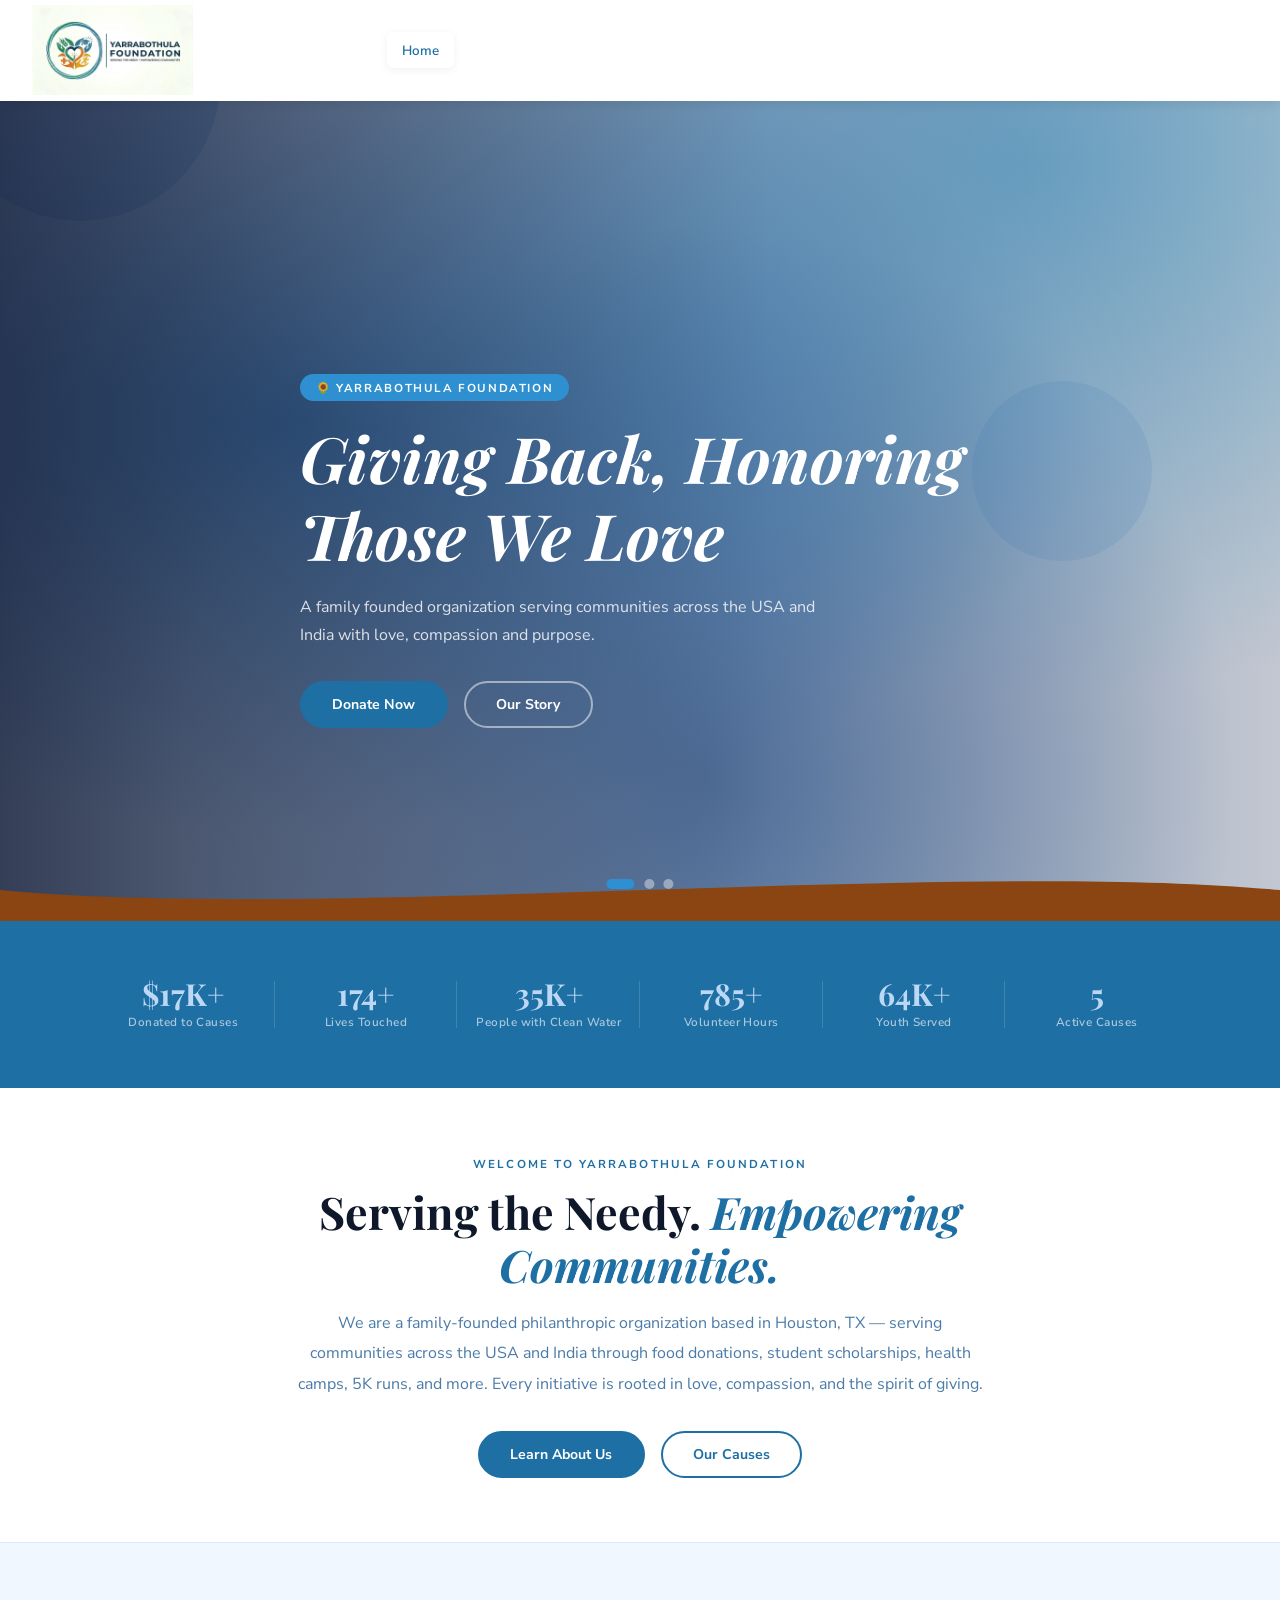
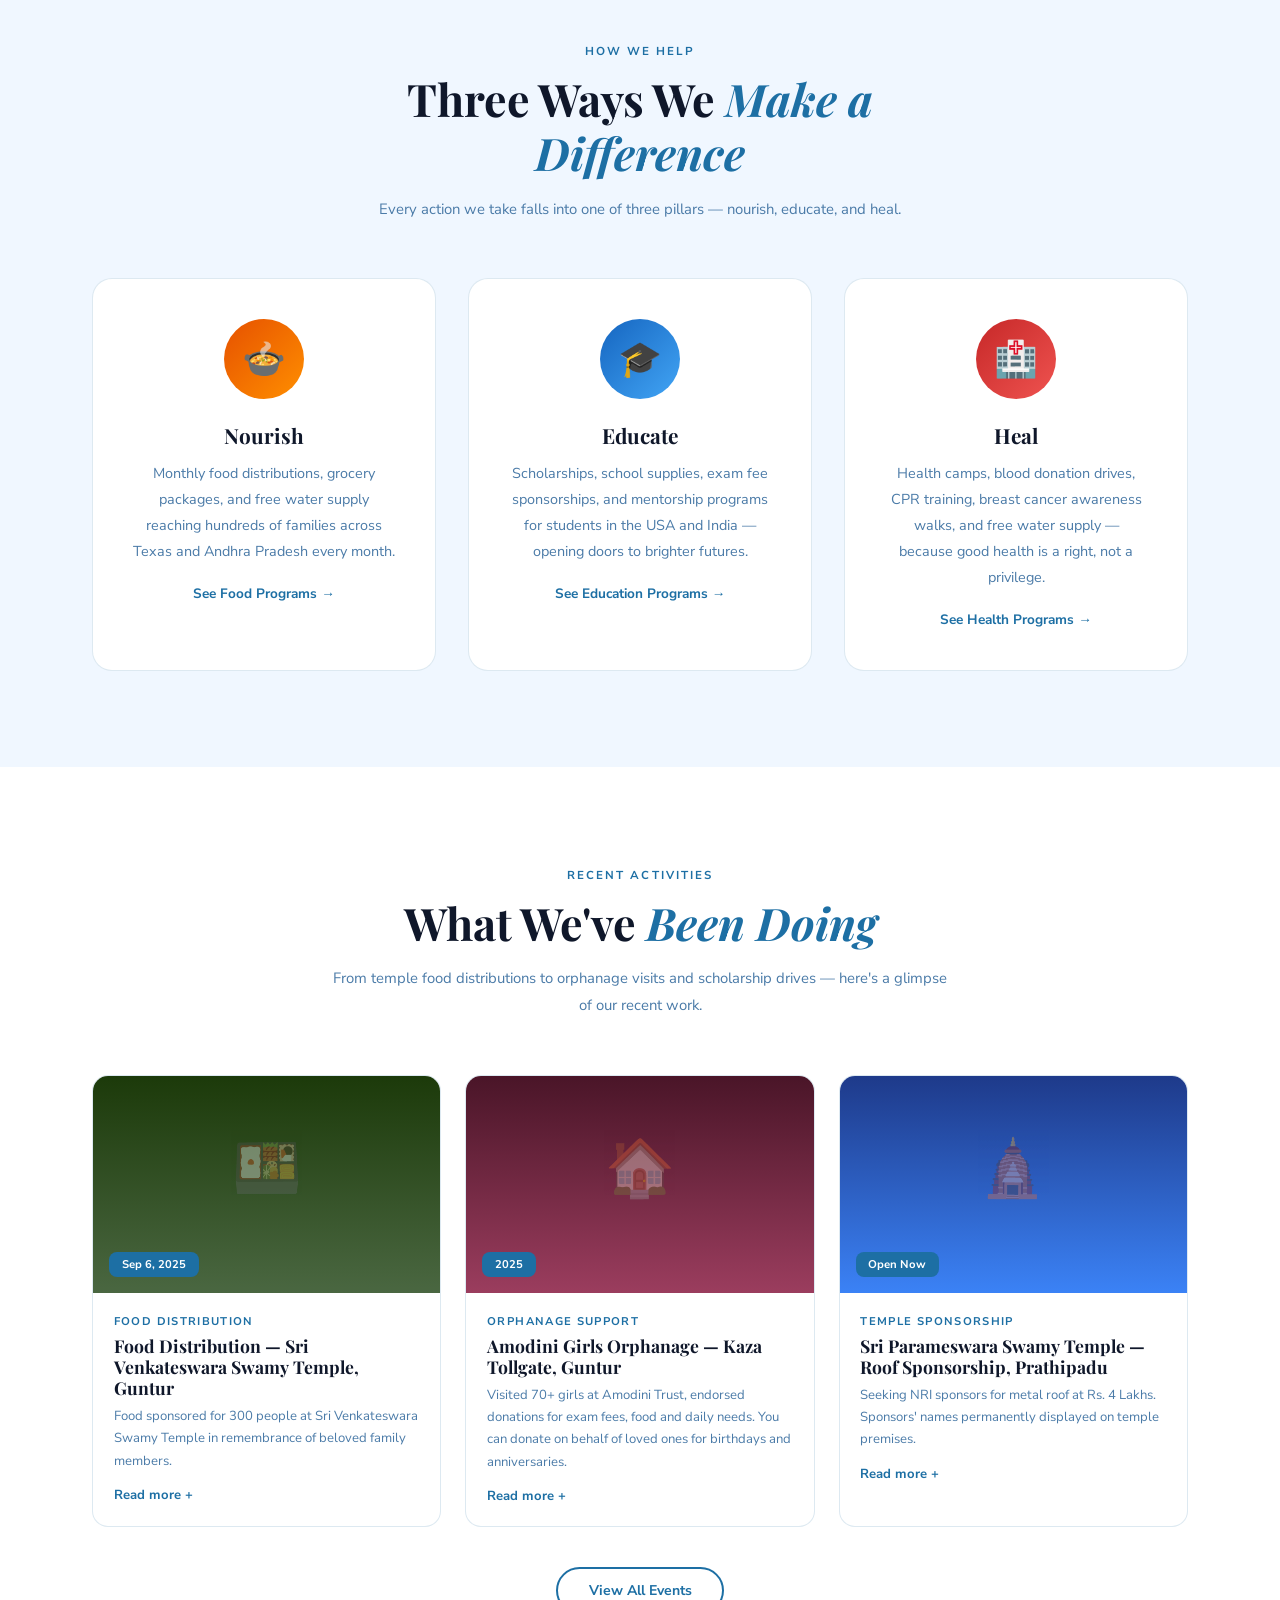
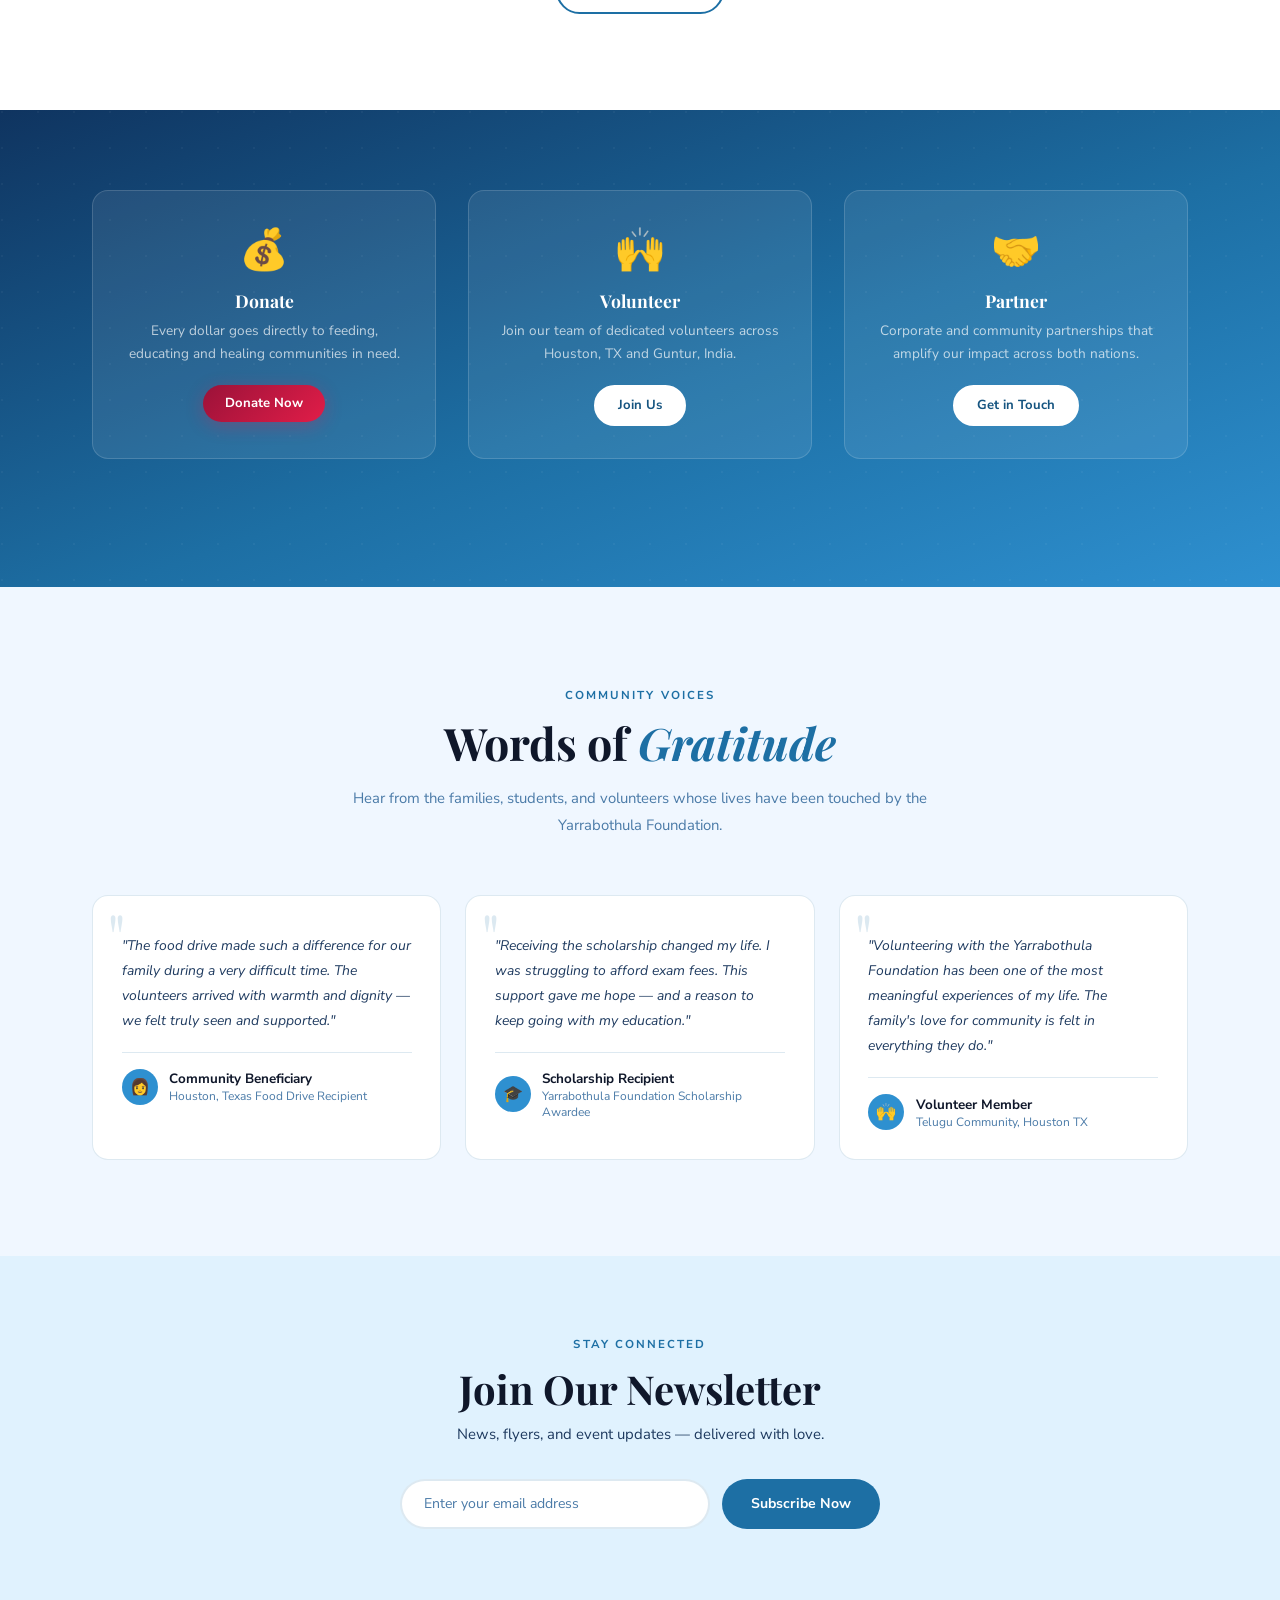
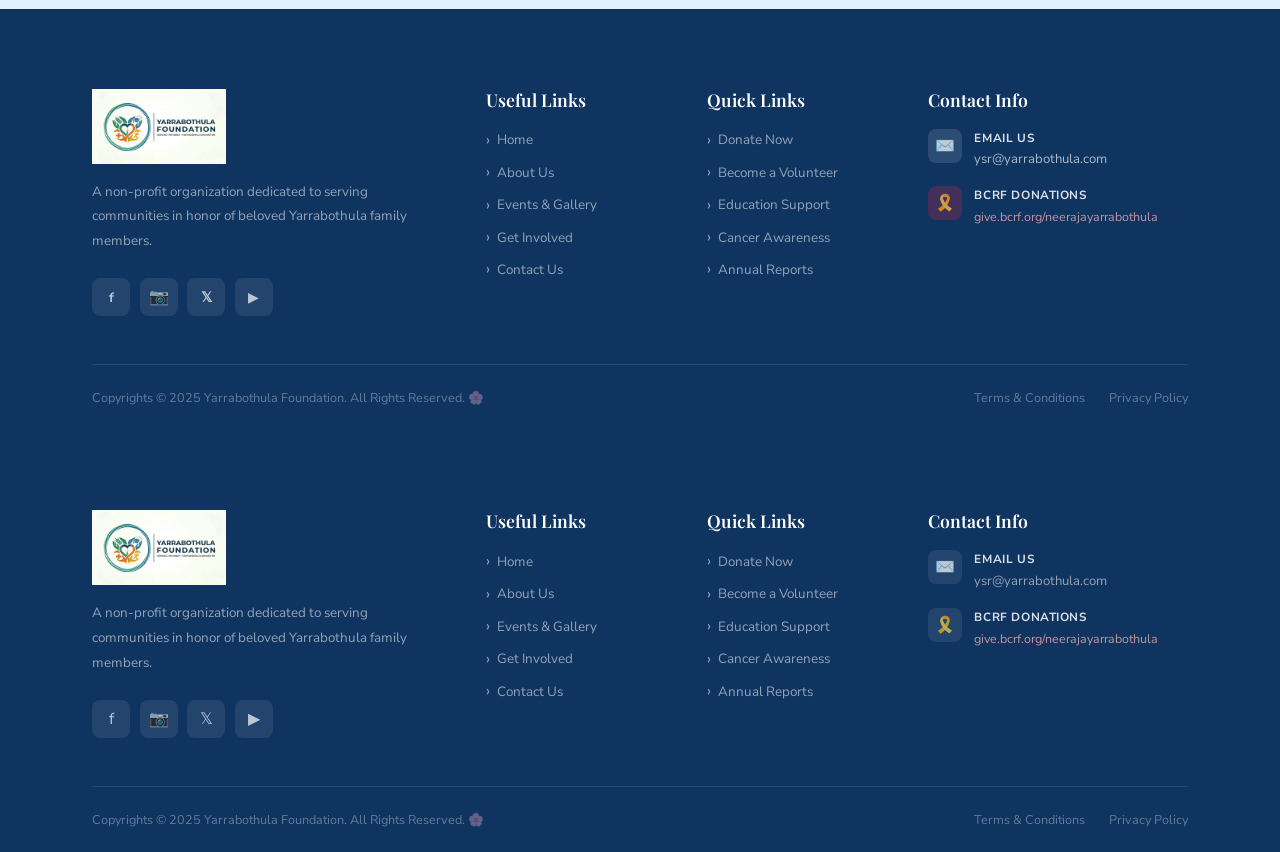
==== index.html @ 4b8317fd "Add files via upload" ====
<!DOCTYPE html>
<html lang="en">
<head>
<meta charset="UTF-8"><meta name="viewport" content="width=device-width,initial-scale=1.0">
<title>Home | Yarrabothula Foundation</title>
<link rel="preconnect" href="https://fonts.googleapis.com">
<link rel="preconnect" href="https://fonts.gstatic.com" crossorigin>
<link href="https://fonts.googleapis.com/css2?family=Playfair+Display:ital,wght@0,400;0,600;0,700;1,400;1,600&family=Nunito+Sans:wght@300;400;600;700&display=swap" rel="stylesheet">
<link rel="stylesheet" href="styles.css">
<style>
.hero{position:relative;height:100vh;min-height:600px;overflow:hidden}
.slide{position:absolute;inset:0;opacity:0;transition:opacity 1s;display:flex;align-items:center}
.slide.active{opacity:1}
.slide-ov{position:absolute;inset:0}
.sc{position:relative;z-index:2;max-width:1160px;margin:0 auto;padding:0 2rem;padding-top:60px;color:#fff}
.stag{display:inline-block;background:var(--clay-s);color:#fff;font-size:.72rem;font-weight:700;letter-spacing:.14em;text-transform:uppercase;padding:.35rem 1rem;border-radius:50px;margin-bottom:1.2rem}
.stitle{font-size:clamp(2.4rem,5.5vw,4rem);color:#fff;font-style:italic;margin-bottom:1.2rem;max-width:680px}
.ssub{font-size:1rem;color:rgba(255,255,255,.82);max-width:520px;line-height:1.75;margin-bottom:2rem}
.sbtns{display:flex;gap:1rem;flex-wrap:wrap}
.hdots{position:absolute;bottom:2rem;left:50%;transform:translateX(-50%);display:flex;gap:.6rem;z-index:10}
.dot{width:10px;height:10px;border-radius:50%;background:rgba(255,255,255,.4);cursor:pointer;transition:all .3s}
.dot.active{background:var(--clay-s);width:28px;border-radius:5px}
.hw{position:absolute;bottom:0;left:0;right:0;z-index:5}
.hw svg{display:block;width:100%}
</style>
</head>
<body>
<!-- ═══════════ DONATE MODAL ═══════════ -->
<style>
#donateModal{display:none;position:fixed;inset:0;z-index:99999;background:rgba(0,0,0,.65);backdrop-filter:blur(6px);align-items:center;justify-content:center;padding:1rem}
#donateModal.open{display:flex}
.dm-wrap{background:#fff;border-radius:20px;width:100%;max-width:480px;max-height:92vh;overflow-y:auto;position:relative;box-shadow:0 24px 80px rgba(0,0,0,.35);font-family:'Nunito Sans',sans-serif}
.dm-header{background:linear-gradient(135deg,#9B1239,#E11D48);padding:1.4rem 1.6rem;display:flex;align-items:center;justify-content:space-between;border-radius:20px 20px 0 0}
.dm-header-left{display:flex;align-items:center;gap:.8rem}
.dm-logo{width:44px;height:44px;border-radius:50%;background:rgba(255,255,255,.2);display:flex;align-items:center;justify-content:center;font-size:1.4rem}
.dm-title{color:#fff;font-family:'Playfair Display',serif;font-size:1.15rem;font-weight:700;line-height:1.2}
.dm-subtitle{color:rgba(255,255,255,.75);font-size:.73rem;margin-top:.1rem}
.dm-close{background:rgba(255,255,255,.2);border:none;color:#fff;width:32px;height:32px;border-radius:50%;font-size:1rem;cursor:pointer;display:flex;align-items:center;justify-content:center;transition:background .2s;flex-shrink:0}
.dm-close:hover{background:rgba(255,255,255,.35)}
.dm-body{padding:1.6rem}
/* Toggle */
.dm-toggle{display:flex;background:#f1f5f9;border-radius:50px;padding:4px;margin-bottom:1.4rem}
.dm-tog-btn{flex:1;padding:.5rem;border:none;border-radius:50px;font-family:'Nunito Sans',sans-serif;font-size:.84rem;font-weight:700;cursor:pointer;transition:all .25s;background:transparent;color:#64748b}
.dm-tog-btn.active{background:#E11D48;color:#fff;box-shadow:0 2px 8px rgba(225,29,72,.3)}
/* Amounts */
.dm-amt-label{font-size:.78rem;font-weight:700;color:#64748b;text-align:center;margin-bottom:.8rem;letter-spacing:.05em;text-transform:uppercase}
.dm-amts{display:flex;gap:.5rem;flex-wrap:wrap;margin-bottom:.6rem;justify-content:center}
.dm-amt{padding:.55rem 1.1rem;border:2px solid #e2e8f0;border-radius:50px;background:#fff;font-family:'Nunito Sans',sans-serif;font-size:.93rem;font-weight:700;cursor:pointer;transition:all .25s;color:#1e293b;min-width:70px;text-align:center}
.dm-amt:hover{border-color:#E11D48;color:#E11D48}
.dm-amt.active{background:#E11D48;border-color:#E11D48;color:#fff;box-shadow:0 4px 14px rgba(225,29,72,.3)}
.dm-custom-row{display:flex;gap:.5rem;margin-bottom:1.2rem}
.dm-custom-row input{flex:1;padding:.55rem 1rem;border:2px solid #e2e8f0;border-radius:50px;font-family:'Nunito Sans',sans-serif;font-size:.93rem;color:#1e293b;outline:none;transition:border-color .2s}
.dm-custom-row input:focus{border-color:#E11D48}
.dm-custom-row select{padding:.55rem .8rem;border:2px solid #e2e8f0;border-radius:50px;font-family:'Nunito Sans',sans-serif;font-size:.88rem;color:#1e293b;outline:none;background:#fff;cursor:pointer}
/* Divider */
.dm-divider{border:none;border-top:1px solid #f1f5f9;margin:1.2rem 0}
/* Profile strip */
.dm-profile{display:flex;align-items:center;gap:.8rem;background:#fdf2f4;border-radius:12px;padding:.9rem 1rem;margin-bottom:1.2rem}
.dm-profile-img{width:44px;height:44px;border-radius:50%;object-fit:cover;border:2px solid #E11D48}
.dm-profile-name{font-weight:700;color:#1e293b;font-size:.9rem}
.dm-profile-tag{font-size:.72rem;color:#E11D48;font-weight:600}
/* Form */
.dm-form-grid{display:grid;grid-template-columns:1fr 1fr;gap:.7rem;margin-bottom:.7rem}
.dm-form-group{display:flex;flex-direction:column;gap:.25rem;margin-bottom:.7rem}
.dm-form-group label{font-size:.75rem;font-weight:700;color:#475569;letter-spacing:.03em}
.dm-form-group input,.dm-form-group textarea{padding:.65rem .9rem;border:1.5px solid #e2e8f0;border-radius:8px;font-family:'Nunito Sans',sans-serif;font-size:.88rem;color:#1e293b;outline:none;transition:border-color .2s}
.dm-form-group input:focus,.dm-form-group textarea:focus{border-color:#E11D48}
.dm-checkbox{display:flex;align-items:center;gap:.5rem;font-size:.78rem;color:#64748b;margin-bottom:.5rem;cursor:pointer}
.dm-checkbox input{accent-color:#E11D48;width:14px;height:14px}
/* Submit */
.dm-submit{width:100%;padding:1rem;background:linear-gradient(135deg,#9B1239,#E11D48);color:#fff;border:none;border-radius:50px;font-family:'Nunito Sans',sans-serif;font-size:1rem;font-weight:700;cursor:pointer;margin-top:1rem;transition:all .3s;box-shadow:0 4px 20px rgba(225,29,72,.3)}
.dm-submit:hover{transform:translateY(-2px);box-shadow:0 8px 28px rgba(225,29,72,.4)}
/* Payment icons */
.dm-payment-icons{display:flex;gap:.5rem;flex-wrap:wrap;margin-top:.8rem;justify-content:center}
.dm-pay-icon{padding:.4rem .9rem;border:1.5px solid #e2e8f0;border-radius:8px;font-size:.75rem;font-weight:700;color:#1e293b;background:#fff}
.dm-pay-icon.paypal{background:#003087;color:#fff;border-color:#003087}
.dm-pay-icon.venmo{background:#008CFF;color:#fff;border-color:#008CFF}
/* Footer */
.dm-footer{padding:.9rem 1.6rem;background:#f8fafc;border-top:1px solid #f1f5f9;border-radius:0 0 20px 20px;text-align:center;font-size:.7rem;color:#94a3b8;line-height:1.6}
.dm-footer a{color:#E11D48;font-weight:600}
/* Donate trigger btn */
.donate-trigger-btn{display:inline-flex;align-items:center;gap:.5rem;background:linear-gradient(135deg,#9B1239,#E11D48);color:#fff;padding:.75rem 1.9rem;border-radius:50px;font-family:'Nunito Sans',sans-serif;font-size:.88rem;font-weight:700;cursor:pointer;transition:all .3s;border:none;box-shadow:0 4px 18px rgba(225,29,72,.3)}
.donate-trigger-btn:hover{transform:translateY(-2px);box-shadow:0 8px 28px rgba(225,29,72,.4)}
@keyframes dmIn{from{opacity:0;transform:scale(.95)}to{opacity:1;transform:scale(1)}}
.dm-wrap{animation:dmIn .25s ease}
</style>
<nav id="mainNav" class="page-nav" style="position:relative;background:#ffffff;box-shadow:0 2px 12px rgba(0,0,0,.1)">
  <div class="nav-inner">
    <a href="index.html" class="nav-logo">
      <img src="[data-uri]" alt="Yarrabothula Foundation" style="height:90px;width:auto;flex-shrink:0">
    </a>
    <ul class="nav-links"><li class="nav-item"><a href="index.html" class="active">Home</a></li>
<li class="nav-item"><a href="about.html">About Us</a></li>
<li class="nav-item"><a href="charity.html">Charity</a></li>
<li class="nav-item"><a href="events.html">Events &amp; Gallery</a></li>
<li class="nav-item"><a href="initiatives.html">Initiatives</a></li>
<li class="nav-item"><a href="volunteer.html">Youth &amp; Volunteer</a></li>
<li class="nav-item"><a href="contact.html">Contact Us</a></li>
</ul>
  </div>
</nav>
<!-- HERO SLIDER -->
  <section class="hero">
    <div class="slide active"><div class="slide-bg-1"></div><div class="orb" style="width:280px;height:280px;top:-80px;left:-60px;background:rgba(30,100,180,.18);animation-duration:8s"></div><div class="orb" style="width:180px;height:180px;top:40%;right:10%;background:rgba(60,140,220,.12);animation-duration:11s;animation-delay:-3s"></div><div class="slide-ov s1-ov"></div><div class="slide-content container"><span class="slide-tag">🌻 Yarrabothula Foundation</span><h1 class="slide-title">Giving Back, Honoring <em>Those We Love</em></h1><p class="slide-sub">A family founded organization serving communities across the USA and India with love, compassion and purpose.</p><div class="slide-btns"><a href="javascript:void(0)" onclick="gotoPage('charity')" class="btn btn-clay">Donate Now</a><a href="javascript:void(0)" onclick="gotoPage('about')" class="btn btn-out">Our Story</a></div></div></div>
    <div class="slide"><div class="slide-bg-2"></div><div class="orb" style="width:320px;height:320px;bottom:-100px;right:-80px;background:rgba(20,120,60,.2);animation-duration:10s"></div><div class="orb" style="width:150px;height:150px;top:20%;left:15%;background:rgba(40,160,80,.1);animation-duration:7s;animation-delay:-2s"></div><div class="slide-ov s2-ov"></div><div class="slide-content container"><span class="slide-tag">🎗️ Breast Cancer Awareness</span><h1 class="slide-title">Your Donation Brings Us <em>Closer to a Cure</em></h1><p class="slide-sub">In honor of Neeraja's four-year battle against Stage IV metastatic breast cancer — every dollar funds research that could save lives.</p><div class="slide-btns"><button onclick="openDonate()" class="donate-trigger-btn">🎗️ Donate Now</button></div></div></div>
    <div class="slide"><div class="slide-bg-3"></div><div class="orb" style="width:240px;height:240px;top:-60px;right:10%;background:rgba(180,20,60,.2);animation-duration:9s"></div><div class="orb" style="width:200px;height:200px;bottom:-50px;left:5%;background:rgba(210,30,80,.15);animation-duration:12s;animation-delay:-4s"></div><div class="slide-ov s3-ov"></div><div class="slide-content container"><span class="slide-tag">🙌 Make a Difference</span><h1 class="slide-title">Be a Volunteer, <em>Change a Life Today</em></h1><p class="slide-sub">Join our growing family of volunteers across Texas and India. Every act of service honors the memory of those who gave everything.</p><div class="slide-btns"><a href="javascript:void(0)" onclick="gotoPage('involved')" class="btn btn-clay">Become a Volunteer</a><a href="javascript:void(0)" onclick="gotoPage('charity')" class="btn btn-out">See Our Causes</a></div></div></div>
    <div class="hero-dots"><span class="dot active" onclick="goSlide(0)"></span><span class="dot" onclick="goSlide(1)"></span><span class="dot" onclick="goSlide(2)"></span></div>
    <div class="hero-wave"><svg viewBox="0 0 1440 70" xmlns="http://www.w3.org/2000/svg" preserveAspectRatio="none"><path d="M0,35 C360,70 1080,0 1440,35 L1440,70 L0,70 Z" fill="#8B4513"/></svg></div>
  </section>

  <!-- IMPACT NUMBERS -->
  <section class="impact-bar">
    <div class="container"><div class="impact-grid">
      <div class="impact-item"><span class="impact-num" data-t="20000" data-p="$" data-s="+">$0</span><span class="impact-label">Donated to Causes</span></div>
      <div class="impact-item"><span class="impact-num" data-t="200" data-s="+">0</span><span class="impact-label">Lives Touched</span></div>
      <div class="impact-item"><span class="impact-num" data-t="40000" data-s="+">0</span><span class="impact-label">People with Clean Water</span></div>
      <div class="impact-item"><span class="impact-num" data-t="900" data-s="+">0</span><span class="impact-label">Volunteer Hours</span></div>
      <div class="impact-item"><span class="impact-num" data-t="73600" data-s="+">0</span><span class="impact-label">Youth Served</span></div>
      <div class="impact-item"><span class="impact-num" data-t="6">0</span><span class="impact-label">Active Causes</span></div>
    </div></div>
  </section>

  <!-- WELCOME STRIP -->
  <section style="background:var(--white);padding:4rem 0;text-align:center;border-bottom:1px solid var(--bdr)">
    <div class="cn reveal">
      <span class="sec-tag">Welcome to Yarrabothula Foundation</span>
      <h2 class="sec-title" style="margin-bottom:1rem">Serving the Needy. <em>Empowering Communities.</em></h2>
      <p style="font-size:1rem;color:var(--mu);line-height:1.9;max-width:700px;margin:0 auto 2rem">We are a family-founded philanthropic organization based in Houston, TX — serving communities across the USA and India through food donations, student scholarships, health camps, 5K runs, and more. Every initiative is rooted in love, compassion, and the spirit of giving.</p>
      <div style="display:flex;justify-content:center;gap:1rem;flex-wrap:wrap">
        <a href="javascript:void(0)" onclick="gotoPage('about')" class="btn btn-clay">Learn About Us</a>
        <a href="javascript:void(0)" onclick="gotoPage('charity')" class="btn btn-outline">Our Causes</a>
      </div>
    </div>
  </section>

  <!-- HOW WE HELP — 3 PILLARS -->
  <section style="background:var(--cream);padding:6rem 0">
    <div class="container">
      <div class="sec-hdr reveal"><span class="sec-tag">How We Help</span><h2 class="sec-title">Three Ways We <em>Make a Difference</em></h2><p>Every action we take falls into one of three pillars — nourish, educate, and heal.</p></div>
      <div style="display:grid;grid-template-columns:repeat(3,1fr);gap:2rem" class="reveal">
        <div style="background:var(--white);border-radius:20px;padding:2.5rem;text-align:center;border:1px solid var(--bdr);transition:all .3s" onmouseover="this.style.transform='translateY(-6px)';this.style.boxShadow='var(--shd)'" onmouseout="this.style.transform='';this.style.boxShadow=''">
          <div style="width:80px;height:80px;background:linear-gradient(135deg,#e65100,#ff8f00);border-radius:50%;margin:0 auto 1.5rem;display:flex;align-items:center;justify-content:center;font-size:2.2rem">🍲</div>
          <h3 style="font-size:1.3rem;color:var(--td);margin-bottom:.8rem">Nourish</h3>
          <p style="font-size:.9rem;color:var(--mu);line-height:1.8">Monthly food distributions, grocery packages, and free water supply reaching hundreds of families across Texas and Andhra Pradesh every month.</p>
          <a href="javascript:void(0)" onclick="gotoPage('charity')" style="display:inline-block;margin-top:1.2rem;font-size:.85rem;font-weight:700;color:var(--clay)">See Food Programs →</a>
        </div>
        <div style="background:var(--white);border-radius:20px;padding:2.5rem;text-align:center;border:1px solid var(--bdr);transition:all .3s" onmouseover="this.style.transform='translateY(-6px)';this.style.boxShadow='var(--shd)'" onmouseout="this.style.transform='';this.style.boxShadow=''">
          <div style="width:80px;height:80px;background:linear-gradient(135deg,#1565c0,#42a5f5);border-radius:50%;margin:0 auto 1.5rem;display:flex;align-items:center;justify-content:center;font-size:2.2rem">🎓</div>
          <h3 style="font-size:1.3rem;color:var(--td);margin-bottom:.8rem">Educate</h3>
          <p style="font-size:.9rem;color:var(--mu);line-height:1.8">Scholarships, school supplies, exam fee sponsorships, and mentorship programs for students in the USA and India — opening doors to brighter futures.</p>
          <a href="javascript:void(0)" onclick="gotoPage('charity')" style="display:inline-block;margin-top:1.2rem;font-size:.85rem;font-weight:700;color:var(--clay)">See Education Programs →</a>
        </div>
        <div style="background:var(--white);border-radius:20px;padding:2.5rem;text-align:center;border:1px solid var(--bdr);transition:all .3s" onmouseover="this.style.transform='translateY(-6px)';this.style.boxShadow='var(--shd)'" onmouseout="this.style.transform='';this.style.boxShadow=''">
          <div style="width:80px;height:80px;background:linear-gradient(135deg,#c62828,#ef5350);border-radius:50%;margin:0 auto 1.5rem;display:flex;align-items:center;justify-content:center;font-size:2.2rem">🏥</div>
          <h3 style="font-size:1.3rem;color:var(--td);margin-bottom:.8rem">Heal</h3>
          <p style="font-size:.9rem;color:var(--mu);line-height:1.8">Health camps, blood donation drives, CPR training, breast cancer awareness walks, and free water supply — because good health is a right, not a privilege.</p>
          <a href="javascript:void(0)" onclick="gotoPage('charity')" style="display:inline-block;margin-top:1.2rem;font-size:.85rem;font-weight:700;color:var(--clay)">See Health Programs →</a>
        </div>
      </div>
    </div>
  </section>

  <!-- LATEST EVENTS -->
  <section style="background:var(--white);padding:6rem 0">
    <div class="container">
      <div class="sec-hdr reveal"><span class="sec-tag">Recent Activities</span><h2 class="sec-title">What We've <em>Been Doing</em></h2><p>From temple food distributions to orphanage visits and scholarship drives — here's a glimpse of our recent work.</p></div>
      <div class="ev-grid">
        <div class="ev-card reveal"><div class="ev-img ei2"><span class="ev-emoji">🍱</span><span class="ev-date-tag">Sep 6, 2025</span></div><div class="ev-body"><span class="ev-cat">Food Distribution</span><h3>Food Distribution — Sri Venkateswara Swamy Temple, Guntur</h3><p>Food sponsored for 300 people at Sri Venkateswara Swamy Temple in remembrance of beloved family members.</p><span class="ev-link" onclick="gotoPage('events')">Read more +</span></div></div>
        <div class="ev-card reveal"><div class="ev-img ei3"><span class="ev-emoji">🏠</span><span class="ev-date-tag">2025</span></div><div class="ev-body"><span class="ev-cat">Orphanage Support</span><h3>Amodini Girls Orphanage — Kaza Tollgate, Guntur</h3><p>Visited 70+ girls at Amodini Trust, endorsed donations for exam fees, food and daily needs. You can donate on behalf of loved ones for birthdays and anniversaries.</p><span class="ev-link" onclick="gotoPage('events')">Read more +</span></div></div>
        <div class="ev-card reveal"><div class="ev-img ei4"><span class="ev-emoji">🛕</span><span class="ev-date-tag">Open Now</span></div><div class="ev-body"><span class="ev-cat">Temple Sponsorship</span><h3>Sri Parameswara Swamy Temple — Roof Sponsorship, Prathipadu</h3><p>Seeking NRI sponsors for metal roof at Rs. 4 Lakhs. Sponsors' names permanently displayed on temple premises.</p><span class="ev-link" onclick="gotoPage('events')">Read more +</span></div></div>
      </div>
      <div style="text-align:center;margin-top:2.5rem"><a href="javascript:void(0)" onclick="gotoPage('events')" class="btn btn-outline" style="cursor:pointer">View All Events</a></div>
    </div>
  </section>

  <!-- GET INVOLVED CTA -->
  <section style="background:linear-gradient(160deg,#0F3460 0%,#1D6FA4 55%,#2E90D0 100%);padding:5rem 0;text-align:center;position:relative;overflow:hidden">
    <div style="position:absolute;inset:0;background-image:radial-gradient(circle at 2px 2px,rgba(255,255,255,.04) 1px,transparent 0);background-size:36px 36px"></div>
    <div class="container" style="position:relative;z-index:2">
      <div style="display:grid;grid-template-columns:repeat(3,1fr);gap:2rem;margin-bottom:3rem" class="reveal">
        <div style="background:rgba(255,255,255,.08);border:1px solid rgba(255,255,255,.15);border-radius:16px;padding:2rem;text-align:center">
          <div style="font-size:2.5rem;margin-bottom:.8rem">💰</div>
          <h3 style="font-size:1.1rem;color:#fff;margin-bottom:.5rem">Donate</h3>
          <p style="font-size:.85rem;color:rgba(255,255,255,.7);line-height:1.7;margin-bottom:1.2rem">Every dollar goes directly to feeding, educating and healing communities in need.</p>
          <button onclick="openDonate()" class="donate-trigger-btn" style="font-size:.82rem;padding:.6rem 1.4rem">Donate Now</button>
        </div>
        <div style="background:rgba(255,255,255,.08);border:1px solid rgba(255,255,255,.15);border-radius:16px;padding:2rem;text-align:center">
          <div style="font-size:2.5rem;margin-bottom:.8rem">🙌</div>
          <h3 style="font-size:1.1rem;color:#fff;margin-bottom:.5rem">Volunteer</h3>
          <p style="font-size:.85rem;color:rgba(255,255,255,.7);line-height:1.7;margin-bottom:1.2rem">Join our team of dedicated volunteers across Houston, TX and Guntur, India.</p>
          <a href="javascript:void(0)" onclick="gotoPage('involved')" class="btn btn-wh" style="font-size:.82rem;padding:.6rem 1.4rem">Join Us</a>
        </div>
        <div style="background:rgba(255,255,255,.08);border:1px solid rgba(255,255,255,.15);border-radius:16px;padding:2rem;text-align:center">
          <div style="font-size:2.5rem;margin-bottom:.8rem">🤝</div>
          <h3 style="font-size:1.1rem;color:#fff;margin-bottom:.5rem">Partner</h3>
          <p style="font-size:.85rem;color:rgba(255,255,255,.7);line-height:1.7;margin-bottom:1.2rem">Corporate and community partnerships that amplify our impact across both nations.</p>
          <a href="javascript:void(0)" onclick="gotoPage('contact')" class="btn btn-wh" style="font-size:.82rem;padding:.6rem 1.4rem">Get in Touch</a>
        </div>
      </div>
    </div>
  </section>

  <!-- TESTIMONIALS -->
  <section style="background:var(--cream);padding:6rem 0">
    <div class="container">
      <div class="sec-hdr reveal"><span class="sec-tag">Community Voices</span><h2 class="sec-title">Words of <em>Gratitude</em></h2><p>Hear from the families, students, and volunteers whose lives have been touched by the Yarrabothula Foundation.</p></div>
      <div class="test-grid reveal">
        <div class="test-card"><p>"The food drive made such a difference for our family during a very difficult time. The volunteers arrived with warmth and dignity — we felt truly seen and supported."</p><div class="test-author"><div class="test-av">👩</div><div><div class="test-name">Community Beneficiary</div><div class="test-role">Houston, Texas Food Drive Recipient</div></div></div></div>
        <div class="test-card"><p>"Receiving the scholarship changed my life. I was struggling to afford exam fees. This support gave me hope — and a reason to keep going with my education."</p><div class="test-author"><div class="test-av">🎓</div><div><div class="test-name">Scholarship Recipient</div><div class="test-role">Yarrabothula Foundation Scholarship Awardee</div></div></div></div>
        <div class="test-card"><p>"Volunteering with the Yarrabothula Foundation has been one of the most meaningful experiences of my life. The family's love for community is felt in everything they do."</p><div class="test-author"><div class="test-av">🙌</div><div><div class="test-name">Volunteer Member</div><div class="test-role">Telugu Community, Houston TX</div></div></div></div>
      </div>
    </div>
  </section>

  <!-- NEWSLETTER -->
  <section class="newsletter"><div class="cn reveal"><span class="sec-tag" style="display:block;text-align:center">Stay Connected</span><h2>Join Our Newsletter</h2><p>News, flyers, and event updates — delivered with love.</p><form class="nl-form" onsubmit="subNL(event,'nl1')"><input type="email" placeholder="Enter your email address" required><button type="submit">Subscribe Now</button></form><p class="nl-ok" id="nl1">🌸 Thank you! You're now part of our family.</p></div></section>

  <!-- FOOTER -->
      <footer><div class="container">
    <div class="ft-grid">
      <div class="ft-brand">
        <div style="display:flex;align-items:center;gap:.85rem;margin-bottom:1rem">
          <img src="[data-uri]" alt="Yarrabothula Foundation" style="height:75px;width:auto;flex-shrink:0">
        </div>
        <p>A non-profit organization dedicated to serving communities in honor of beloved Yarrabothula family members.</p>
        <div class="soc-links">
          <a class="soc-link" href="#" title="Facebook" style="font-size:.85rem;font-weight:700">f</a>
          <a class="soc-link" href="#" title="Instagram" style="font-size:1rem">📷</a>
          <a class="soc-link" href="#" title="Twitter/X" style="font-size:.85rem;font-weight:700">𝕏</a>
          <a class="soc-link" href="#" title="YouTube" style="font-size:.85rem">▶</a>
        </div>
      </div>
      <div class="ft-col">
        <h4>Useful Links</h4>
        <ul>
          <li><a href="javascript:void(0)" onclick="gotoPage('home')">Home</a></li>
          <li><a href="javascript:void(0)" onclick="gotoPage('about')">About Us</a></li>
          <li><a href="javascript:void(0)" onclick="gotoPage('events')">Events &amp; Gallery</a></li>
          <li><a href="javascript:void(0)" onclick="gotoPage('involved')">Get Involved</a></li>
          <li><a href="javascript:void(0)" onclick="gotoPage('contact')">Contact Us</a></li>
        </ul>
      </div>
      <div class="ft-col">
        <h4>Quick Links</h4>
        <ul>
          <li><a href="javascript:void(0)" onclick="openDonate()">Donate Now</a></li>
          <li><a href="javascript:void(0)" onclick="gotoPage('involved')">Become a Volunteer</a></li>
          <li><a href="javascript:void(0)" onclick="gotoPage('charity')">Education Support</a></li>
          <li><a href="javascript:void(0)" onclick="gotoPage('charity')">Cancer Awareness</a></li>
          <li><a href="javascript:void(0)" onclick="gotoPage('initiatives')">Annual Reports</a></li>
        </ul>
      </div>
      <div class="ft-col">
        <h4>Contact Info</h4>
        <div class="ft-ci">
          <div class="ft-ci-ic" style="background:rgba(255,255,255,.12)">✉️</div>
          <div class="ft-ci-tx"><strong>Email Us</strong><a href="mailto:ysr@yarrabothula.com" style="color:rgba(255,255,255,.65);font-weight:400">ysr@yarrabothula.com</a></div>
        </div>
        <div class="ft-ci">
          <div class="ft-ci-ic" style="background:rgba(225,29,72,.25)">🎗️</div>
          <div class="ft-ci-tx"><strong>BCRF Donations</strong><a href="http://give.bcrf.org/neerajayarrabothula" target="_blank" style="color:rgba(255,180,180,.75);font-weight:400;font-size:.78rem">give.bcrf.org/neerajayarrabothula</a></div>
        </div>
      </div>
    </div>
    <div class="ft-bottom"><span>Copyrights &copy; 2025 Yarrabothula Foundation. All Rights Reserved. 🌸</span><div class="ft-bot-links"><a href="#">Terms &amp; Conditions</a><a href="#">Privacy Policy</a></div></div>
  </div></footer>
<footer><div class="container">
  <div class="ft-grid">
    <div class="ft-brand">
      <div style="display:flex;align-items:center;gap:.85rem;margin-bottom:1rem">
        <img src="[data-uri]" alt="Yarrabothula Foundation" style="height:75px;width:auto;flex-shrink:0">
      </div>
      <p>A non-profit organization dedicated to serving communities in honor of beloved Yarrabothula family members.</p>
      <div class="soc-links">
        <a class="soc-link" href="#" title="Facebook">f</a>
        <a class="soc-link" href="#" title="Instagram">📷</a>
        <a class="soc-link" href="#" title="Twitter">𝕏</a>
        <a class="soc-link" href="#" title="YouTube">▶</a>
      </div>
    </div>
    <div class="ft-col"><h4>Useful Links</h4><ul>
      <li><a href="index.html">Home</a></li>
      <li><a href="about.html">About Us</a></li>
      <li><a href="events.html">Events &amp; Gallery</a></li>
      <li><a href="volunteer.html">Get Involved</a></li>
      <li><a href="contact.html">Contact Us</a></li>
    </ul></div>
    <div class="ft-col"><h4>Quick Links</h4><ul>
      <li><a href="#" onclick="openDonate();return false">Donate Now</a></li>
      <li><a href="volunteer.html">Become a Volunteer</a></li>
      <li><a href="charity.html">Education Support</a></li>
      <li><a href="charity.html">Cancer Awareness</a></li>
      <li><a href="initiatives.html">Annual Reports</a></li>
    </ul></div>
    <div class="ft-col"><h4>Contact Info</h4>
      <div class="ft-ci"><div class="ft-ci-ic">✉️</div><div class="ft-ci-tx"><strong>Email Us</strong><a href="mailto:ysr@yarrabothula.com">ysr@yarrabothula.com</a></div></div>
      <div class="ft-ci"><div class="ft-ci-ic">🎗️</div><div class="ft-ci-tx"><strong>BCRF Donations</strong><a href="http://give.bcrf.org/neerajayarrabothula" target="_blank" style="color:rgba(255,180,180,.75);font-size:.78rem">give.bcrf.org/neerajayarrabothula</a></div></div>
    </div>
  </div>
  <div class="ft-bottom"><span>Copyrights &copy; 2025 Yarrabothula Foundation. All Rights Reserved. 🌸</span><div class="ft-bot-links"><a href="#">Terms &amp; Conditions</a><a href="#">Privacy Policy</a></div></div>
</div></footer>
<script>
const ro=new IntersectionObserver((e)=>{e.forEach((el,i)=>{if(el.isIntersecting){setTimeout(()=>el.target.classList.add('visible'),i*80);ro.unobserve(el.target)}});},{threshold:0.1});
document.querySelectorAll('.reveal').forEach(el=>ro.observe(el));
function subNL(e,id){e.preventDefault();document.getElementById(id).style.display='block';e.target.reset()}
function switchTab(btn,id){const p=btn.closest('section');p.querySelectorAll('.tab-btn').forEach(b=>b.classList.remove('active'));p.querySelectorAll('.tab-panel').forEach(x=>x.classList.remove('active'));btn.classList.add('active');document.getElementById(id).classList.add('active')}
function selAmt(b){b.closest('section').querySelectorAll('.amt-btn').forEach(x=>x.classList.remove('sel'));b.classList.add('sel')}
function submitForm(e,sid){e.preventDefault();document.getElementById(sid).style.display='block';e.target.style.display='none'}
function filterEv(btn,cat){btn.closest('section').querySelectorAll('.amt-btn').forEach(b=>b.classList.remove('sel'));btn.classList.add('sel');document.querySelectorAll('.ev-card').forEach(c=>{c.style.display=(cat==='all'||c.dataset.c===cat)?'':'none'})}

let cur=0;const slides=document.querySelectorAll('.slide'),dots=document.querySelectorAll('.dot');let si=setInterval(next,5500);
function goSlide(n){slides[cur].classList.remove('active');dots[cur].classList.remove('active');cur=n;slides[cur].classList.add('active');dots[cur].classList.add('active');clearInterval(si);si=setInterval(next,5500)}
function next(){goSlide((cur+1)%slides.length)}
function fmtNum(v,p,s){let r;if(v>=100000)r=(v/1000).toFixed(0)+'K';else if(v>=1000)r=(v/1000).toFixed(v>=10000?0:1)+'K';else r=v.toFixed(0);return(p||'')+r+(s||'')}
const io=new IntersectionObserver(e=>{e.forEach(el=>{if(el.isIntersecting){document.querySelectorAll('.impact-num').forEach(el=>{if(el.dataset.done)return;el.dataset.done='1';const t=parseFloat(el.dataset.t),pr=el.dataset.p||'',su=el.dataset.s||'';const dur=2200,st=performance.now();const u=tm=>{const p=Math.min((tm-st)/dur,1),ease=1-Math.pow(1-p,3);el.textContent=fmtNum(Math.floor(t*ease),pr,su);if(p<1)requestAnimationFrame(u)};requestAnimationFrame(u)});io.disconnect()}})},{threshold:.3});
const ib=document.querySelector('.impact-bar');if(ib)io.observe(ib);

</script>
</body></html>
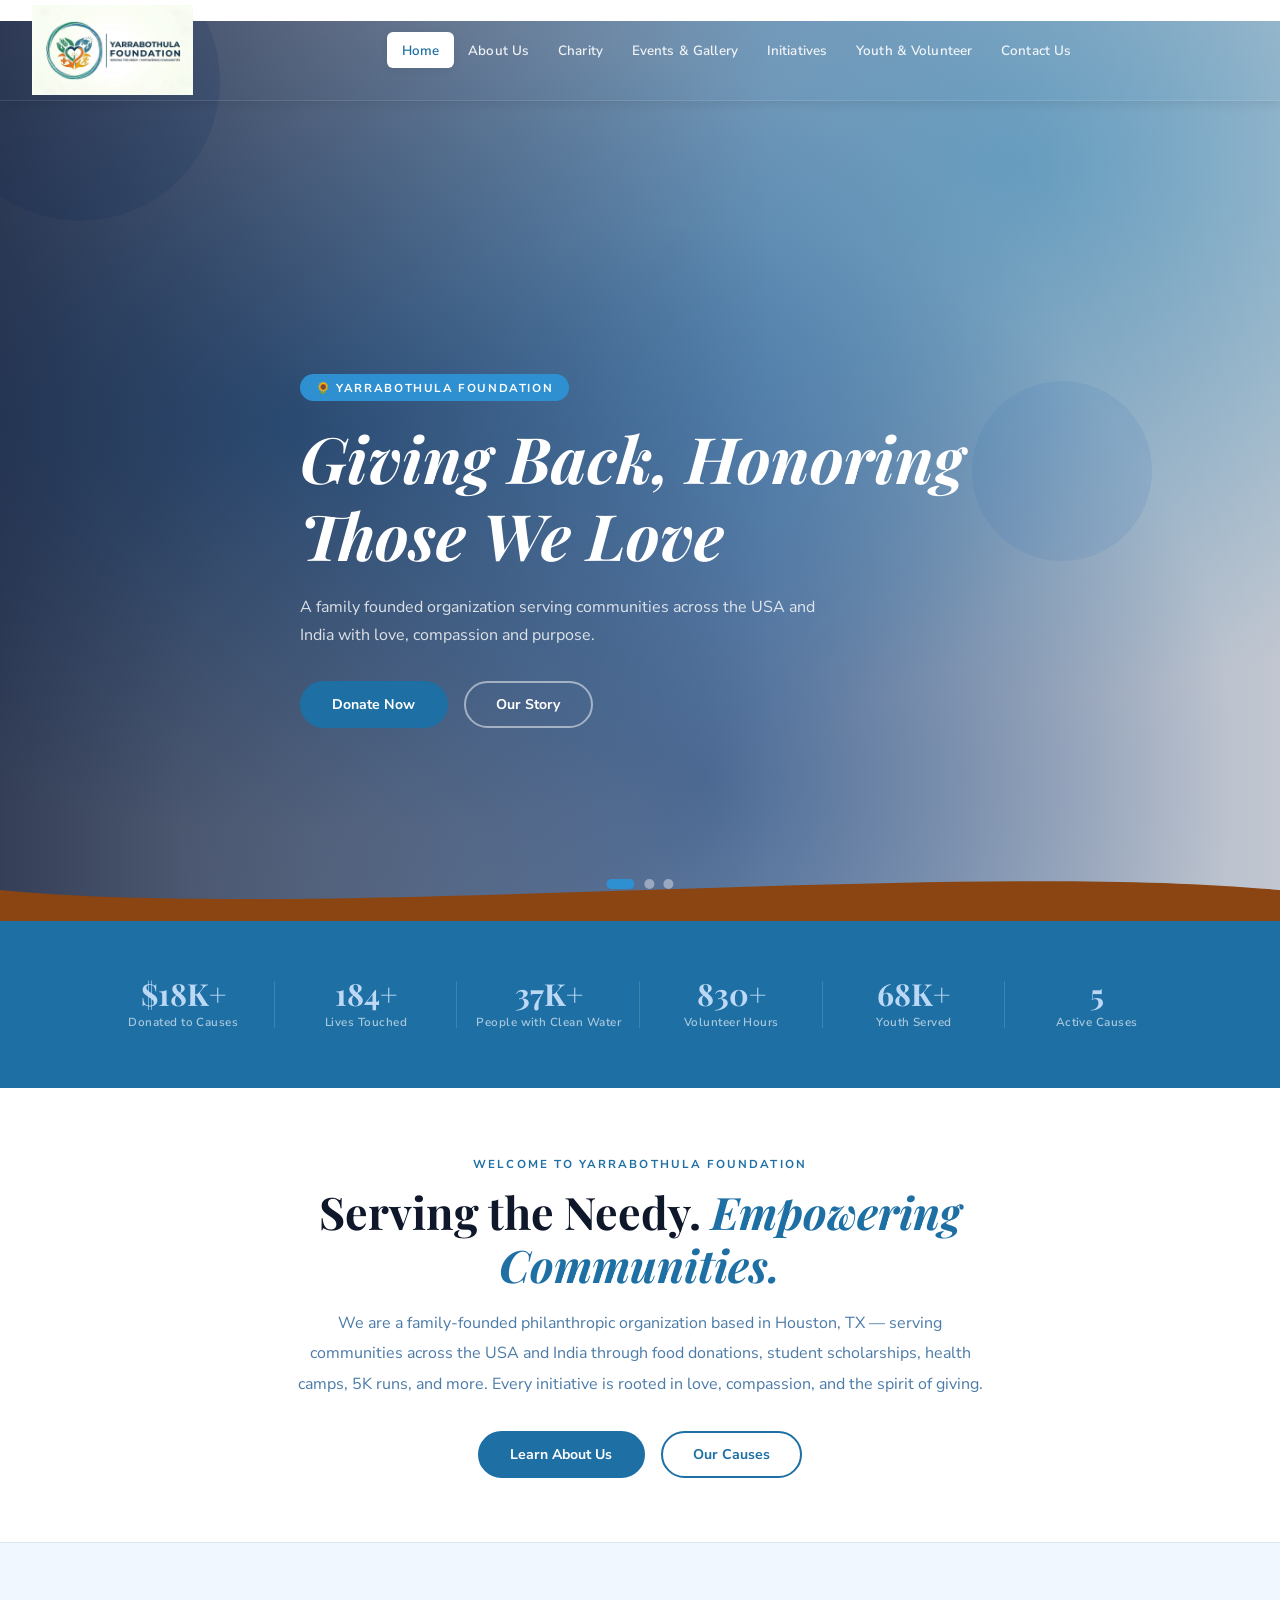
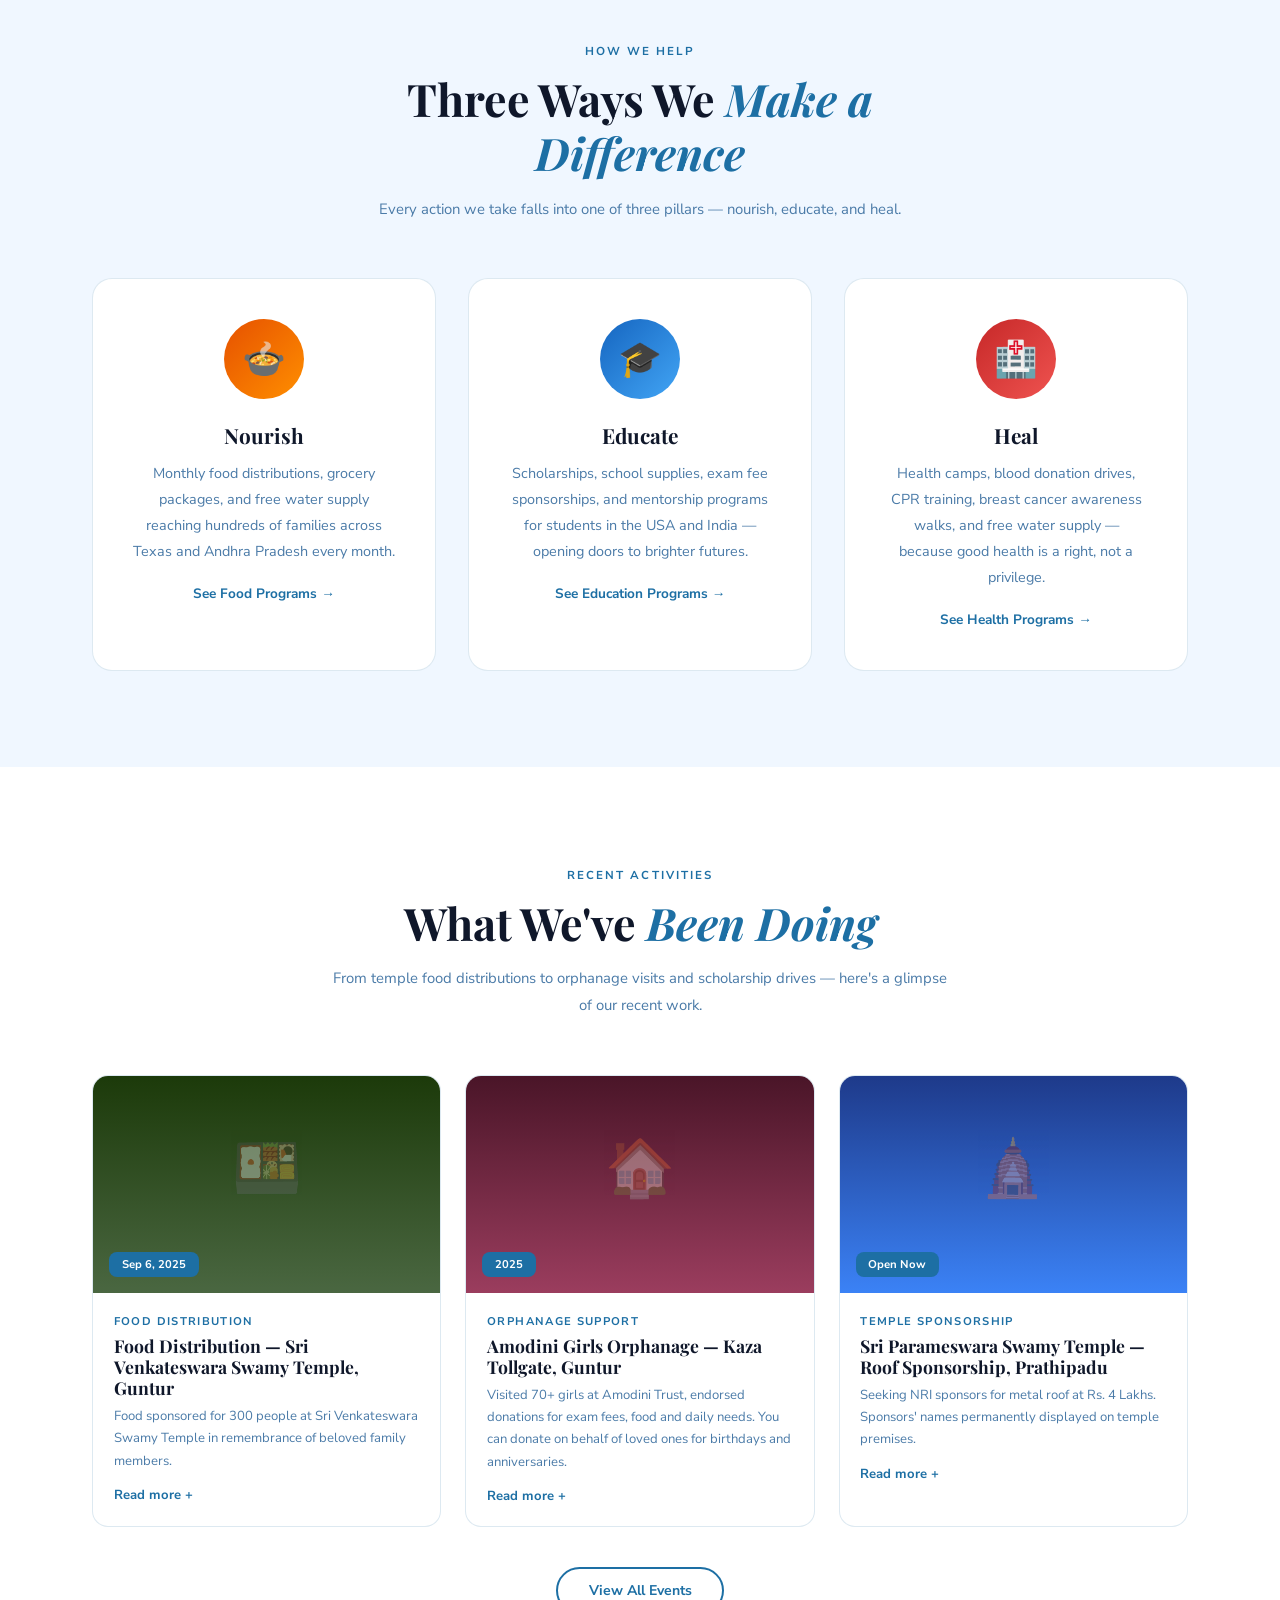
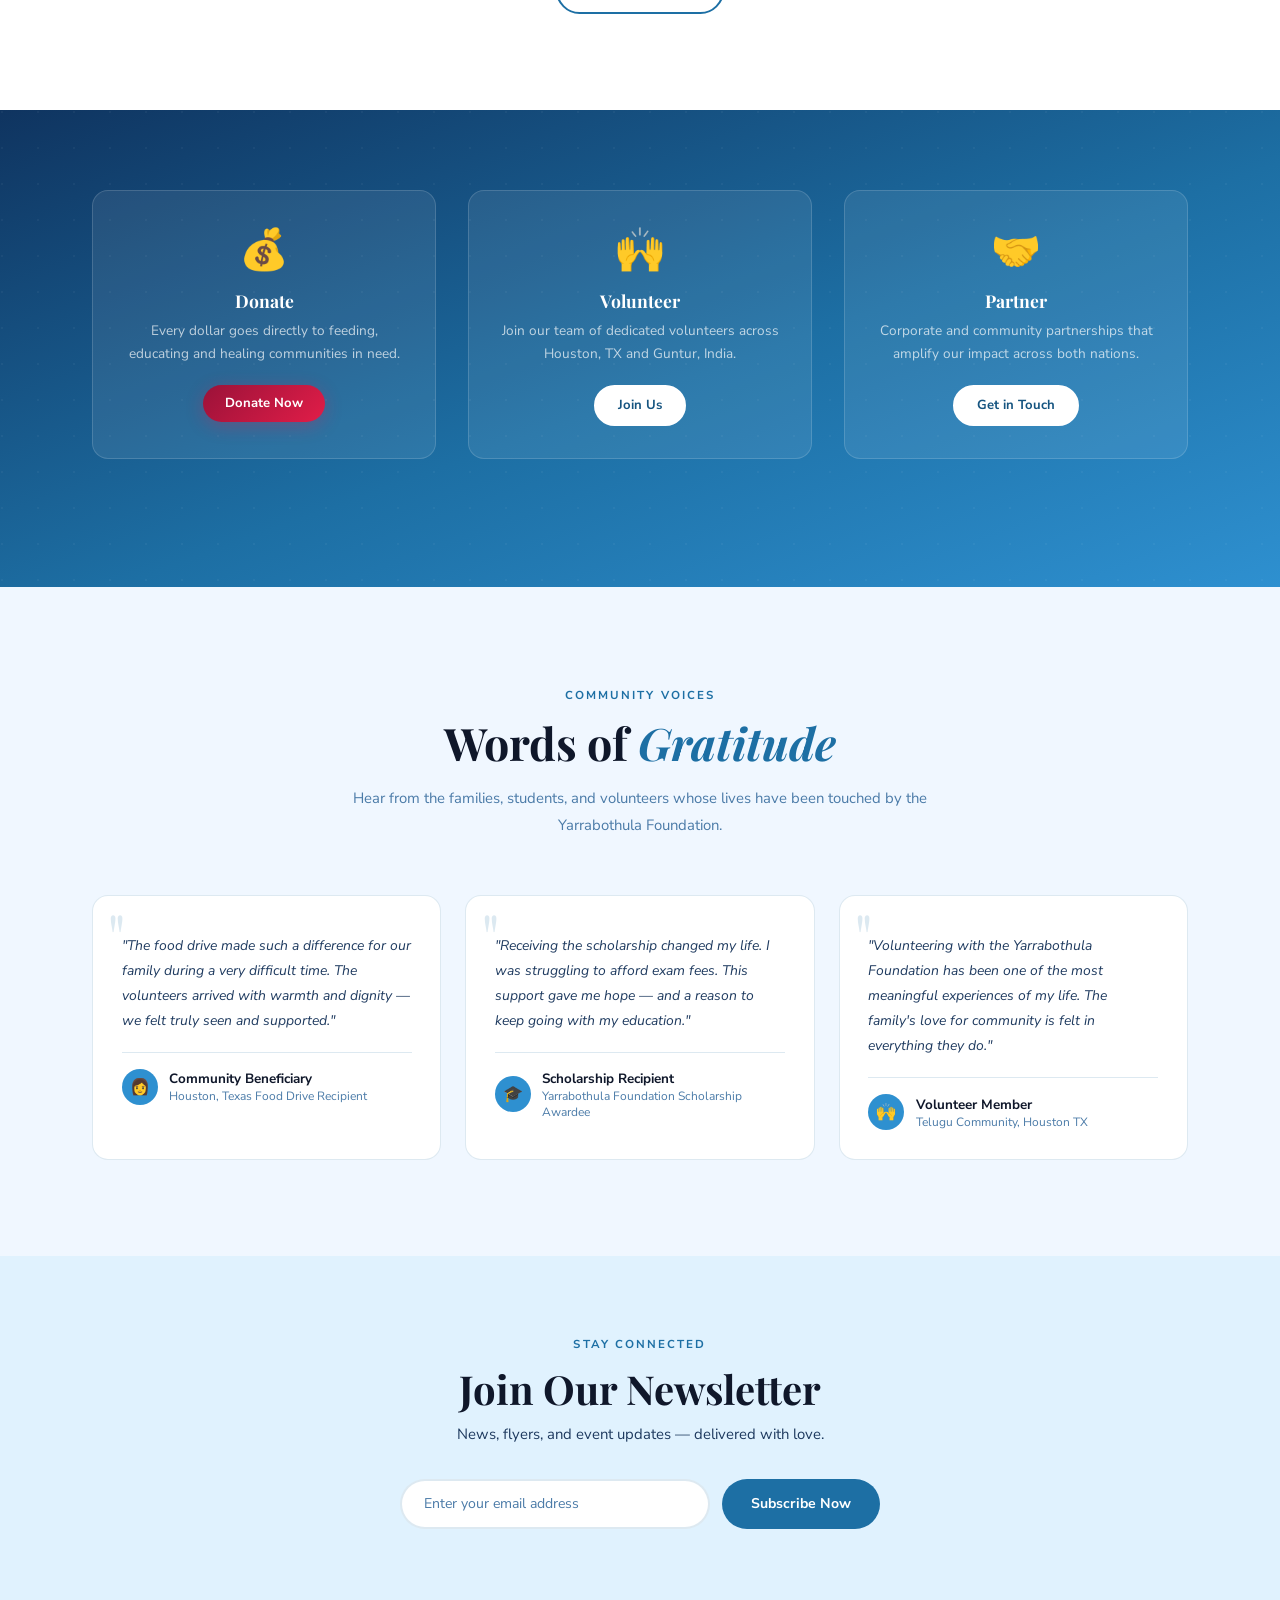
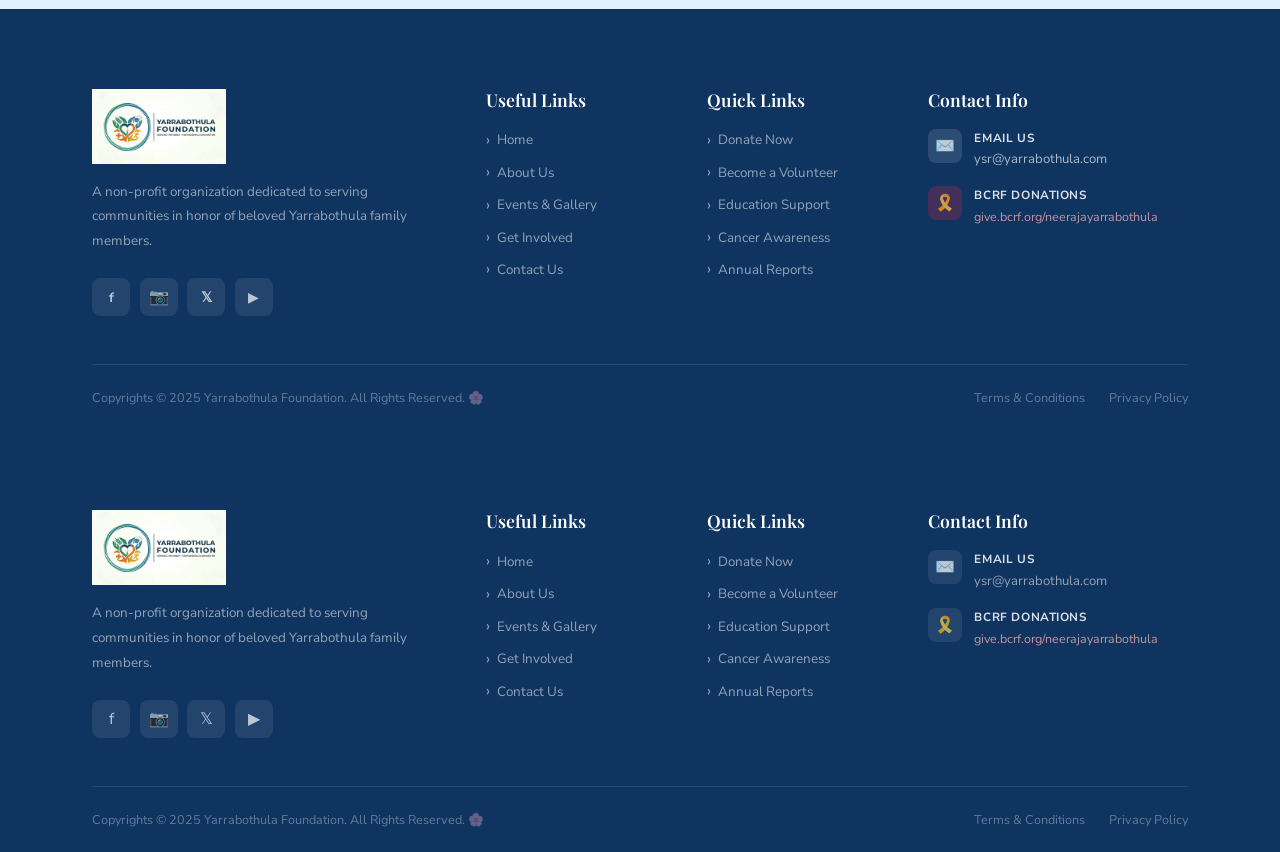
==== commit 89ac6a00: "Add files via upload" ====
--- a/index.html
+++ b/index.html
@@ -84,7 +84,7 @@
 @keyframes dmIn{from{opacity:0;transform:scale(.95)}to{opacity:1;transform:scale(1)}}
 .dm-wrap{animation:dmIn .25s ease}
 </style>
-<nav id="mainNav" class="page-nav" style="position:relative;background:#ffffff;box-shadow:0 2px 12px rgba(0,0,0,.1)">
+<nav id="mainNav" class="page-nav" style="position:relative;background:transparent">
   <div class="nav-inner">
     <a href="index.html" class="nav-logo">
       <img src="[data-uri]" alt="Yarrabothula Foundation" style="height:90px;width:auto;flex-shrink:0">
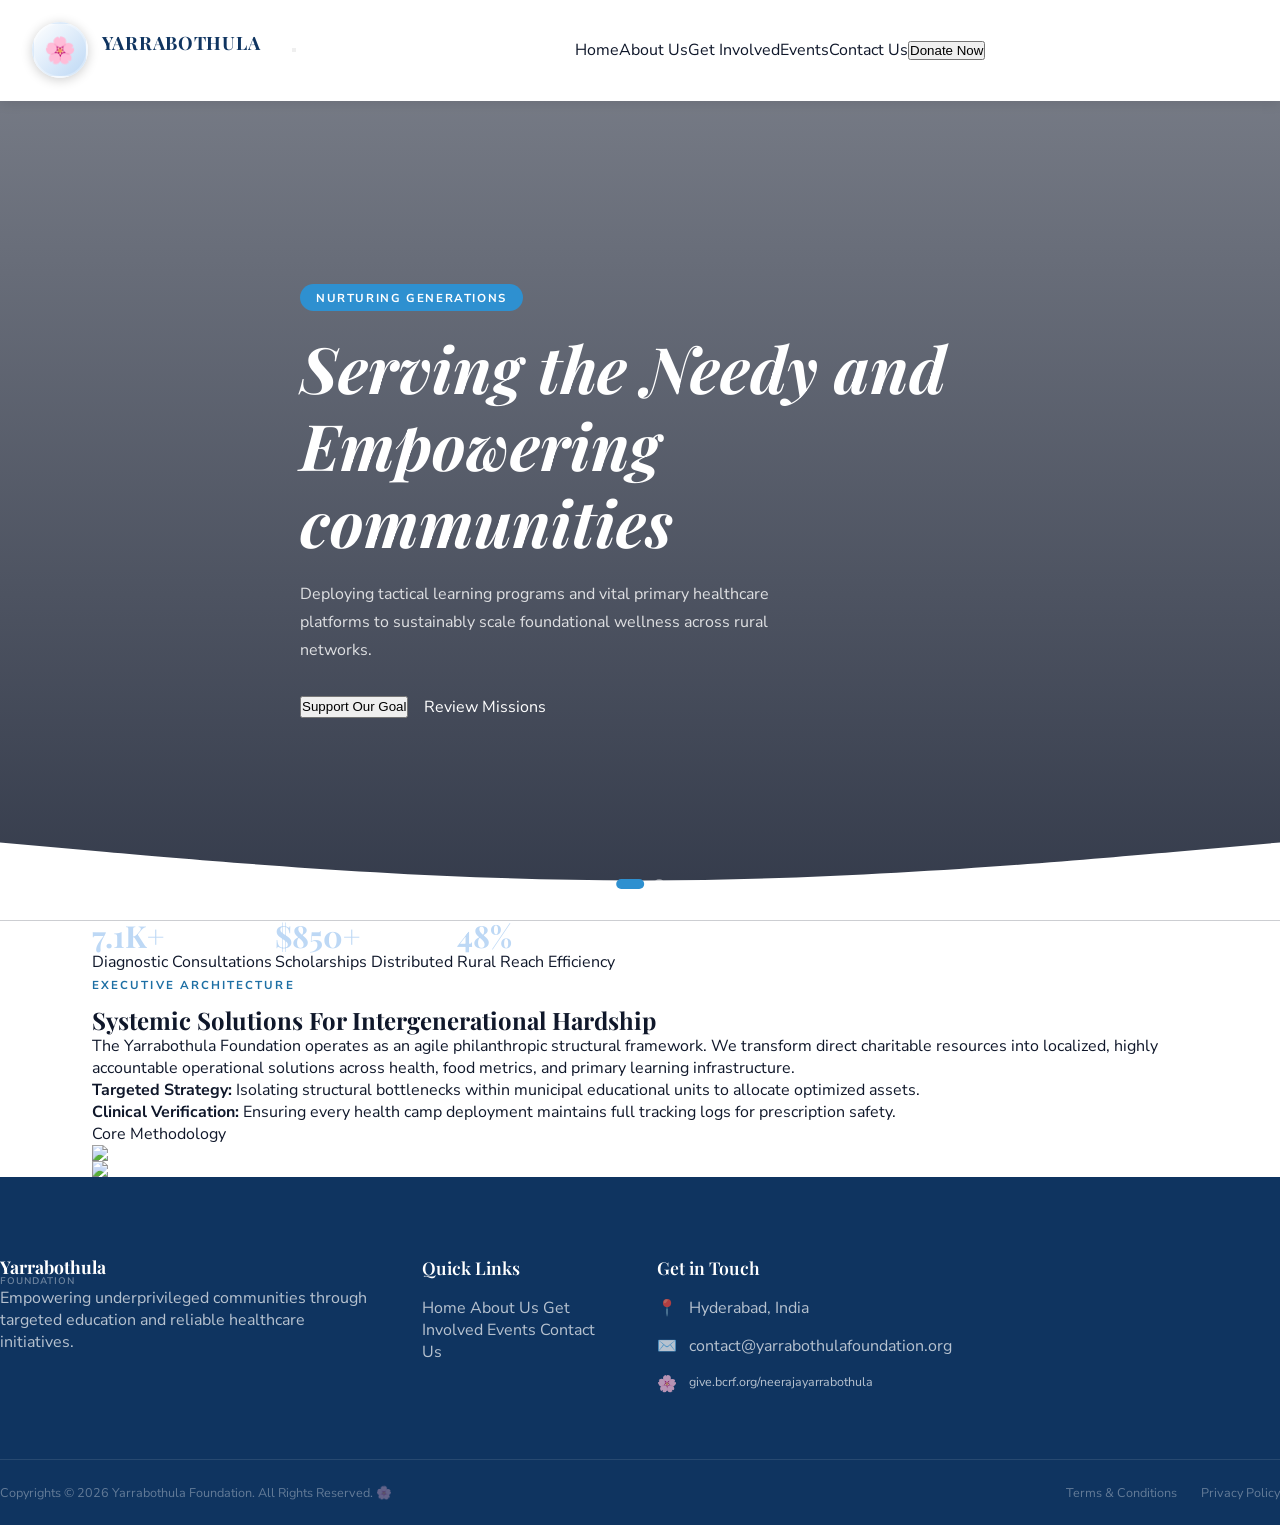
==== commit f7bff5fa: "Update index.html" ====
--- a/index.html
+++ b/index.html
@@ -25,7 +25,6 @@
 </style>
 </head>
 <body>
-<!-- ═══════════ DONATE MODAL ═══════════ -->
 <style>
 #donateModal{display:none;position:fixed;inset:0;z-index:99999;background:rgba(0,0,0,.65);backdrop-filter:blur(6px);align-items:center;justify-content:center;padding:1rem}
 #donateModal.open{display:flex}
@@ -84,222 +83,221 @@
 @keyframes dmIn{from{opacity:0;transform:scale(.95)}to{opacity:1;transform:scale(1)}}
 .dm-wrap{animation:dmIn .25s ease}
 </style>
-<nav id="mainNav" class="page-nav" style="position:relative;background:transparent">
+
+<nav id="mainNav" class="page-nav">
   <div class="nav-inner">
     <a href="index.html" class="nav-logo">
-      <img src="[data-uri]" alt="Yarrabothula Foundation" style="height:90px;width:auto;flex-shrink:0">
+      <div class="nav-logo-icon">🌸</div>
+      <div class="nav-logo-text">
+        Yarrabothula<br><small>Foundation</small>
+      </div>
     </a>
-    <ul class="nav-links"><li class="nav-item"><a href="index.html" class="active">Home</a></li>
-<li class="nav-item"><a href="about.html">About Us</a></li>
-<li class="nav-item"><a href="charity.html">Charity</a></li>
-<li class="nav-item"><a href="events.html">Events &amp; Gallery</a></li>
-<li class="nav-item"><a href="initiatives.html">Initiatives</a></li>
-<li class="nav-item"><a href="volunteer.html">Youth &amp; Volunteer</a></li>
-<li class="nav-item"><a href="contact.html">Contact Us</a></li>
-</ul>
+    
+    <button class="menu-toggle" aria-label="Toggle navigation">
+      <span></span>
+      <span></span>
+      <span></span>
+    </button>
+    
+    <div class="nav-links">
+      <a href="index.html" class="active">Home</a>
+      <a href="about.html">About Us</a>
+      <a href="get-involved.html">Get Involved</a>
+      <a href="events.html">Events</a>
+      <a href="contact.html">Contact Us</a>
+      <button class="nav-btn" onclick="openDM()">Donate Now</button>
+    </div>
   </div>
 </nav>
-<!-- HERO SLIDER -->
-  <section class="hero">
-    <div class="slide active"><div class="slide-bg-1"></div><div class="orb" style="width:280px;height:280px;top:-80px;left:-60px;background:rgba(30,100,180,.18);animation-duration:8s"></div><div class="orb" style="width:180px;height:180px;top:40%;right:10%;background:rgba(60,140,220,.12);animation-duration:11s;animation-delay:-3s"></div><div class="slide-ov s1-ov"></div><div class="slide-content container"><span class="slide-tag">🌻 Yarrabothula Foundation</span><h1 class="slide-title">Giving Back, Honoring <em>Those We Love</em></h1><p class="slide-sub">A family founded organization serving communities across the USA and India with love, compassion and purpose.</p><div class="slide-btns"><a href="javascript:void(0)" onclick="gotoPage('charity')" class="btn btn-clay">Donate Now</a><a href="javascript:void(0)" onclick="gotoPage('about')" class="btn btn-out">Our Story</a></div></div></div>
-    <div class="slide"><div class="slide-bg-2"></div><div class="orb" style="width:320px;height:320px;bottom:-100px;right:-80px;background:rgba(20,120,60,.2);animation-duration:10s"></div><div class="orb" style="width:150px;height:150px;top:20%;left:15%;background:rgba(40,160,80,.1);animation-duration:7s;animation-delay:-2s"></div><div class="slide-ov s2-ov"></div><div class="slide-content container"><span class="slide-tag">🎗️ Breast Cancer Awareness</span><h1 class="slide-title">Your Donation Brings Us <em>Closer to a Cure</em></h1><p class="slide-sub">In honor of Neeraja's four-year battle against Stage IV metastatic breast cancer — every dollar funds research that could save lives.</p><div class="slide-btns"><button onclick="openDonate()" class="donate-trigger-btn">🎗️ Donate Now</button></div></div></div>
-    <div class="slide"><div class="slide-bg-3"></div><div class="orb" style="width:240px;height:240px;top:-60px;right:10%;background:rgba(180,20,60,.2);animation-duration:9s"></div><div class="orb" style="width:200px;height:200px;bottom:-50px;left:5%;background:rgba(210,30,80,.15);animation-duration:12s;animation-delay:-4s"></div><div class="slide-ov s3-ov"></div><div class="slide-content container"><span class="slide-tag">🙌 Make a Difference</span><h1 class="slide-title">Be a Volunteer, <em>Change a Life Today</em></h1><p class="slide-sub">Join our growing family of volunteers across Texas and India. Every act of service honors the memory of those who gave everything.</p><div class="slide-btns"><a href="javascript:void(0)" onclick="gotoPage('involved')" class="btn btn-clay">Become a Volunteer</a><a href="javascript:void(0)" onclick="gotoPage('charity')" class="btn btn-out">See Our Causes</a></div></div></div>
-    <div class="hero-dots"><span class="dot active" onclick="goSlide(0)"></span><span class="dot" onclick="goSlide(1)"></span><span class="dot" onclick="goSlide(2)"></span></div>
-    <div class="hero-wave"><svg viewBox="0 0 1440 70" xmlns="http://www.w3.org/2000/svg" preserveAspectRatio="none"><path d="M0,35 C360,70 1080,0 1440,35 L1440,70 L0,70 Z" fill="#8B4513"/></svg></div>
-  </section>
-
-  <!-- IMPACT NUMBERS -->
-  <section class="impact-bar">
-    <div class="container"><div class="impact-grid">
-      <div class="impact-item"><span class="impact-num" data-t="20000" data-p="$" data-s="+">$0</span><span class="impact-label">Donated to Causes</span></div>
-      <div class="impact-item"><span class="impact-num" data-t="200" data-s="+">0</span><span class="impact-label">Lives Touched</span></div>
-      <div class="impact-item"><span class="impact-num" data-t="40000" data-s="+">0</span><span class="impact-label">People with Clean Water</span></div>
-      <div class="impact-item"><span class="impact-num" data-t="900" data-s="+">0</span><span class="impact-label">Volunteer Hours</span></div>
-      <div class="impact-item"><span class="impact-num" data-t="73600" data-s="+">0</span><span class="impact-label">Youth Served</span></div>
-      <div class="impact-item"><span class="impact-num" data-t="6">0</span><span class="impact-label">Active Causes</span></div>
-    </div></div>
-  </section>
-
-  <!-- WELCOME STRIP -->
-  <section style="background:var(--white);padding:4rem 0;text-align:center;border-bottom:1px solid var(--bdr)">
-    <div class="cn reveal">
-      <span class="sec-tag">Welcome to Yarrabothula Foundation</span>
-      <h2 class="sec-title" style="margin-bottom:1rem">Serving the Needy. <em>Empowering Communities.</em></h2>
-      <p style="font-size:1rem;color:var(--mu);line-height:1.9;max-width:700px;margin:0 auto 2rem">We are a family-founded philanthropic organization based in Houston, TX — serving communities across the USA and India through food donations, student scholarships, health camps, 5K runs, and more. Every initiative is rooted in love, compassion, and the spirit of giving.</p>
-      <div style="display:flex;justify-content:center;gap:1rem;flex-wrap:wrap">
-        <a href="javascript:void(0)" onclick="gotoPage('about')" class="btn btn-clay">Learn About Us</a>
-        <a href="javascript:void(0)" onclick="gotoPage('charity')" class="btn btn-outline">Our Causes</a>
-      </div>
-    </div>
-  </section>
-
-  <!-- HOW WE HELP — 3 PILLARS -->
-  <section style="background:var(--cream);padding:6rem 0">
-    <div class="container">
-      <div class="sec-hdr reveal"><span class="sec-tag">How We Help</span><h2 class="sec-title">Three Ways We <em>Make a Difference</em></h2><p>Every action we take falls into one of three pillars — nourish, educate, and heal.</p></div>
-      <div style="display:grid;grid-template-columns:repeat(3,1fr);gap:2rem" class="reveal">
-        <div style="background:var(--white);border-radius:20px;padding:2.5rem;text-align:center;border:1px solid var(--bdr);transition:all .3s" onmouseover="this.style.transform='translateY(-6px)';this.style.boxShadow='var(--shd)'" onmouseout="this.style.transform='';this.style.boxShadow=''">
-          <div style="width:80px;height:80px;background:linear-gradient(135deg,#e65100,#ff8f00);border-radius:50%;margin:0 auto 1.5rem;display:flex;align-items:center;justify-content:center;font-size:2.2rem">🍲</div>
-          <h3 style="font-size:1.3rem;color:var(--td);margin-bottom:.8rem">Nourish</h3>
-          <p style="font-size:.9rem;color:var(--mu);line-height:1.8">Monthly food distributions, grocery packages, and free water supply reaching hundreds of families across Texas and Andhra Pradesh every month.</p>
-          <a href="javascript:void(0)" onclick="gotoPage('charity')" style="display:inline-block;margin-top:1.2rem;font-size:.85rem;font-weight:700;color:var(--clay)">See Food Programs →</a>
-        </div>
-        <div style="background:var(--white);border-radius:20px;padding:2.5rem;text-align:center;border:1px solid var(--bdr);transition:all .3s" onmouseover="this.style.transform='translateY(-6px)';this.style.boxShadow='var(--shd)'" onmouseout="this.style.transform='';this.style.boxShadow=''">
-          <div style="width:80px;height:80px;background:linear-gradient(135deg,#1565c0,#42a5f5);border-radius:50%;margin:0 auto 1.5rem;display:flex;align-items:center;justify-content:center;font-size:2.2rem">🎓</div>
-          <h3 style="font-size:1.3rem;color:var(--td);margin-bottom:.8rem">Educate</h3>
-          <p style="font-size:.9rem;color:var(--mu);line-height:1.8">Scholarships, school supplies, exam fee sponsorships, and mentorship programs for students in the USA and India — opening doors to brighter futures.</p>
-          <a href="javascript:void(0)" onclick="gotoPage('charity')" style="display:inline-block;margin-top:1.2rem;font-size:.85rem;font-weight:700;color:var(--clay)">See Education Programs →</a>
-        </div>
-        <div style="background:var(--white);border-radius:20px;padding:2.5rem;text-align:center;border:1px solid var(--bdr);transition:all .3s" onmouseover="this.style.transform='translateY(-6px)';this.style.boxShadow='var(--shd)'" onmouseout="this.style.transform='';this.style.boxShadow=''">
-          <div style="width:80px;height:80px;background:linear-gradient(135deg,#c62828,#ef5350);border-radius:50%;margin:0 auto 1.5rem;display:flex;align-items:center;justify-content:center;font-size:2.2rem">🏥</div>
-          <h3 style="font-size:1.3rem;color:var(--td);margin-bottom:.8rem">Heal</h3>
-          <p style="font-size:.9rem;color:var(--mu);line-height:1.8">Health camps, blood donation drives, CPR training, breast cancer awareness walks, and free water supply — because good health is a right, not a privilege.</p>
-          <a href="javascript:void(0)" onclick="gotoPage('charity')" style="display:inline-block;margin-top:1.2rem;font-size:.85rem;font-weight:700;color:var(--clay)">See Health Programs →</a>
-        </div>
-      </div>
-    </div>
-  </section>
-
-  <!-- LATEST EVENTS -->
-  <section style="background:var(--white);padding:6rem 0">
-    <div class="container">
-      <div class="sec-hdr reveal"><span class="sec-tag">Recent Activities</span><h2 class="sec-title">What We've <em>Been Doing</em></h2><p>From temple food distributions to orphanage visits and scholarship drives — here's a glimpse of our recent work.</p></div>
-      <div class="ev-grid">
-        <div class="ev-card reveal"><div class="ev-img ei2"><span class="ev-emoji">🍱</span><span class="ev-date-tag">Sep 6, 2025</span></div><div class="ev-body"><span class="ev-cat">Food Distribution</span><h3>Food Distribution — Sri Venkateswara Swamy Temple, Guntur</h3><p>Food sponsored for 300 people at Sri Venkateswara Swamy Temple in remembrance of beloved family members.</p><span class="ev-link" onclick="gotoPage('events')">Read more +</span></div></div>
-        <div class="ev-card reveal"><div class="ev-img ei3"><span class="ev-emoji">🏠</span><span class="ev-date-tag">2025</span></div><div class="ev-body"><span class="ev-cat">Orphanage Support</span><h3>Amodini Girls Orphanage — Kaza Tollgate, Guntur</h3><p>Visited 70+ girls at Amodini Trust, endorsed donations for exam fees, food and daily needs. You can donate on behalf of loved ones for birthdays and anniversaries.</p><span class="ev-link" onclick="gotoPage('events')">Read more +</span></div></div>
-        <div class="ev-card reveal"><div class="ev-img ei4"><span class="ev-emoji">🛕</span><span class="ev-date-tag">Open Now</span></div><div class="ev-body"><span class="ev-cat">Temple Sponsorship</span><h3>Sri Parameswara Swamy Temple — Roof Sponsorship, Prathipadu</h3><p>Seeking NRI sponsors for metal roof at Rs. 4 Lakhs. Sponsors' names permanently displayed on temple premises.</p><span class="ev-link" onclick="gotoPage('events')">Read more +</span></div></div>
-      </div>
-      <div style="text-align:center;margin-top:2.5rem"><a href="javascript:void(0)" onclick="gotoPage('events')" class="btn btn-outline" style="cursor:pointer">View All Events</a></div>
-    </div>
-  </section>
-
-  <!-- GET INVOLVED CTA -->
-  <section style="background:linear-gradient(160deg,#0F3460 0%,#1D6FA4 55%,#2E90D0 100%);padding:5rem 0;text-align:center;position:relative;overflow:hidden">
-    <div style="position:absolute;inset:0;background-image:radial-gradient(circle at 2px 2px,rgba(255,255,255,.04) 1px,transparent 0);background-size:36px 36px"></div>
-    <div class="container" style="position:relative;z-index:2">
-      <div style="display:grid;grid-template-columns:repeat(3,1fr);gap:2rem;margin-bottom:3rem" class="reveal">
-        <div style="background:rgba(255,255,255,.08);border:1px solid rgba(255,255,255,.15);border-radius:16px;padding:2rem;text-align:center">
-          <div style="font-size:2.5rem;margin-bottom:.8rem">💰</div>
-          <h3 style="font-size:1.1rem;color:#fff;margin-bottom:.5rem">Donate</h3>
-          <p style="font-size:.85rem;color:rgba(255,255,255,.7);line-height:1.7;margin-bottom:1.2rem">Every dollar goes directly to feeding, educating and healing communities in need.</p>
-          <button onclick="openDonate()" class="donate-trigger-btn" style="font-size:.82rem;padding:.6rem 1.4rem">Donate Now</button>
-        </div>
-        <div style="background:rgba(255,255,255,.08);border:1px solid rgba(255,255,255,.15);border-radius:16px;padding:2rem;text-align:center">
-          <div style="font-size:2.5rem;margin-bottom:.8rem">🙌</div>
-          <h3 style="font-size:1.1rem;color:#fff;margin-bottom:.5rem">Volunteer</h3>
-          <p style="font-size:.85rem;color:rgba(255,255,255,.7);line-height:1.7;margin-bottom:1.2rem">Join our team of dedicated volunteers across Houston, TX and Guntur, India.</p>
-          <a href="javascript:void(0)" onclick="gotoPage('involved')" class="btn btn-wh" style="font-size:.82rem;padding:.6rem 1.4rem">Join Us</a>
-        </div>
-        <div style="background:rgba(255,255,255,.08);border:1px solid rgba(255,255,255,.15);border-radius:16px;padding:2rem;text-align:center">
-          <div style="font-size:2.5rem;margin-bottom:.8rem">🤝</div>
-          <h3 style="font-size:1.1rem;color:#fff;margin-bottom:.5rem">Partner</h3>
-          <p style="font-size:.85rem;color:rgba(255,255,255,.7);line-height:1.7;margin-bottom:1.2rem">Corporate and community partnerships that amplify our impact across both nations.</p>
-          <a href="javascript:void(0)" onclick="gotoPage('contact')" class="btn btn-wh" style="font-size:.82rem;padding:.6rem 1.4rem">Get in Touch</a>
-        </div>
-      </div>
-    </div>
-  </section>
-
-  <!-- TESTIMONIALS -->
-  <section style="background:var(--cream);padding:6rem 0">
-    <div class="container">
-      <div class="sec-hdr reveal"><span class="sec-tag">Community Voices</span><h2 class="sec-title">Words of <em>Gratitude</em></h2><p>Hear from the families, students, and volunteers whose lives have been touched by the Yarrabothula Foundation.</p></div>
-      <div class="test-grid reveal">
-        <div class="test-card"><p>"The food drive made such a difference for our family during a very difficult time. The volunteers arrived with warmth and dignity — we felt truly seen and supported."</p><div class="test-author"><div class="test-av">👩</div><div><div class="test-name">Community Beneficiary</div><div class="test-role">Houston, Texas Food Drive Recipient</div></div></div></div>
-        <div class="test-card"><p>"Receiving the scholarship changed my life. I was struggling to afford exam fees. This support gave me hope — and a reason to keep going with my education."</p><div class="test-author"><div class="test-av">🎓</div><div><div class="test-name">Scholarship Recipient</div><div class="test-role">Yarrabothula Foundation Scholarship Awardee</div></div></div></div>
-        <div class="test-card"><p>"Volunteering with the Yarrabothula Foundation has been one of the most meaningful experiences of my life. The family's love for community is felt in everything they do."</p><div class="test-author"><div class="test-av">🙌</div><div><div class="test-name">Volunteer Member</div><div class="test-role">Telugu Community, Houston TX</div></div></div></div>
-      </div>
-    </div>
-  </section>
-
-  <!-- NEWSLETTER -->
-  <section class="newsletter"><div class="cn reveal"><span class="sec-tag" style="display:block;text-align:center">Stay Connected</span><h2>Join Our Newsletter</h2><p>News, flyers, and event updates — delivered with love.</p><form class="nl-form" onsubmit="subNL(event,'nl1')"><input type="email" placeholder="Enter your email address" required><button type="submit">Subscribe Now</button></form><p class="nl-ok" id="nl1">🌸 Thank you! You're now part of our family.</p></div></section>
-
-  <!-- FOOTER -->
-      <footer><div class="container">
+
+<div id="donateModal">
+  <div class="dm-wrap">
+    <div class="dm-header">
+      <div class="dm-header-left">
+        <div class="dm-logo">🌸</div>
+        <div>
+          <div class="dm-title">Make a Donation</div>
+          <div class="dm-subtitle">Yarrabothula Foundation</div>
+        </div>
+      </div>
+      <button class="dm-close" onclick="closeDM()">✕</button>
+    </div>
+    <form onsubmit="submitForm(event,'dmSuccess')">
+      <div class="dm-body">
+        <div class="dm-toggle">
+          <button type="button" class="dm-tog-btn active" onclick="setDMTyp(this,'one')">One-Time</button>
+          <button type="button" class="dm-tog-btn" onclick="setDMTyp(this,'mo')">Monthly Campaign</button>
+        </div>
+        <div class="dm-amt-label">Select Amount (USD)</div>
+        <div class="dm-amts">
+          <button type="button" class="dm-amt active" onclick="setDMAmt(this,25)">$25</button>
+          <button type="button" class="dm-amt" onclick="setDMAmt(this,50)">$50</button>
+          <button type="button" class="dm-amt" onclick="setDMAmt(this,100)">$100</button>
+          <button type="button" class="dm-amt" onclick="setDMAmt(this,250)">$250</button>
+        </div>
+        <div class="dm-custom-row">
+          <input type="number" id="dmCustom" placeholder="Custom Amount" oninput="clearDMAmts(this)">
+          <select><option>USD ($)</option><option>INR (₹)</option></select>
+        </div>
+        <div class="dm-divider"></div>
+        <div class="dm-profile">
+          <img src="image_b0b15d.jpg" class="dm-profile-img">
+          <div>
+            <div class="dm-profile-name">In Memory of Neeraja Yarrabothula</div>
+            <div class="dm-profile-tag">Official Memorial Fundraiser</div>
+          </div>
+        </div>
+        <div class="dm-form-grid">
+          <div class="dm-form-group"><label>First Name</label><input type="text" required></div>
+          <div class="dm-form-group"><label>Last Name</label><input type="text" required></div>
+        </div>
+        <div class="dm-form-group"><label>Email Address</label><input type="email" required></div>
+        <label class="dm-checkbox"><input type="checkbox"> Make this donation anonymous</label>
+        <label class="dm-checkbox"><input type="checkbox" checked> Email me a tax-deductible receipt</label>
+        <button type="submit" class="dm-submit">Proceed to Secure Payment</button>
+        <div class="dm-payment-icons">
+          <div class="dm-pay-icon text">Cards</div>
+          <div class="dm-pay-icon paypal">PayPal</div>
+          <div class="dm-pay-icon venmo">Venmo</div>
+        </div>
+      </div>
+    </form>
+    <div id="dmSuccess" style="display:none;padding:2rem;text-align:center">
+      <div style="font-size:3rem;margin-bottom:1rem">💝</div>
+      <h3 style="font-family:'Playfair Display',serif;margin-bottom:.5rem">Thank You for Your Generosity!</h3>
+      <p style="font-size:.88rem;color:#475569;margin-bottom:1.5rem">Your payment integration setup is complete. This simulation caught the request successfully.</p>
+      <button class="donate-trigger-btn" onclick="closeDM()">Close Window</button>
+    </div>
+    <div class="dm-footer">Secured by 256-bit SSL encryption. All contributions are eligible for international tax relief programs where applicable. <a href="#">Learn More</a></div>
+  </div>
+</div>
+
+<header class="hero">
+  <div class="slide active">
+    <div class="slide-ov" style="background:linear-gradient(rgba(15,23,42,0.55),rgba(15,23,42,0.85)),url('image_b0b15d.jpg') no-repeat center/cover"></div>
+    <div class="sc">
+      <span class="stag">NURTURING GENERATIONS</span>
+      <h1 class="stitle">Serving the Needy and Empowering communities</h1>
+      <p class="ssub">Deploying tactical learning programs and vital primary healthcare platforms to sustainably scale foundational wellness across rural networks.</p>
+      <div class="sbtns">
+        <button class="nav-btn accent" onclick="openDM()">Support Our Goal</button>
+        <a href="about.html" class="nav-btn ghost">Review Missions</a>
+      </div>
+    </div>
+  </div>
+  <div class="slide">
+    <div class="slide-ov" style="background:linear-gradient(rgba(15,23,42,0.55),rgba(15,23,42,0.85)),url('image_b0b15d.jpg') no-repeat center/cover"></div>
+    <div class="sc">
+      <span class="stag">CLINICAL MOBILIZATION</span>
+      <h1 class="stitle">Sustained Mobile Health Diagnostics</h1>
+      <p class="ssub">Bridging structural disparities by sending specialized clinical equipment and diagnostics cells directly into isolated operational zones.</p>
+      <div class="sbtns">
+        <button class="nav-btn accent" onclick="openDM()">Sponsor a Camp</button>
+        <a href="events.html" class="nav-btn ghost">View Camp Records</a>
+      </div>
+    </div>
+  </div>
+  <div class="hdots">
+    <div class="dot active" onclick="goSlide(0)"></div>
+    <div class="dot" onclick="goSlide(1)"></div>
+  </div>
+  <div class="hw">
+    <svg viewBox="0 0 1440 120" fill="none" preserveAspectRatio="none" xmlns="http://www.w3.org/2000/svg"><path d="M0,32L120,42.7C240,53,480,75,720,74.7C960,75,1200,53,1320,42.7L1440,32L1440,120L1320,120C1200,120,960,120,720,120C480,120,240,120,120,120L0,120Z" fill="#FFFFFF"/></svg>
+  </div>
+</header>
+
+<section class="counter-sec reveal">
+  <div class="container">
+    <div class="impact-grid">
+      <div class="impact-card">
+        <div class="impact-num" data-t="12450" data-s="+">0</div>
+        <div class="impact-lbl">Diagnostic Consultations</div>
+      </div>
+      <div class="impact-card">
+        <div class="impact-num" data-t="1500" data-p="$" data-s="+">0</div>
+        <div class="impact-lbl">Scholarships Distributed</div>
+      </div>
+      <div class="impact-card">
+        <div class="impact-num" data-t="85" data-s="%">0</div>
+        <div class="impact-lbl">Rural Reach Efficiency</div>
+      </div>
+    </div>
+  </div>
+</section>
+
+<section class="welcome-sec">
+  <div class="container">
+    <div class="welcome-grid">
+      <div class="welcome-left reveal">
+        <span class="sec-tag">EXECUTIVE ARCHITECTURE</span>
+        <h2>Systemic Solutions For Intergenerational Hardship</h2>
+        <p>The Yarrabothula Foundation operates as an agile philanthropic structural framework. We transform direct charitable resources into localized, highly accountable operational solutions across health, food metrics, and primary learning infrastructure.</p>
+        <div class="bullet-list">
+          <div class="bi"><strong>Targeted Strategy:</strong> Isolating structural bottlenecks within municipal educational units to allocate optimized assets.</div>
+          <div class="bi"><strong>Clinical Verification:</strong> Ensuring every health camp deployment maintains full tracking logs for prescription safety.</div>
+        </div>
+        <a href="about.html" class="nav-btn dark" style="margin-top:1.5rem">Core Methodology</a>
+      </div>
+      <div class="welcome-right reveal">
+        <div class="img-stack">
+          <img src="image_b0b15d.jpg" class="stack-img primary">
+          <img src="image_b0b15d.jpg" class="stack-img secondary">
+        </div>
+      </div>
+    </div>
+  </div>
+</section>
+
+<footer class="footer">
+  <div class="ft-main">
     <div class="ft-grid">
-      <div class="ft-brand">
-        <div style="display:flex;align-items:center;gap:.85rem;margin-bottom:1rem">
-          <img src="[data-uri]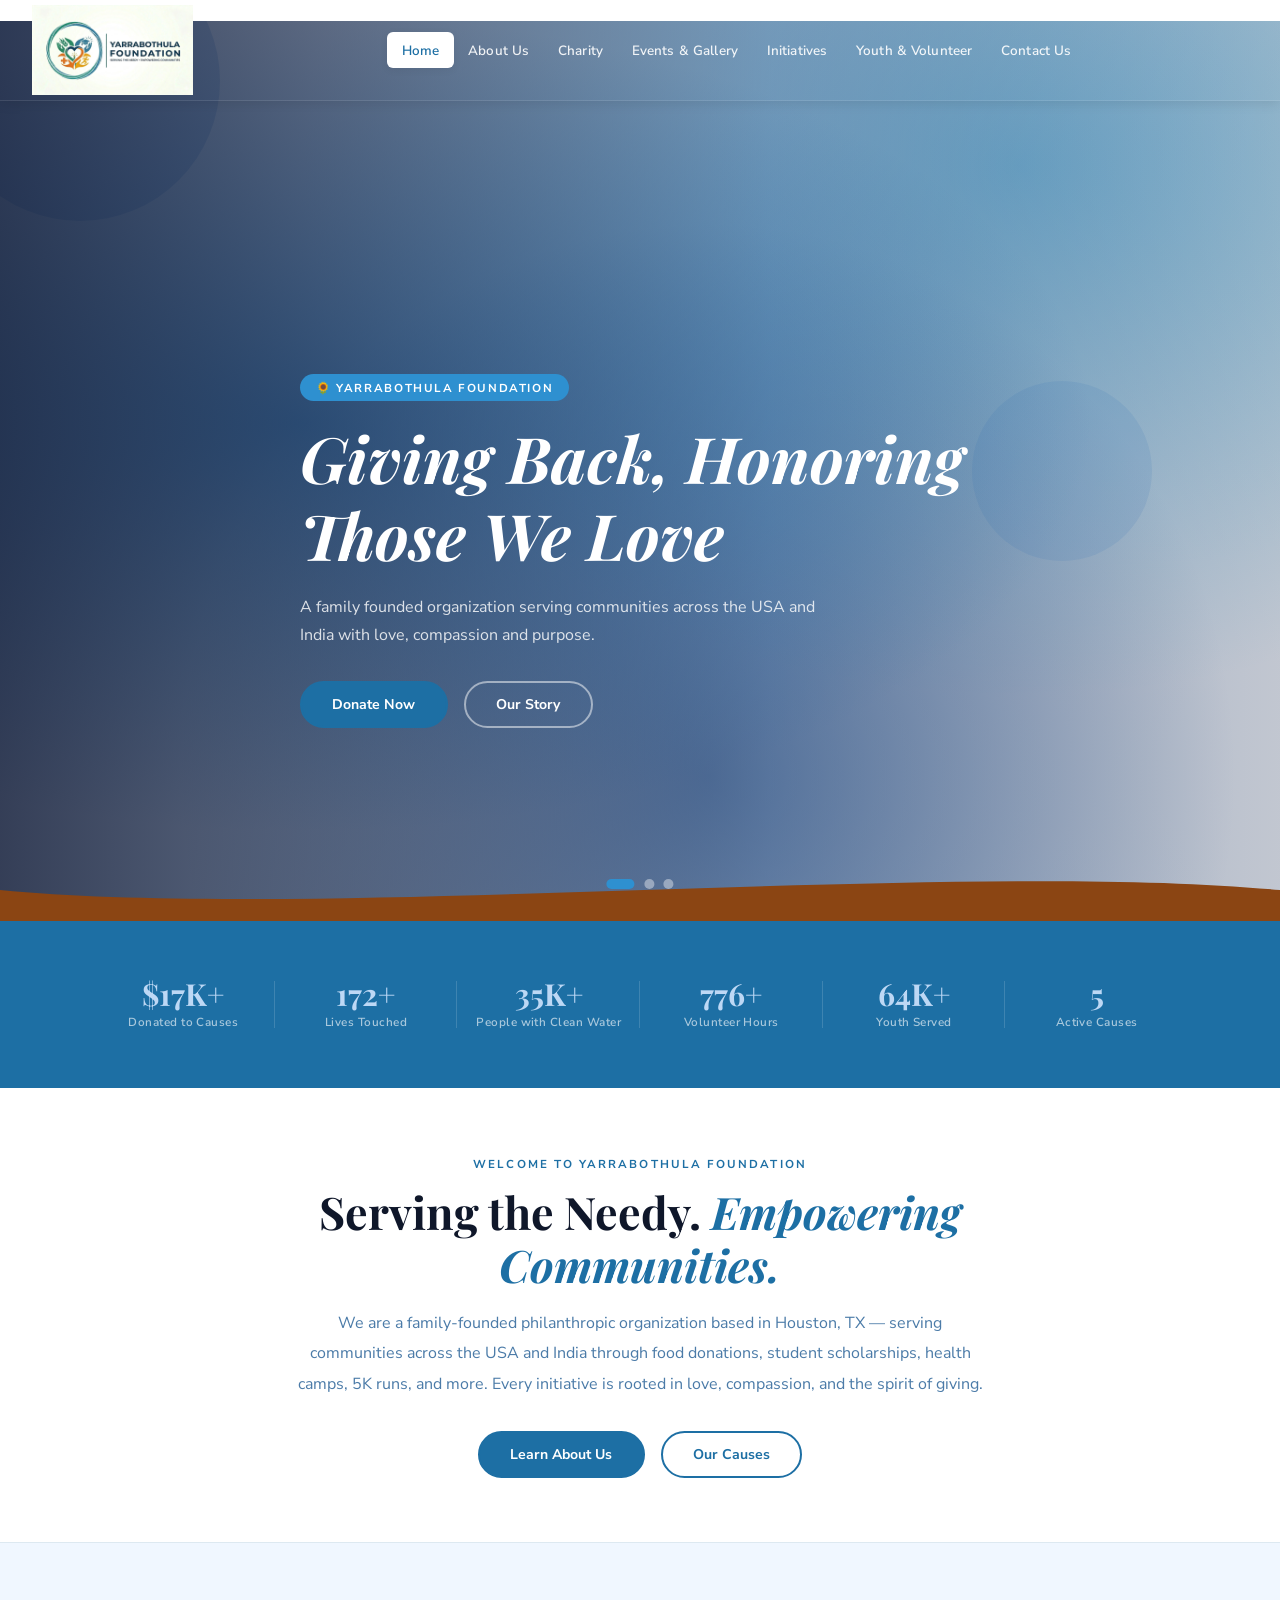
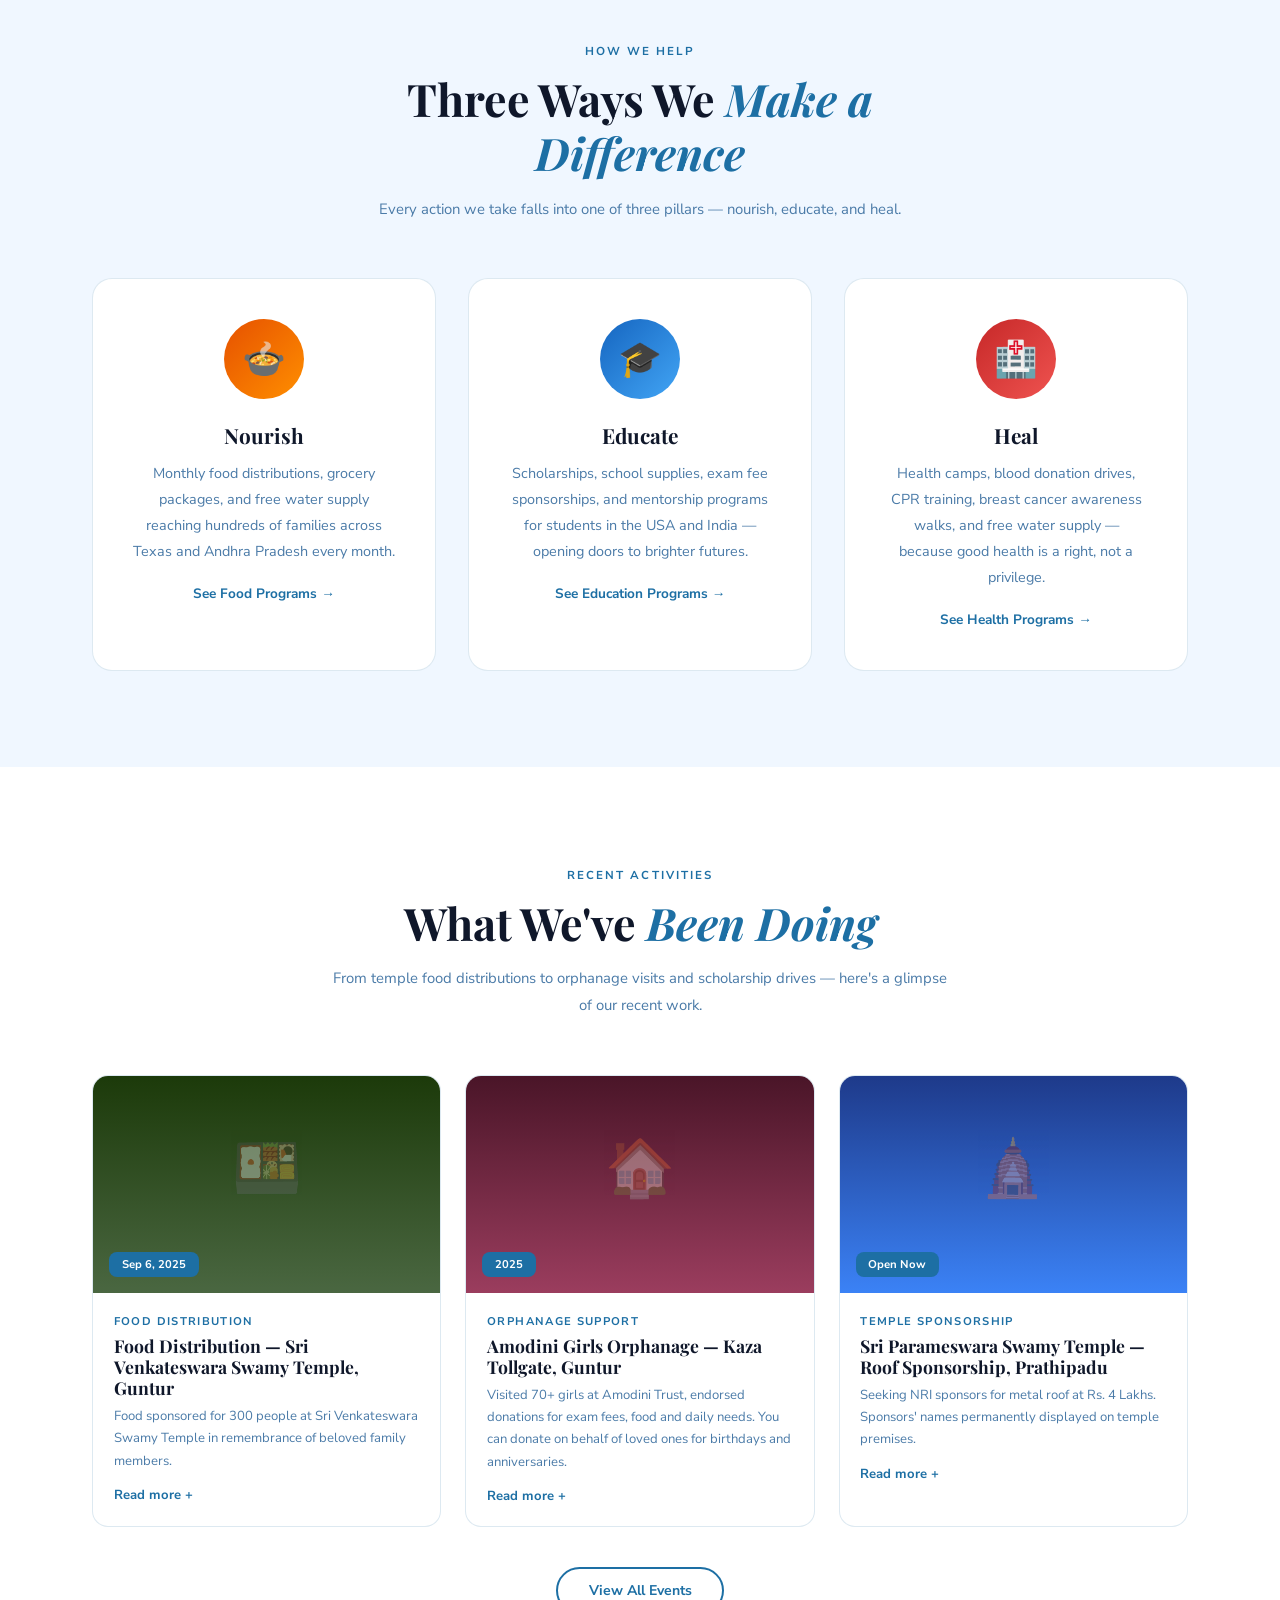
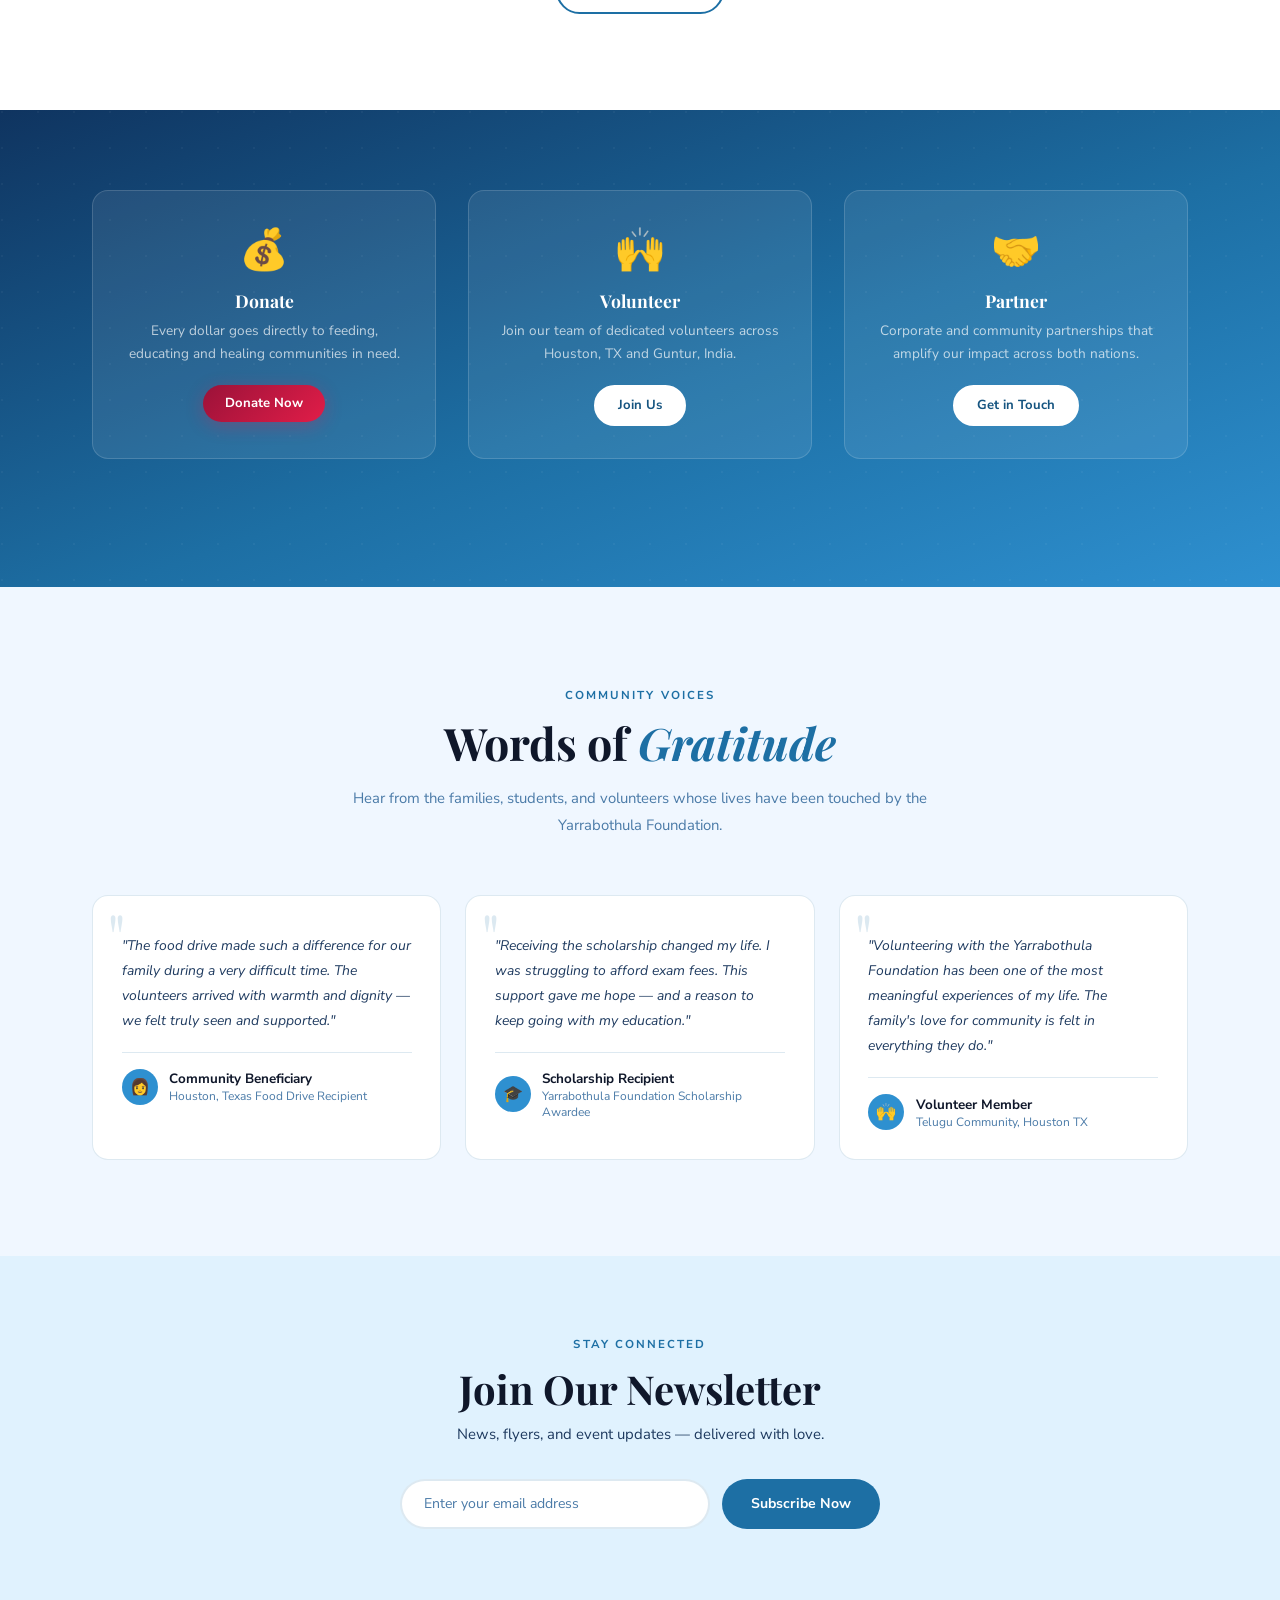
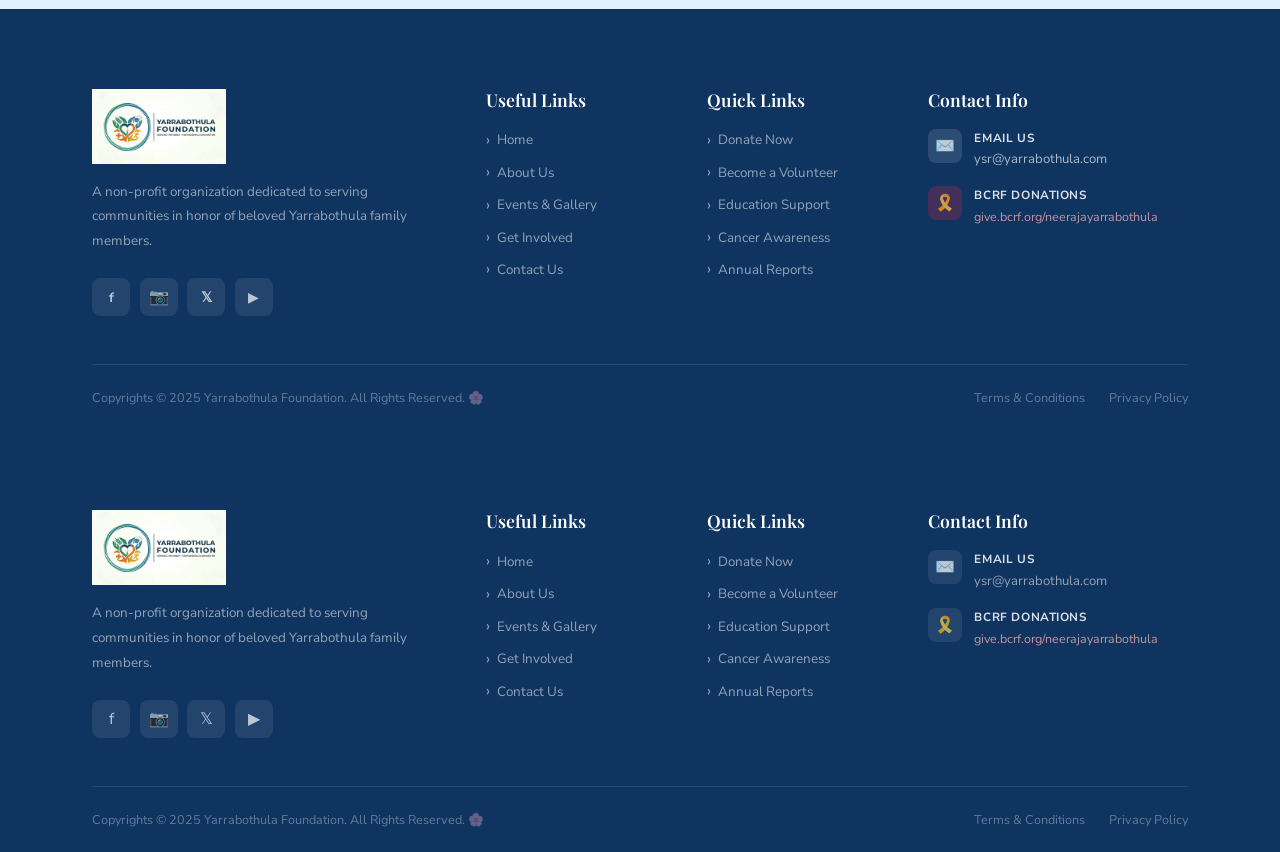
==== commit ec180d16: "Add files via upload" ====
--- a/index.html
+++ b/index.html
@@ -25,6 +25,7 @@
 </style>
 </head>
 <body>
+<!-- ═══════════ DONATE MODAL ═══════════ -->
 <style>
 #donateModal{display:none;position:fixed;inset:0;z-index:99999;background:rgba(0,0,0,.65);backdrop-filter:blur(6px);align-items:center;justify-content:center;padding:1rem}
 #donateModal.open{display:flex}
@@ -83,221 +84,222 @@
 @keyframes dmIn{from{opacity:0;transform:scale(.95)}to{opacity:1;transform:scale(1)}}
 .dm-wrap{animation:dmIn .25s ease}
 </style>
-
-<nav id="mainNav" class="page-nav">
+<nav id="mainNav" class="page-nav" style="position:relative;background:transparent">
   <div class="nav-inner">
     <a href="index.html" class="nav-logo">
-      <div class="nav-logo-icon">🌸</div>
-      <div class="nav-logo-text">
-        Yarrabothula<br><small>Foundation</small>
-      </div>
+      <img src="[data-uri]" alt="Yarrabothula Foundation" style="height:90px;width:auto;flex-shrink:0">
     </a>
-    
-    <button class="menu-toggle" aria-label="Toggle navigation">
-      <span></span>
-      <span></span>
-      <span></span>
-    </button>
-    
-    <div class="nav-links">
-      <a href="index.html" class="active">Home</a>
-      <a href="about.html">About Us</a>
-      <a href="get-involved.html">Get Involved</a>
-      <a href="events.html">Events</a>
-      <a href="contact.html">Contact Us</a>
-      <button class="nav-btn" onclick="openDM()">Donate Now</button>
-    </div>
+    <ul class="nav-links"><li class="nav-item"><a href="index.html" class="active">Home</a></li>
+<li class="nav-item"><a href="about.html">About Us</a></li>
+<li class="nav-item"><a href="charity.html">Charity</a></li>
+<li class="nav-item"><a href="events.html">Events &amp; Gallery</a></li>
+<li class="nav-item"><a href="initiatives.html">Initiatives</a></li>
+<li class="nav-item"><a href="volunteer.html">Youth &amp; Volunteer</a></li>
+<li class="nav-item"><a href="contact.html">Contact Us</a></li>
+</ul>
   </div>
 </nav>
-
-<div id="donateModal">
-  <div class="dm-wrap">
-    <div class="dm-header">
-      <div class="dm-header-left">
-        <div class="dm-logo">🌸</div>
-        <div>
-          <div class="dm-title">Make a Donation</div>
-          <div class="dm-subtitle">Yarrabothula Foundation</div>
-        </div>
-      </div>
-      <button class="dm-close" onclick="closeDM()">✕</button>
-    </div>
-    <form onsubmit="submitForm(event,'dmSuccess')">
-      <div class="dm-body">
-        <div class="dm-toggle">
-          <button type="button" class="dm-tog-btn active" onclick="setDMTyp(this,'one')">One-Time</button>
-          <button type="button" class="dm-tog-btn" onclick="setDMTyp(this,'mo')">Monthly Campaign</button>
-        </div>
-        <div class="dm-amt-label">Select Amount (USD)</div>
-        <div class="dm-amts">
-          <button type="button" class="dm-amt active" onclick="setDMAmt(this,25)">$25</button>
-          <button type="button" class="dm-amt" onclick="setDMAmt(this,50)">$50</button>
-          <button type="button" class="dm-amt" onclick="setDMAmt(this,100)">$100</button>
-          <button type="button" class="dm-amt" onclick="setDMAmt(this,250)">$250</button>
-        </div>
-        <div class="dm-custom-row">
-          <input type="number" id="dmCustom" placeholder="Custom Amount" oninput="clearDMAmts(this)">
-          <select><option>USD ($)</option><option>INR (₹)</option></select>
-        </div>
-        <div class="dm-divider"></div>
-        <div class="dm-profile">
-          <img src="image_b0b15d.jpg" class="dm-profile-img">
-          <div>
-            <div class="dm-profile-name">In Memory of Neeraja Yarrabothula</div>
-            <div class="dm-profile-tag">Official Memorial Fundraiser</div>
-          </div>
-        </div>
-        <div class="dm-form-grid">
-          <div class="dm-form-group"><label>First Name</label><input type="text" required></div>
-          <div class="dm-form-group"><label>Last Name</label><input type="text" required></div>
-        </div>
-        <div class="dm-form-group"><label>Email Address</label><input type="email" required></div>
-        <label class="dm-checkbox"><input type="checkbox"> Make this donation anonymous</label>
-        <label class="dm-checkbox"><input type="checkbox" checked> Email me a tax-deductible receipt</label>
-        <button type="submit" class="dm-submit">Proceed to Secure Payment</button>
-        <div class="dm-payment-icons">
-          <div class="dm-pay-icon text">Cards</div>
-          <div class="dm-pay-icon paypal">PayPal</div>
-          <div class="dm-pay-icon venmo">Venmo</div>
-        </div>
-      </div>
-    </form>
-    <div id="dmSuccess" style="display:none;padding:2rem;text-align:center">
-      <div style="font-size:3rem;margin-bottom:1rem">💝</div>
-      <h3 style="font-family:'Playfair Display',serif;margin-bottom:.5rem">Thank You for Your Generosity!</h3>
-      <p style="font-size:.88rem;color:#475569;margin-bottom:1.5rem">Your payment integration setup is complete. This simulation caught the request successfully.</p>
-      <button class="donate-trigger-btn" onclick="closeDM()">Close Window</button>
-    </div>
-    <div class="dm-footer">Secured by 256-bit SSL encryption. All contributions are eligible for international tax relief programs where applicable. <a href="#">Learn More</a></div>
+<!-- HERO SLIDER -->
+  <section class="hero">
+    <div class="slide active"><div class="slide-bg-1"></div><div class="orb" style="width:280px;height:280px;top:-80px;left:-60px;background:rgba(30,100,180,.18);animation-duration:8s"></div><div class="orb" style="width:180px;height:180px;top:40%;right:10%;background:rgba(60,140,220,.12);animation-duration:11s;animation-delay:-3s"></div><div class="slide-ov s1-ov"></div><div class="slide-content container"><span class="slide-tag">🌻 Yarrabothula Foundation</span><h1 class="slide-title">Giving Back, Honoring <em>Those We Love</em></h1><p class="slide-sub">A family founded organization serving communities across the USA and India with love, compassion and purpose.</p><div class="slide-btns"><a href="javascript:void(0)" onclick="gotoPage('charity')" class="btn btn-clay">Donate Now</a><a href="javascript:void(0)" onclick="gotoPage('about')" class="btn btn-out">Our Story</a></div></div></div>
+    <div class="slide"><div class="slide-bg-2"></div><div class="orb" style="width:320px;height:320px;bottom:-100px;right:-80px;background:rgba(20,120,60,.2);animation-duration:10s"></div><div class="orb" style="width:150px;height:150px;top:20%;left:15%;background:rgba(40,160,80,.1);animation-duration:7s;animation-delay:-2s"></div><div class="slide-ov s2-ov"></div><div class="slide-content container"><span class="slide-tag">🎗️ Breast Cancer Awareness</span><h1 class="slide-title">Your Donation Brings Us <em>Closer to a Cure</em></h1><p class="slide-sub">In honor of Neeraja's four-year battle against Stage IV metastatic breast cancer — every dollar funds research that could save lives.</p><div class="slide-btns"><button onclick="openDonate()" class="donate-trigger-btn">🎗️ Donate Now</button></div></div></div>
+    <div class="slide"><div class="slide-bg-3"></div><div class="orb" style="width:240px;height:240px;top:-60px;right:10%;background:rgba(180,20,60,.2);animation-duration:9s"></div><div class="orb" style="width:200px;height:200px;bottom:-50px;left:5%;background:rgba(210,30,80,.15);animation-duration:12s;animation-delay:-4s"></div><div class="slide-ov s3-ov"></div><div class="slide-content container"><span class="slide-tag">🙌 Make a Difference</span><h1 class="slide-title">Be a Volunteer, <em>Change a Life Today</em></h1><p class="slide-sub">Join our growing family of volunteers across Texas and India. Every act of service honors the memory of those who gave everything.</p><div class="slide-btns"><a href="javascript:void(0)" onclick="gotoPage('involved')" class="btn btn-clay">Become a Volunteer</a><a href="javascript:void(0)" onclick="gotoPage('charity')" class="btn btn-out">See Our Causes</a></div></div></div>
+    <div class="hero-dots"><span class="dot active" onclick="goSlide(0)"></span><span class="dot" onclick="goSlide(1)"></span><span class="dot" onclick="goSlide(2)"></span></div>
+    <div class="hero-wave"><svg viewBox="0 0 1440 70" xmlns="http://www.w3.org/2000/svg" preserveAspectRatio="none"><path d="M0,35 C360,70 1080,0 1440,35 L1440,70 L0,70 Z" fill="#8B4513"/></svg></div>
+  </section>
+
+  <!-- IMPACT NUMBERS -->
+  <section class="impact-bar">
+    <div class="container"><div class="impact-grid">
+      <div class="impact-item"><span class="impact-num" data-t="20000" data-p="$" data-s="+">$0</span><span class="impact-label">Donated to Causes</span></div>
+      <div class="impact-item"><span class="impact-num" data-t="200" data-s="+">0</span><span class="impact-label">Lives Touched</span></div>
+      <div class="impact-item"><span class="impact-num" data-t="40000" data-s="+">0</span><span class="impact-label">People with Clean Water</span></div>
+      <div class="impact-item"><span class="impact-num" data-t="900" data-s="+">0</span><span class="impact-label">Volunteer Hours</span></div>
+      <div class="impact-item"><span class="impact-num" data-t="73600" data-s="+">0</span><span class="impact-label">Youth Served</span></div>
+      <div class="impact-item"><span class="impact-num" data-t="6">0</span><span class="impact-label">Active Causes</span></div>
+    </div></div>
+  </section>
+
+  <!-- WELCOME STRIP -->
+  <section style="background:var(--white);padding:4rem 0;text-align:center;border-bottom:1px solid var(--bdr)">
+    <div class="cn reveal">
+      <span class="sec-tag">Welcome to Yarrabothula Foundation</span>
+      <h2 class="sec-title" style="margin-bottom:1rem">Serving the Needy. <em>Empowering Communities.</em></h2>
+      <p style="font-size:1rem;color:var(--mu);line-height:1.9;max-width:700px;margin:0 auto 2rem">We are a family-founded philanthropic organization based in Houston, TX — serving communities across the USA and India through food donations, student scholarships, health camps, 5K runs, and more. Every initiative is rooted in love, compassion, and the spirit of giving.</p>
+      <div style="display:flex;justify-content:center;gap:1rem;flex-wrap:wrap">
+        <a href="javascript:void(0)" onclick="gotoPage('about')" class="btn btn-clay">Learn About Us</a>
+        <a href="javascript:void(0)" onclick="gotoPage('charity')" class="btn btn-outline">Our Causes</a>
+      </div>
+    </div>
+  </section>
+
+  <!-- HOW WE HELP — 3 PILLARS -->
+  <section style="background:var(--cream);padding:6rem 0">
+    <div class="container">
+      <div class="sec-hdr reveal"><span class="sec-tag">How We Help</span><h2 class="sec-title">Three Ways We <em>Make a Difference</em></h2><p>Every action we take falls into one of three pillars — nourish, educate, and heal.</p></div>
+      <div style="display:grid;grid-template-columns:repeat(3,1fr);gap:2rem" class="reveal">
+        <div style="background:var(--white);border-radius:20px;padding:2.5rem;text-align:center;border:1px solid var(--bdr);transition:all .3s" onmouseover="this.style.transform='translateY(-6px)';this.style.boxShadow='var(--shd)'" onmouseout="this.style.transform='';this.style.boxShadow=''">
+          <div style="width:80px;height:80px;background:linear-gradient(135deg,#e65100,#ff8f00);border-radius:50%;margin:0 auto 1.5rem;display:flex;align-items:center;justify-content:center;font-size:2.2rem">🍲</div>
+          <h3 style="font-size:1.3rem;color:var(--td);margin-bottom:.8rem">Nourish</h3>
+          <p style="font-size:.9rem;color:var(--mu);line-height:1.8">Monthly food distributions, grocery packages, and free water supply reaching hundreds of families across Texas and Andhra Pradesh every month.</p>
+          <a href="javascript:void(0)" onclick="gotoPage('charity')" style="display:inline-block;margin-top:1.2rem;font-size:.85rem;font-weight:700;color:var(--clay)">See Food Programs →</a>
+        </div>
+        <div style="background:var(--white);border-radius:20px;padding:2.5rem;text-align:center;border:1px solid var(--bdr);transition:all .3s" onmouseover="this.style.transform='translateY(-6px)';this.style.boxShadow='var(--shd)'" onmouseout="this.style.transform='';this.style.boxShadow=''">
+          <div style="width:80px;height:80px;background:linear-gradient(135deg,#1565c0,#42a5f5);border-radius:50%;margin:0 auto 1.5rem;display:flex;align-items:center;justify-content:center;font-size:2.2rem">🎓</div>
+          <h3 style="font-size:1.3rem;color:var(--td);margin-bottom:.8rem">Educate</h3>
+          <p style="font-size:.9rem;color:var(--mu);line-height:1.8">Scholarships, school supplies, exam fee sponsorships, and mentorship programs for students in the USA and India — opening doors to brighter futures.</p>
+          <a href="javascript:void(0)" onclick="gotoPage('charity')" style="display:inline-block;margin-top:1.2rem;font-size:.85rem;font-weight:700;color:var(--clay)">See Education Programs →</a>
+        </div>
+        <div style="background:var(--white);border-radius:20px;padding:2.5rem;text-align:center;border:1px solid var(--bdr);transition:all .3s" onmouseover="this.style.transform='translateY(-6px)';this.style.boxShadow='var(--shd)'" onmouseout="this.style.transform='';this.style.boxShadow=''">
+          <div style="width:80px;height:80px;background:linear-gradient(135deg,#c62828,#ef5350);border-radius:50%;margin:0 auto 1.5rem;display:flex;align-items:center;justify-content:center;font-size:2.2rem">🏥</div>
+          <h3 style="font-size:1.3rem;color:var(--td);margin-bottom:.8rem">Heal</h3>
+          <p style="font-size:.9rem;color:var(--mu);line-height:1.8">Health camps, blood donation drives, CPR training, breast cancer awareness walks, and free water supply — because good health is a right, not a privilege.</p>
+          <a href="javascript:void(0)" onclick="gotoPage('charity')" style="display:inline-block;margin-top:1.2rem;font-size:.85rem;font-weight:700;color:var(--clay)">See Health Programs →</a>
+        </div>
+      </div>
+    </div>
+  </section>
+
+  <!-- LATEST EVENTS -->
+  <section style="background:var(--white);padding:6rem 0">
+    <div class="container">
+      <div class="sec-hdr reveal"><span class="sec-tag">Recent Activities</span><h2 class="sec-title">What We've <em>Been Doing</em></h2><p>From temple food distributions to orphanage visits and scholarship drives — here's a glimpse of our recent work.</p></div>
+      <div class="ev-grid">
+        <div class="ev-card reveal"><div class="ev-img ei2"><span class="ev-emoji">🍱</span><span class="ev-date-tag">Sep 6, 2025</span></div><div class="ev-body"><span class="ev-cat">Food Distribution</span><h3>Food Distribution — Sri Venkateswara Swamy Temple, Guntur</h3><p>Food sponsored for 300 people at Sri Venkateswara Swamy Temple in remembrance of beloved family members.</p><span class="ev-link" onclick="gotoPage('events')">Read more +</span></div></div>
+        <div class="ev-card reveal"><div class="ev-img ei3"><span class="ev-emoji">🏠</span><span class="ev-date-tag">2025</span></div><div class="ev-body"><span class="ev-cat">Orphanage Support</span><h3>Amodini Girls Orphanage — Kaza Tollgate, Guntur</h3><p>Visited 70+ girls at Amodini Trust, endorsed donations for exam fees, food and daily needs. You can donate on behalf of loved ones for birthdays and anniversaries.</p><span class="ev-link" onclick="gotoPage('events')">Read more +</span></div></div>
+        <div class="ev-card reveal"><div class="ev-img ei4"><span class="ev-emoji">🛕</span><span class="ev-date-tag">Open Now</span></div><div class="ev-body"><span class="ev-cat">Temple Sponsorship</span><h3>Sri Parameswara Swamy Temple — Roof Sponsorship, Prathipadu</h3><p>Seeking NRI sponsors for metal roof at Rs. 4 Lakhs. Sponsors' names permanently displayed on temple premises.</p><span class="ev-link" onclick="gotoPage('events')">Read more +</span></div></div>
+      </div>
+      <div style="text-align:center;margin-top:2.5rem"><a href="javascript:void(0)" onclick="gotoPage('events')" class="btn btn-outline" style="cursor:pointer">View All Events</a></div>
+    </div>
+  </section>
+
+  <!-- GET INVOLVED CTA -->
+  <section style="background:linear-gradient(160deg,#0F3460 0%,#1D6FA4 55%,#2E90D0 100%);padding:5rem 0;text-align:center;position:relative;overflow:hidden">
+    <div style="position:absolute;inset:0;background-image:radial-gradient(circle at 2px 2px,rgba(255,255,255,.04) 1px,transparent 0);background-size:36px 36px"></div>
+    <div class="container" style="position:relative;z-index:2">
+      <div style="display:grid;grid-template-columns:repeat(3,1fr);gap:2rem;margin-bottom:3rem" class="reveal">
+        <div style="background:rgba(255,255,255,.08);border:1px solid rgba(255,255,255,.15);border-radius:16px;padding:2rem;text-align:center">
+          <div style="font-size:2.5rem;margin-bottom:.8rem">💰</div>
+          <h3 style="font-size:1.1rem;color:#fff;margin-bottom:.5rem">Donate</h3>
+          <p style="font-size:.85rem;color:rgba(255,255,255,.7);line-height:1.7;margin-bottom:1.2rem">Every dollar goes directly to feeding, educating and healing communities in need.</p>
+          <button onclick="openDonate()" class="donate-trigger-btn" style="font-size:.82rem;padding:.6rem 1.4rem">Donate Now</button>
+        </div>
+        <div style="background:rgba(255,255,255,.08);border:1px solid rgba(255,255,255,.15);border-radius:16px;padding:2rem;text-align:center">
+          <div style="font-size:2.5rem;margin-bottom:.8rem">🙌</div>
+          <h3 style="font-size:1.1rem;color:#fff;margin-bottom:.5rem">Volunteer</h3>
+          <p style="font-size:.85rem;color:rgba(255,255,255,.7);line-height:1.7;margin-bottom:1.2rem">Join our team of dedicated volunteers across Houston, TX and Guntur, India.</p>
+          <a href="javascript:void(0)" onclick="gotoPage('involved')" class="btn btn-wh" style="font-size:.82rem;padding:.6rem 1.4rem">Join Us</a>
+        </div>
+        <div style="background:rgba(255,255,255,.08);border:1px solid rgba(255,255,255,.15);border-radius:16px;padding:2rem;text-align:center">
+          <div style="font-size:2.5rem;margin-bottom:.8rem">🤝</div>
+          <h3 style="font-size:1.1rem;color:#fff;margin-bottom:.5rem">Partner</h3>
+          <p style="font-size:.85rem;color:rgba(255,255,255,.7);line-height:1.7;margin-bottom:1.2rem">Corporate and community partnerships that amplify our impact across both nations.</p>
+          <a href="javascript:void(0)" onclick="gotoPage('contact')" class="btn btn-wh" style="font-size:.82rem;padding:.6rem 1.4rem">Get in Touch</a>
+        </div>
+      </div>
+    </div>
+  </section>
+
+  <!-- TESTIMONIALS -->
+  <section style="background:var(--cream);padding:6rem 0">
+    <div class="container">
+      <div class="sec-hdr reveal"><span class="sec-tag">Community Voices</span><h2 class="sec-title">Words of <em>Gratitude</em></h2><p>Hear from the families, students, and volunteers whose lives have been touched by the Yarrabothula Foundation.</p></div>
+      <div class="test-grid reveal">
+        <div class="test-card"><p>"The food drive made such a difference for our family during a very difficult time. The volunteers arrived with warmth and dignity — we felt truly seen and supported."</p><div class="test-author"><div class="test-av">👩</div><div><div class="test-name">Community Beneficiary</div><div class="test-role">Houston, Texas Food Drive Recipient</div></div></div></div>
+        <div class="test-card"><p>"Receiving the scholarship changed my life. I was struggling to afford exam fees. This support gave me hope — and a reason to keep going with my education."</p><div class="test-author"><div class="test-av">🎓</div><div><div class="test-name">Scholarship Recipient</div><div class="test-role">Yarrabothula Foundation Scholarship Awardee</div></div></div></div>
+        <div class="test-card"><p>"Volunteering with the Yarrabothula Foundation has been one of the most meaningful experiences of my life. The family's love for community is felt in everything they do."</p><div class="test-author"><div class="test-av">🙌</div><div><div class="test-name">Volunteer Member</div><div class="test-role">Telugu Community, Houston TX</div></div></div></div>
+      </div>
+    </div>
+  </section>
+
+  <!-- NEWSLETTER -->
+  <section class="newsletter"><div class="cn reveal"><span class="sec-tag" style="display:block;text-align:center">Stay Connected</span><h2>Join Our Newsletter</h2><p>News, flyers, and event updates — delivered with love.</p><form class="nl-form" onsubmit="subNL(event,'nl1')"><input type="email" placeholder="Enter your email address" required><button type="submit">Subscribe Now</button></form><p class="nl-ok" id="nl1">🌸 Thank you! You're now part of our family.</p></div></section>
+
+  <!-- FOOTER -->
+      <footer><div class="container">
+    <div class="ft-grid">
+      <div class="ft-brand">
+        <div style="display:flex;align-items:center;gap:.85rem;margin-bottom:1rem">
+          <img src="[data-uri]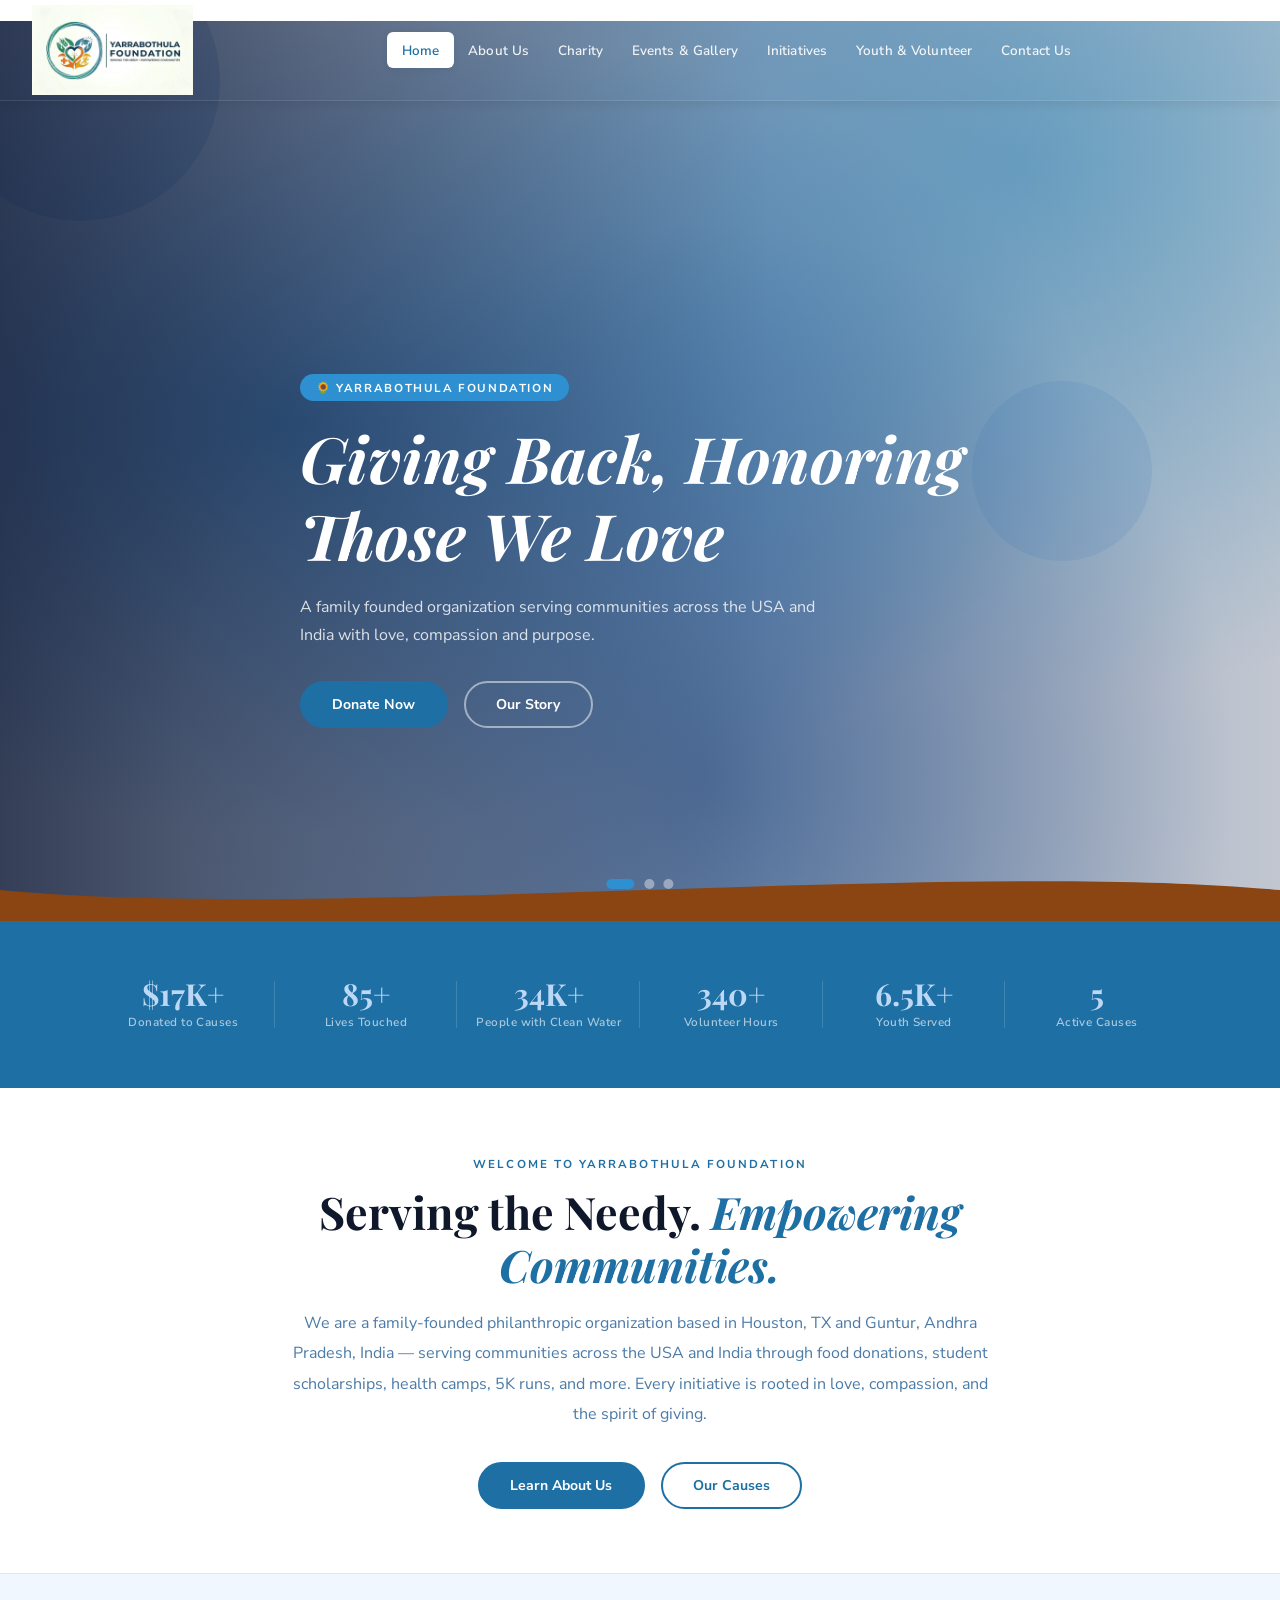
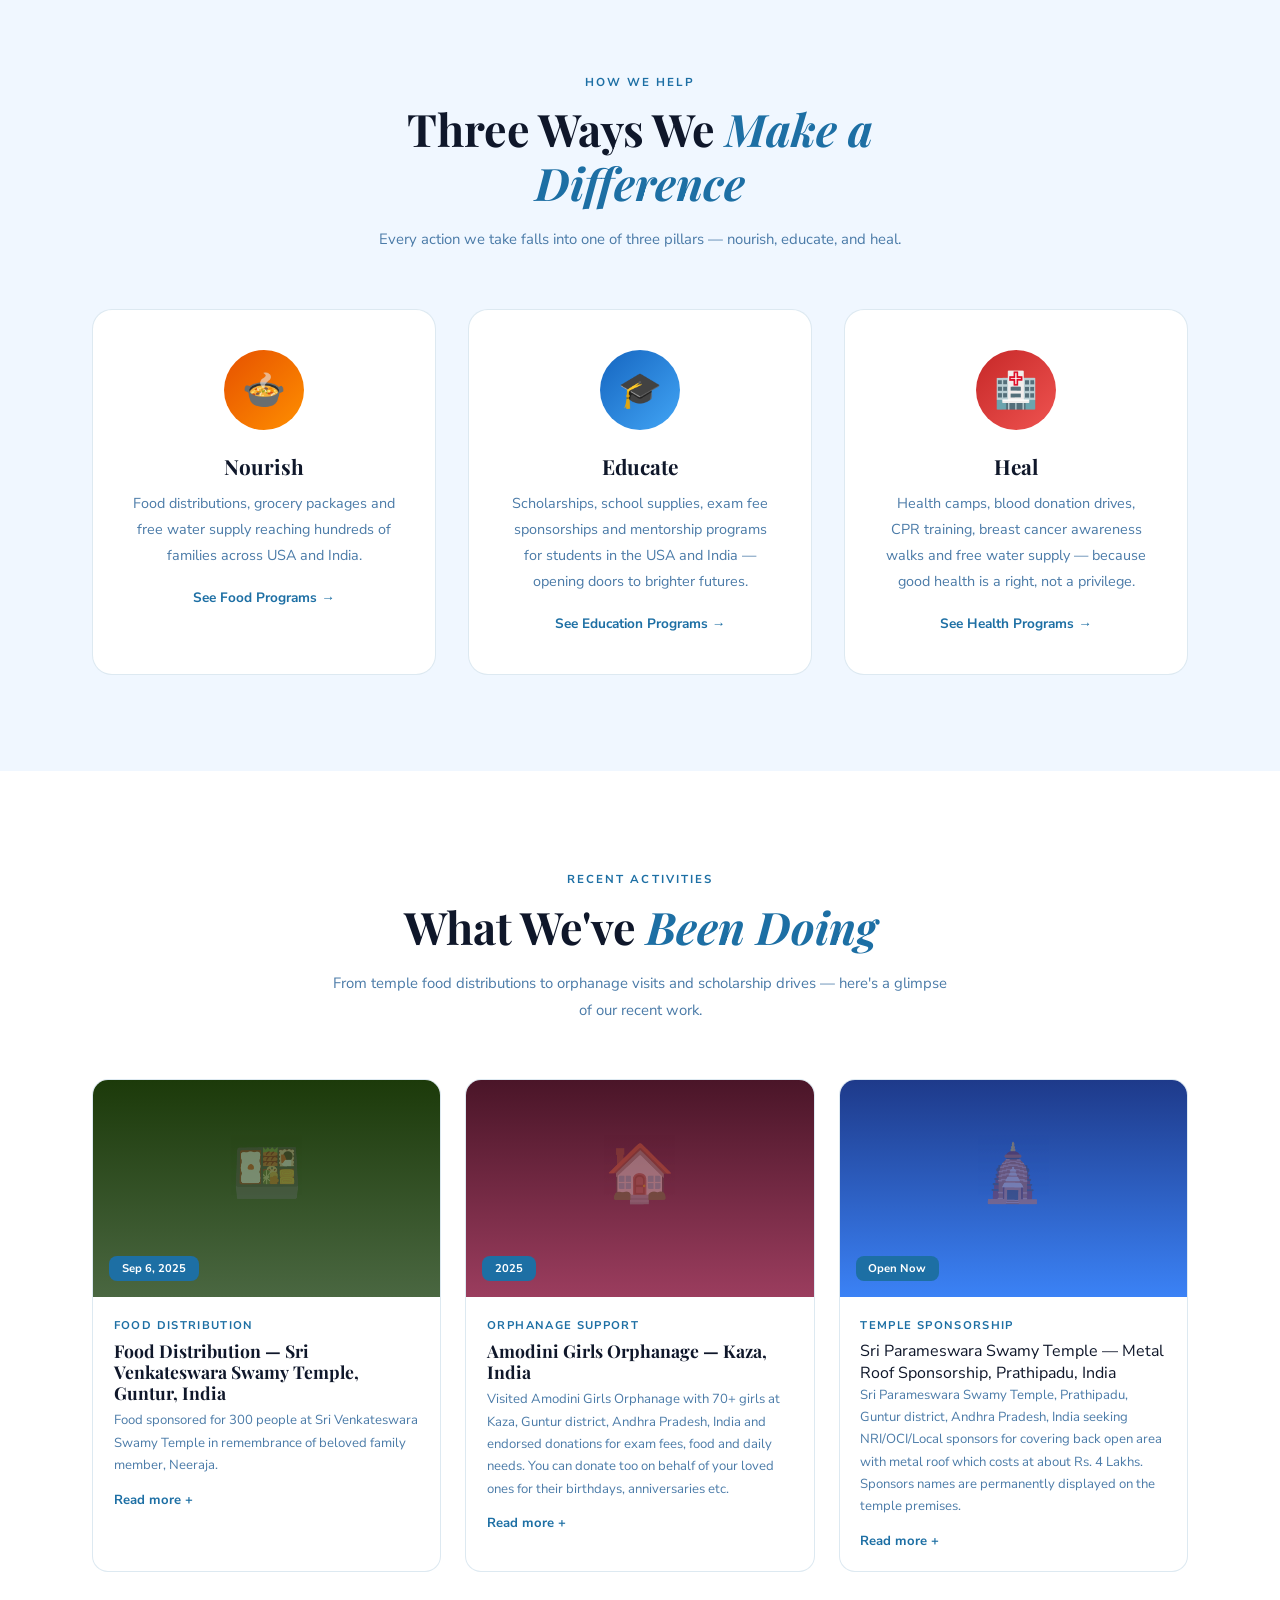
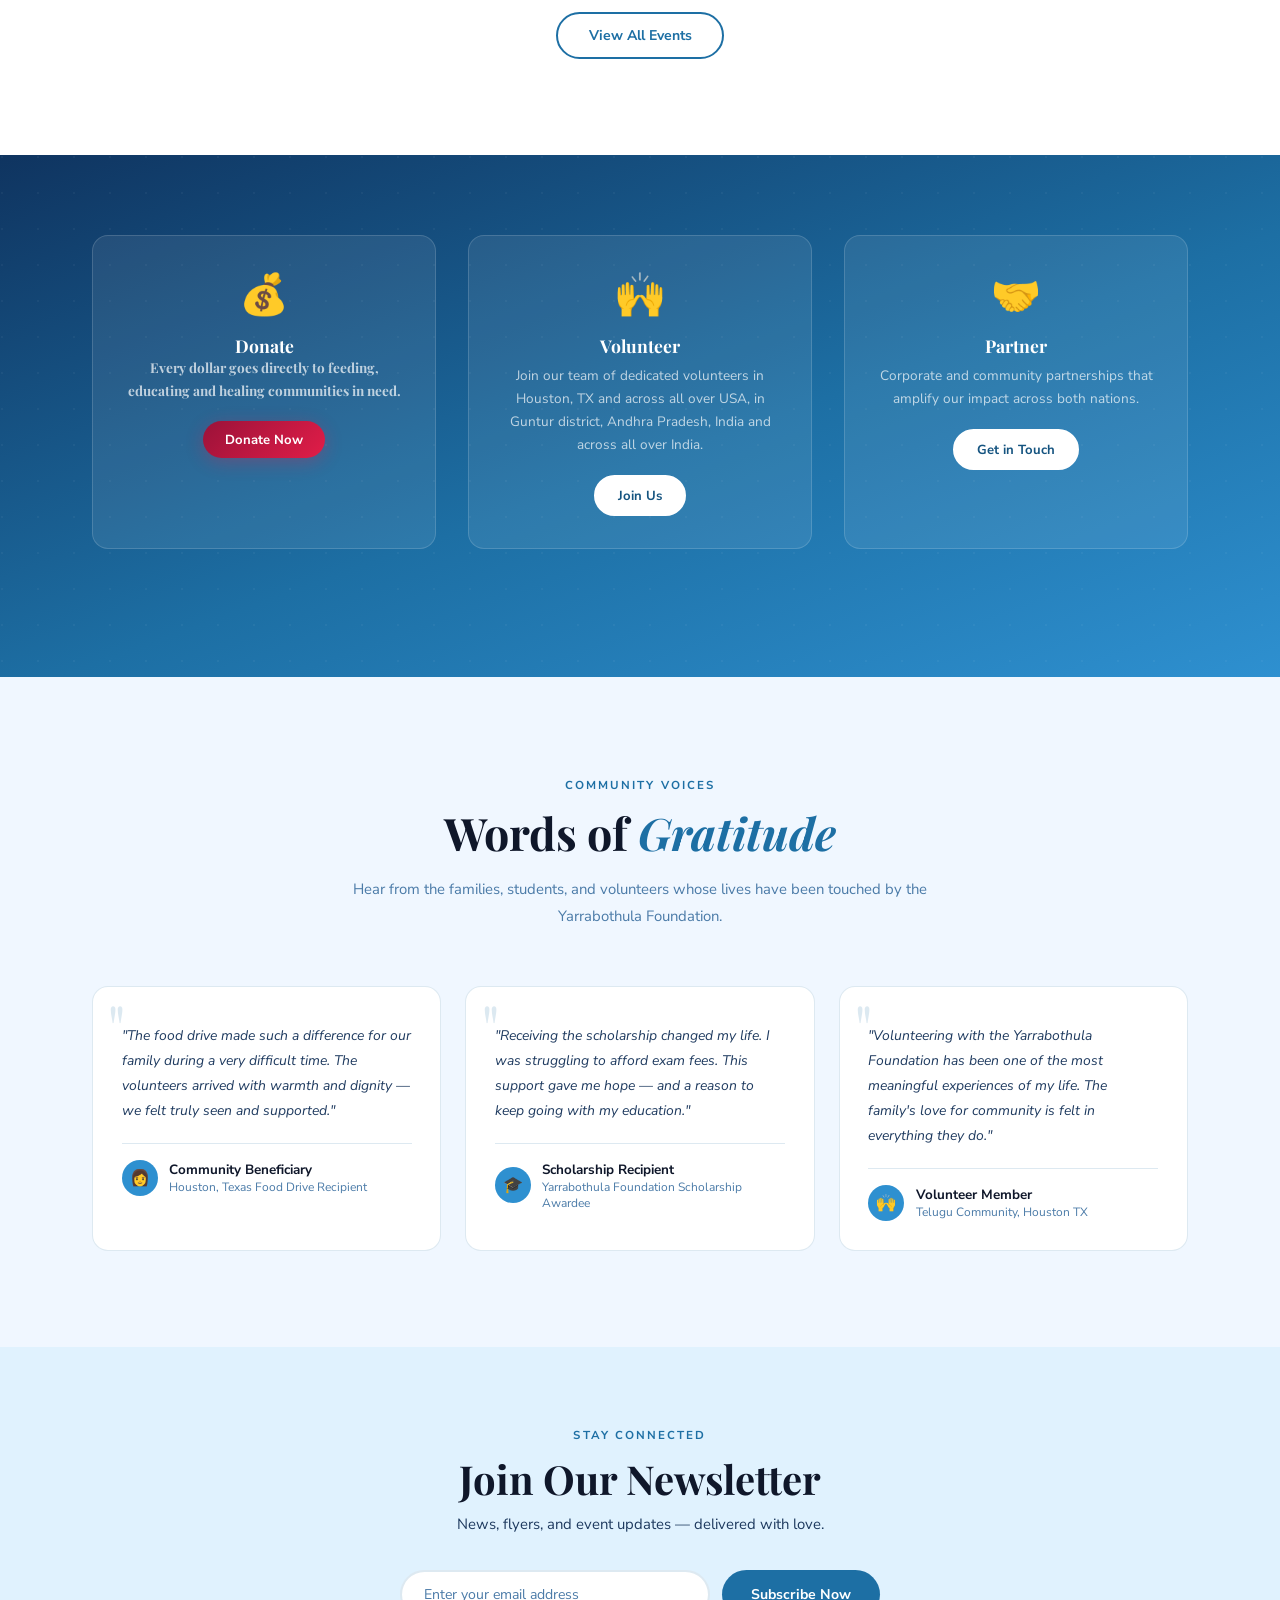
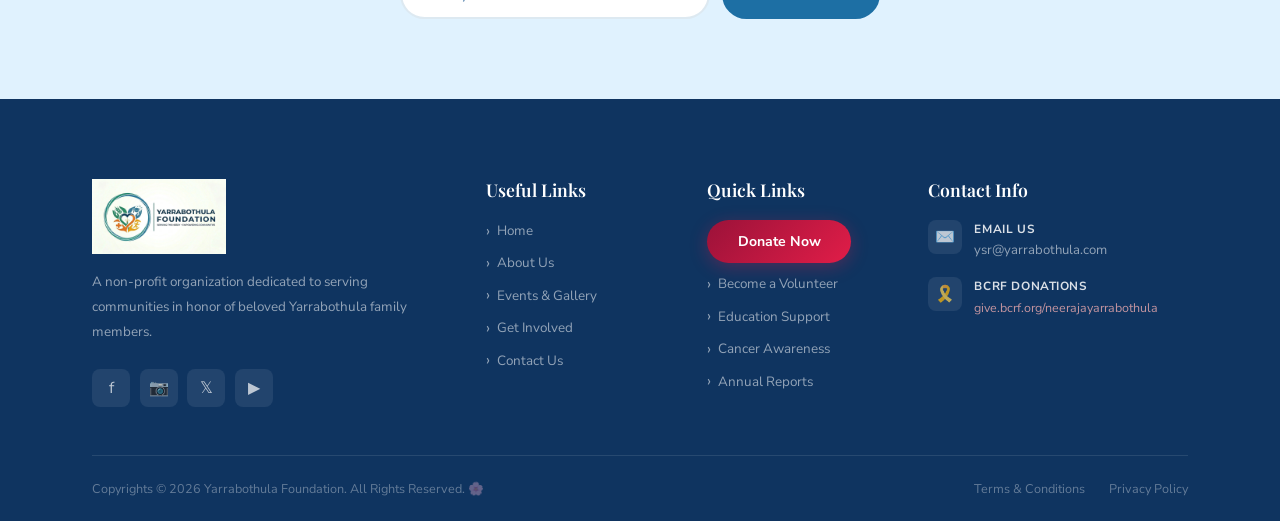
==== commit 888afc2e: "Add files via upload" ====
--- a/index.html
+++ b/index.html
@@ -101,9 +101,15 @@
 </nav>
 <!-- HERO SLIDER -->
   <section class="hero">
-    <div class="slide active"><div class="slide-bg-1"></div><div class="orb" style="width:280px;height:280px;top:-80px;left:-60px;background:rgba(30,100,180,.18);animation-duration:8s"></div><div class="orb" style="width:180px;height:180px;top:40%;right:10%;background:rgba(60,140,220,.12);animation-duration:11s;animation-delay:-3s"></div><div class="slide-ov s1-ov"></div><div class="slide-content container"><span class="slide-tag">🌻 Yarrabothula Foundation</span><h1 class="slide-title">Giving Back, Honoring <em>Those We Love</em></h1><p class="slide-sub">A family founded organization serving communities across the USA and India with love, compassion and purpose.</p><div class="slide-btns"><a href="javascript:void(0)" onclick="gotoPage('charity')" class="btn btn-clay">Donate Now</a><a href="javascript:void(0)" onclick="gotoPage('about')" class="btn btn-out">Our Story</a></div></div></div>
-    <div class="slide"><div class="slide-bg-2"></div><div class="orb" style="width:320px;height:320px;bottom:-100px;right:-80px;background:rgba(20,120,60,.2);animation-duration:10s"></div><div class="orb" style="width:150px;height:150px;top:20%;left:15%;background:rgba(40,160,80,.1);animation-duration:7s;animation-delay:-2s"></div><div class="slide-ov s2-ov"></div><div class="slide-content container"><span class="slide-tag">🎗️ Breast Cancer Awareness</span><h1 class="slide-title">Your Donation Brings Us <em>Closer to a Cure</em></h1><p class="slide-sub">In honor of Neeraja's four-year battle against Stage IV metastatic breast cancer — every dollar funds research that could save lives.</p><div class="slide-btns"><button onclick="openDonate()" class="donate-trigger-btn">🎗️ Donate Now</button></div></div></div>
-    <div class="slide"><div class="slide-bg-3"></div><div class="orb" style="width:240px;height:240px;top:-60px;right:10%;background:rgba(180,20,60,.2);animation-duration:9s"></div><div class="orb" style="width:200px;height:200px;bottom:-50px;left:5%;background:rgba(210,30,80,.15);animation-duration:12s;animation-delay:-4s"></div><div class="slide-ov s3-ov"></div><div class="slide-content container"><span class="slide-tag">🙌 Make a Difference</span><h1 class="slide-title">Be a Volunteer, <em>Change a Life Today</em></h1><p class="slide-sub">Join our growing family of volunteers across Texas and India. Every act of service honors the memory of those who gave everything.</p><div class="slide-btns"><a href="javascript:void(0)" onclick="gotoPage('involved')" class="btn btn-clay">Become a Volunteer</a><a href="javascript:void(0)" onclick="gotoPage('charity')" class="btn btn-out">See Our Causes</a></div></div></div>
+    <div class="slide active"><div class="slide-bg-1"></div><div class="orb" style="width:280px;height:280px;top:-80px;left:-60px;background:rgba(30,100,180,.18);animation-duration:8s"></div><div class="orb" style="width:180px;height:180px;top:40%;right:10%;background:rgba(60,140,220,.12);animation-duration:11s;animation-delay:-3s"></div><div class="slide-ov s1-ov"></div><div class="slide-content container"><span class="slide-tag">🌻 Yarrabothula Foundation</span><h1 class="slide-title">Giving Back, Honoring <em>Those We Love</em></h1><p class="slide-sub">A family founded organization serving communities across the USA and India with love, compassion and purpose.</p><div class="slide-btns">
+        <a href="https://616264f7-8282-483e-be17-3160199070dd.paylinks.godaddy.com" onclick="_blank" class="btn btn-clay">Donate Now</a>
+        <!--<a href="javascript:void(0)" onclick="gotoPage('charity')" class="btn btn-clay">Donate Now</a>-->
+        <a href="javascript:void(0)" onclick="gotoPage('about')" class="btn btn-out">Our Story</a></div></div></div>
+    <div class="slide"><div class="slide-bg-2"></div><div class="orb" style="width:320px;height:320px;bottom:-100px;right:-80px;background:rgba(20,120,60,.2);animation-duration:10s"></div><div class="orb" style="width:150px;height:150px;top:20%;left:15%;background:rgba(40,160,80,.1);animation-duration:7s;animation-delay:-2s"></div><div class="slide-ov s2-ov"></div><div class="slide-content container"><span class="slide-tag">🎗️ Breast Cancer Awareness</span><h1 class="slide-title">Your Donation Brings Us <em>Closer to a Cure</em></h1><p class="slide-sub">In honor of Neeraja's four-year battle against Stage IV metastatic breast cancer — every dollar funds research that could save lives.</p><div class="slide-btns">
+        <button onclick="window.open('https://give.bcrf.org/give/f6586884/#!/donation/checkout', '_blank')" class="donate-trigger-btn">🎗️ Donate Now</button>
+        <!--<button onclick="openDonate()" class="donate-trigger-btn">🎗️ Donate Now</button>-->
+        </div></div></div>
+    <div class="slide"><div class="slide-bg-3"></div><div class="orb" style="width:240px;height:240px;top:-60px;right:10%;background:rgba(180,20,60,.2);animation-duration:9s"></div><div class="orb" style="width:200px;height:200px;bottom:-50px;left:5%;background:rgba(210,30,80,.15);animation-duration:12s;animation-delay:-4s"></div><div class="slide-ov s3-ov"></div><div class="slide-content container"><span class="slide-tag">🙌 Make a Difference</span><h1 class="slide-title">Be a Volunteer, <em>Change a Life Today</em></h1><p class="slide-sub">Join our growing family of volunteers across USA and India. Every act of service honors the memory of those who gave everything.</p><div class="slide-btns"><a href="javascript:void(0)" onclick="gotoPage('involved')" class="btn btn-clay">Become a Volunteer</a><a href="javascript:void(0)" onclick="gotoPage('charity')" class="btn btn-out">See Our Causes</a></div></div></div>
     <div class="hero-dots"><span class="dot active" onclick="goSlide(0)"></span><span class="dot" onclick="goSlide(1)"></span><span class="dot" onclick="goSlide(2)"></span></div>
     <div class="hero-wave"><svg viewBox="0 0 1440 70" xmlns="http://www.w3.org/2000/svg" preserveAspectRatio="none"><path d="M0,35 C360,70 1080,0 1440,35 L1440,70 L0,70 Z" fill="#8B4513"/></svg></div>
   </section>
@@ -112,10 +118,10 @@
   <section class="impact-bar">
     <div class="container"><div class="impact-grid">
       <div class="impact-item"><span class="impact-num" data-t="20000" data-p="$" data-s="+">$0</span><span class="impact-label">Donated to Causes</span></div>
-      <div class="impact-item"><span class="impact-num" data-t="200" data-s="+">0</span><span class="impact-label">Lives Touched</span></div>
+      <div class="impact-item"><span class="impact-num" data-t="100" data-s="+">0</span><span class="impact-label">Lives Touched</span></div>
       <div class="impact-item"><span class="impact-num" data-t="40000" data-s="+">0</span><span class="impact-label">People with Clean Water</span></div>
-      <div class="impact-item"><span class="impact-num" data-t="900" data-s="+">0</span><span class="impact-label">Volunteer Hours</span></div>
-      <div class="impact-item"><span class="impact-num" data-t="73600" data-s="+">0</span><span class="impact-label">Youth Served</span></div>
+      <div class="impact-item"><span class="impact-num" data-t="400" data-s="+">0</span><span class="impact-label">Volunteer Hours</span></div>
+      <div class="impact-item"><span class="impact-num" data-t="7600" data-s="+">0</span><span class="impact-label">Youth Served</span></div>
       <div class="impact-item"><span class="impact-num" data-t="6">0</span><span class="impact-label">Active Causes</span></div>
     </div></div>
   </section>
@@ -125,7 +131,7 @@
     <div class="cn reveal">
       <span class="sec-tag">Welcome to Yarrabothula Foundation</span>
       <h2 class="sec-title" style="margin-bottom:1rem">Serving the Needy. <em>Empowering Communities.</em></h2>
-      <p style="font-size:1rem;color:var(--mu);line-height:1.9;max-width:700px;margin:0 auto 2rem">We are a family-founded philanthropic organization based in Houston, TX — serving communities across the USA and India through food donations, student scholarships, health camps, 5K runs, and more. Every initiative is rooted in love, compassion, and the spirit of giving.</p>
+      <p style="font-size:1rem;color:var(--mu);line-height:1.9;max-width:700px;margin:0 auto 2rem">We are a family-founded philanthropic organization based in Houston, TX and Guntur, Andhra Pradesh, India — serving communities across the USA and India through food donations, student scholarships, health camps, 5K runs, and more. Every initiative is rooted in love, compassion, and the spirit of giving.</p>
       <div style="display:flex;justify-content:center;gap:1rem;flex-wrap:wrap">
         <a href="javascript:void(0)" onclick="gotoPage('about')" class="btn btn-clay">Learn About Us</a>
         <a href="javascript:void(0)" onclick="gotoPage('charity')" class="btn btn-outline">Our Causes</a>
@@ -141,19 +147,19 @@
         <div style="background:var(--white);border-radius:20px;padding:2.5rem;text-align:center;border:1px solid var(--bdr);transition:all .3s" onmouseover="this.style.transform='translateY(-6px)';this.style.boxShadow='var(--shd)'" onmouseout="this.style.transform='';this.style.boxShadow=''">
           <div style="width:80px;height:80px;background:linear-gradient(135deg,#e65100,#ff8f00);border-radius:50%;margin:0 auto 1.5rem;display:flex;align-items:center;justify-content:center;font-size:2.2rem">🍲</div>
           <h3 style="font-size:1.3rem;color:var(--td);margin-bottom:.8rem">Nourish</h3>
-          <p style="font-size:.9rem;color:var(--mu);line-height:1.8">Monthly food distributions, grocery packages, and free water supply reaching hundreds of families across Texas and Andhra Pradesh every month.</p>
+          <p style="font-size:.9rem;color:var(--mu);line-height:1.8">Food distributions, grocery packages and free water supply reaching hundreds of families across USA and India.</p>
           <a href="javascript:void(0)" onclick="gotoPage('charity')" style="display:inline-block;margin-top:1.2rem;font-size:.85rem;font-weight:700;color:var(--clay)">See Food Programs →</a>
         </div>
         <div style="background:var(--white);border-radius:20px;padding:2.5rem;text-align:center;border:1px solid var(--bdr);transition:all .3s" onmouseover="this.style.transform='translateY(-6px)';this.style.boxShadow='var(--shd)'" onmouseout="this.style.transform='';this.style.boxShadow=''">
           <div style="width:80px;height:80px;background:linear-gradient(135deg,#1565c0,#42a5f5);border-radius:50%;margin:0 auto 1.5rem;display:flex;align-items:center;justify-content:center;font-size:2.2rem">🎓</div>
           <h3 style="font-size:1.3rem;color:var(--td);margin-bottom:.8rem">Educate</h3>
-          <p style="font-size:.9rem;color:var(--mu);line-height:1.8">Scholarships, school supplies, exam fee sponsorships, and mentorship programs for students in the USA and India — opening doors to brighter futures.</p>
+          <p style="font-size:.9rem;color:var(--mu);line-height:1.8">Scholarships, school supplies, exam fee sponsorships and mentorship programs for students in the USA and India — opening doors to brighter futures.</p>
           <a href="javascript:void(0)" onclick="gotoPage('charity')" style="display:inline-block;margin-top:1.2rem;font-size:.85rem;font-weight:700;color:var(--clay)">See Education Programs →</a>
         </div>
         <div style="background:var(--white);border-radius:20px;padding:2.5rem;text-align:center;border:1px solid var(--bdr);transition:all .3s" onmouseover="this.style.transform='translateY(-6px)';this.style.boxShadow='var(--shd)'" onmouseout="this.style.transform='';this.style.boxShadow=''">
           <div style="width:80px;height:80px;background:linear-gradient(135deg,#c62828,#ef5350);border-radius:50%;margin:0 auto 1.5rem;display:flex;align-items:center;justify-content:center;font-size:2.2rem">🏥</div>
           <h3 style="font-size:1.3rem;color:var(--td);margin-bottom:.8rem">Heal</h3>
-          <p style="font-size:.9rem;color:var(--mu);line-height:1.8">Health camps, blood donation drives, CPR training, breast cancer awareness walks, and free water supply — because good health is a right, not a privilege.</p>
+          <p style="font-size:.9rem;color:var(--mu);line-height:1.8">Health camps, blood donation drives, CPR training, breast cancer awareness walks and free water supply — because good health is a right, not a privilege.</p>
           <a href="javascript:void(0)" onclick="gotoPage('charity')" style="display:inline-block;margin-top:1.2rem;font-size:.85rem;font-weight:700;color:var(--clay)">See Health Programs →</a>
         </div>
       </div>
@@ -165,9 +171,10 @@
     <div class="container">
       <div class="sec-hdr reveal"><span class="sec-tag">Recent Activities</span><h2 class="sec-title">What We've <em>Been Doing</em></h2><p>From temple food distributions to orphanage visits and scholarship drives — here's a glimpse of our recent work.</p></div>
       <div class="ev-grid">
-        <div class="ev-card reveal"><div class="ev-img ei2"><span class="ev-emoji">🍱</span><span class="ev-date-tag">Sep 6, 2025</span></div><div class="ev-body"><span class="ev-cat">Food Distribution</span><h3>Food Distribution — Sri Venkateswara Swamy Temple, Guntur</h3><p>Food sponsored for 300 people at Sri Venkateswara Swamy Temple in remembrance of beloved family members.</p><span class="ev-link" onclick="gotoPage('events')">Read more +</span></div></div>
-        <div class="ev-card reveal"><div class="ev-img ei3"><span class="ev-emoji">🏠</span><span class="ev-date-tag">2025</span></div><div class="ev-body"><span class="ev-cat">Orphanage Support</span><h3>Amodini Girls Orphanage — Kaza Tollgate, Guntur</h3><p>Visited 70+ girls at Amodini Trust, endorsed donations for exam fees, food and daily needs. You can donate on behalf of loved ones for birthdays and anniversaries.</p><span class="ev-link" onclick="gotoPage('events')">Read more +</span></div></div>
-        <div class="ev-card reveal"><div class="ev-img ei4"><span class="ev-emoji">🛕</span><span class="ev-date-tag">Open Now</span></div><div class="ev-body"><span class="ev-cat">Temple Sponsorship</span><h3>Sri Parameswara Swamy Temple — Roof Sponsorship, Prathipadu</h3><p>Seeking NRI sponsors for metal roof at Rs. 4 Lakhs. Sponsors' names permanently displayed on temple premises.</p><span class="ev-link" onclick="gotoPage('events')">Read more +</span></div></div>
+        <div class="ev-card reveal"><div class="ev-img ei2"><span class="ev-emoji">🍱</span><span class="ev-date-tag">Sep 6, 2025</span></div><div class="ev-body"><span class="ev-cat">Food Distribution</span><h3>Food Distribution — Sri Venkateswara Swamy Temple, Guntur, India</h3><p>Food sponsored for 300 people at Sri Venkateswara Swamy Temple in remembrance of beloved family member, Neeraja.</p><span class="ev-link" onclick="gotoPage('events')">Read more +</span></div></div>
+        <div class="ev-card reveal"><div class="ev-img ei3"><span class="ev-emoji">🏠</span><span class="ev-date-tag">2025</span></div><div class="ev-body"><span class="ev-cat">Orphanage Support</span><h3>Amodini Girls Orphanage — Kaza, India</h3><p>Visited Amodini Girls Orphanage with 70+ girls at Kaza, Guntur district, Andhra Pradesh, India and endorsed donations for exam fees, food and daily needs. You can donate too on behalf of your loved ones for their birthdays, anniversaries etc.</p><span class="ev-link" onclick="gotoPage('events')">Read more +</span></div></div>
+        <div class="ev-card reveal"><div class="ev-img ei4"><span class="ev-emoji">🛕</span><span class="ev-date-tag">Open Now</span></div><div class="ev-body"><span class="ev-cat">Temple Sponsorship</span><h>
+            Sri Parameswara Swamy Temple — Metal Roof Sponsorship, Prathipadu, India</h3><p>Sri Parameswara Swamy Temple, Prathipadu, Guntur district, Andhra Pradesh, India seeking NRI/OCI/Local sponsors for covering back open area with metal roof which costs at about Rs. 4 Lakhs. Sponsors names are permanently displayed on the temple premises.</p><span class="ev-link" onclick="gotoPage('events')">Read more +</span></div></div>
       </div>
       <div style="text-align:center;margin-top:2.5rem"><a href="javascript:void(0)" onclick="gotoPage('events')" class="btn btn-outline" style="cursor:pointer">View All Events</a></div>
     </div>
@@ -180,14 +187,16 @@
       <div style="display:grid;grid-template-columns:repeat(3,1fr);gap:2rem;margin-bottom:3rem" class="reveal">
         <div style="background:rgba(255,255,255,.08);border:1px solid rgba(255,255,255,.15);border-radius:16px;padding:2rem;text-align:center">
           <div style="font-size:2.5rem;margin-bottom:.8rem">💰</div>
-          <h3 style="font-size:1.1rem;color:#fff;margin-bottom:.5rem">Donate</h3>
+          <h3 style="font-size:1.1rem;color:#fff;margin-bottom:.5rem">Donate</h>
           <p style="font-size:.85rem;color:rgba(255,255,255,.7);line-height:1.7;margin-bottom:1.2rem">Every dollar goes directly to feeding, educating and healing communities in need.</p>
-          <button onclick="openDonate()" class="donate-trigger-btn" style="font-size:.82rem;padding:.6rem 1.4rem">Donate Now</button>
+          <button onclick="window.open('https://616264f7-8282-483e-be17-3160199070dd.paylinks.godaddy.com', '_blank')" class="donate-trigger-btn" style="font-size:.82rem;padding:.6rem 1.4rem">
+              Donate Now</button>
+          <!--<button onclick="openDonate()" class="donate-trigger-btn" style="font-size:.82rem;padding:.6rem 1.4rem">Donate Now</button>-->
         </div>
         <div style="background:rgba(255,255,255,.08);border:1px solid rgba(255,255,255,.15);border-radius:16px;padding:2rem;text-align:center">
           <div style="font-size:2.5rem;margin-bottom:.8rem">🙌</div>
           <h3 style="font-size:1.1rem;color:#fff;margin-bottom:.5rem">Volunteer</h3>
-          <p style="font-size:.85rem;color:rgba(255,255,255,.7);line-height:1.7;margin-bottom:1.2rem">Join our team of dedicated volunteers across Houston, TX and Guntur, India.</p>
+          <p style="font-size:.85rem;color:rgba(255,255,255,.7);line-height:1.7;margin-bottom:1.2rem">Join our team of dedicated volunteers in Houston, TX and across all over USA, in Guntur district, Andhra Pradesh, India and across all over India.</p>
           <a href="javascript:void(0)" onclick="gotoPage('involved')" class="btn btn-wh" style="font-size:.82rem;padding:.6rem 1.4rem">Join Us</a>
         </div>
         <div style="background:rgba(255,255,255,.08);border:1px solid rgba(255,255,255,.15);border-radius:16px;padding:2rem;text-align:center">
@@ -216,6 +225,7 @@
   <section class="newsletter"><div class="cn reveal"><span class="sec-tag" style="display:block;text-align:center">Stay Connected</span><h2>Join Our Newsletter</h2><p>News, flyers, and event updates — delivered with love.</p><form class="nl-form" onsubmit="subNL(event,'nl1')"><input type="email" placeholder="Enter your email address" required><button type="submit">Subscribe Now</button></form><p class="nl-ok" id="nl1">🌸 Thank you! You're now part of our family.</p></div></section>
 
   <!-- FOOTER -->
+  <!--
       <footer><div class="container">
     <div class="ft-grid">
       <div class="ft-brand">
@@ -264,6 +274,7 @@
     </div>
     <div class="ft-bottom"><span>Copyrights &copy; 2025 Yarrabothula Foundation. All Rights Reserved. 🌸</span><div class="ft-bot-links"><a href="#">Terms &amp; Conditions</a><a href="#">Privacy Policy</a></div></div>
   </div></footer>
+   -->
 <footer><div class="container">
   <div class="ft-grid">
     <div class="ft-brand">
@@ -271,10 +282,16 @@
         <img src="[data-uri]" alt="Yarrabothula Foundation" style="height:75px;width:auto;flex-shrink:0">
       </div>
       <p>A non-profit organization dedicated to serving communities in honor of beloved Yarrabothula family members.</p>
-      <div class="soc-links">
+      <!--<div class="soc-links">
         <a class="soc-link" href="#" title="Facebook">f</a>
         <a class="soc-link" href="#" title="Instagram">📷</a>
         <a class="soc-link" href="#" title="Twitter">𝕏</a>
+        <a class="soc-link" href="#" title="YouTube">▶</a>
+      </div>-->
+      <div class="soc-links">
+        <a class="soc-link" href="https://www.facebook.com/ysrforpeople/" target="_blank" title="Facebook">f</a>
+        <a class="soc-link" href="https://www.instagram.com/ysrforpeople/" title="Instagram">📷</a>
+        <a class="soc-link" href="https://x.com/YSRforPeople" target="_blank" title="Twitter">𝕏</a>
         <a class="soc-link" href="#" title="YouTube">▶</a>
       </div>
     </div>
@@ -286,7 +303,10 @@
       <li><a href="contact.html">Contact Us</a></li>
     </ul></div>
     <div class="ft-col"><h4>Quick Links</h4><ul>
-      <li><a href="#" onclick="openDonate();return false">Donate Now</a></li>
+      <li>
+          <button onclick="window.open('https://616264f7-8282-483e-be17-3160199070dd.paylinks.godaddy.com', '_blank')" class="donate-trigger-btn">Donate Now</button>
+          <!--<a href="#" onclick="openDonate();return false">Donate Now</a>-->
+          </li>
       <li><a href="volunteer.html">Become a Volunteer</a></li>
       <li><a href="charity.html">Education Support</a></li>
       <li><a href="charity.html">Cancer Awareness</a></li>
@@ -297,11 +317,28 @@
       <div class="ft-ci"><div class="ft-ci-ic">🎗️</div><div class="ft-ci-tx"><strong>BCRF Donations</strong><a href="http://give.bcrf.org/neerajayarrabothula" target="_blank" style="color:rgba(255,180,180,.75);font-size:.78rem">give.bcrf.org/neerajayarrabothula</a></div></div>
     </div>
   </div>
-  <div class="ft-bottom"><span>Copyrights &copy; 2025 Yarrabothula Foundation. All Rights Reserved. 🌸</span><div class="ft-bot-links"><a href="#">Terms &amp; Conditions</a><a href="#">Privacy Policy</a></div></div>
+  <div class="ft-bottom"><span>Copyrights &copy; 2026 Yarrabothula Foundation. All Rights Reserved. 🌸</span><div class="ft-bot-links"><a href="#">Terms &amp; Conditions</a><a href="#">Privacy Policy</a></div></div>
 </div></footer>
 <script>
 const ro=new IntersectionObserver((e)=>{e.forEach((el,i)=>{if(el.isIntersecting){setTimeout(()=>el.target.classList.add('visible'),i*80);ro.unobserve(el.target)}});},{threshold:0.1});
 document.querySelectorAll('.reveal').forEach(el=>ro.observe(el));
+function gotoPage(text){
+    if(text=="about"){
+        window.open("about.html", "_self");
+    }else if(text=="charity"){
+        window.open("charity.html", "_self");
+    }else if(text=="events"){
+        window.open("events.html", "_self");
+    }else if(text=="initiatives"){
+        window.open("initiatives.html", "_self");
+    }else if(text=="volunteer"){
+        window.open("volunteer.html", "_self");
+    }else if(text=="contact"){
+        window.open("contact.html", "_self");
+    }else if(text=="involved"){
+        window.open("volunteer.html", "_self");
+    }
+}
 function subNL(e,id){e.preventDefault();document.getElementById(id).style.display='block';e.target.reset()}
 function switchTab(btn,id){const p=btn.closest('section');p.querySelectorAll('.tab-btn').forEach(b=>b.classList.remove('active'));p.querySelectorAll('.tab-panel').forEach(x=>x.classList.remove('active'));btn.classList.add('active');document.getElementById(id).classList.add('active')}
 function selAmt(b){b.closest('section').querySelectorAll('.amt-btn').forEach(x=>x.classList.remove('sel'));b.classList.add('sel')}
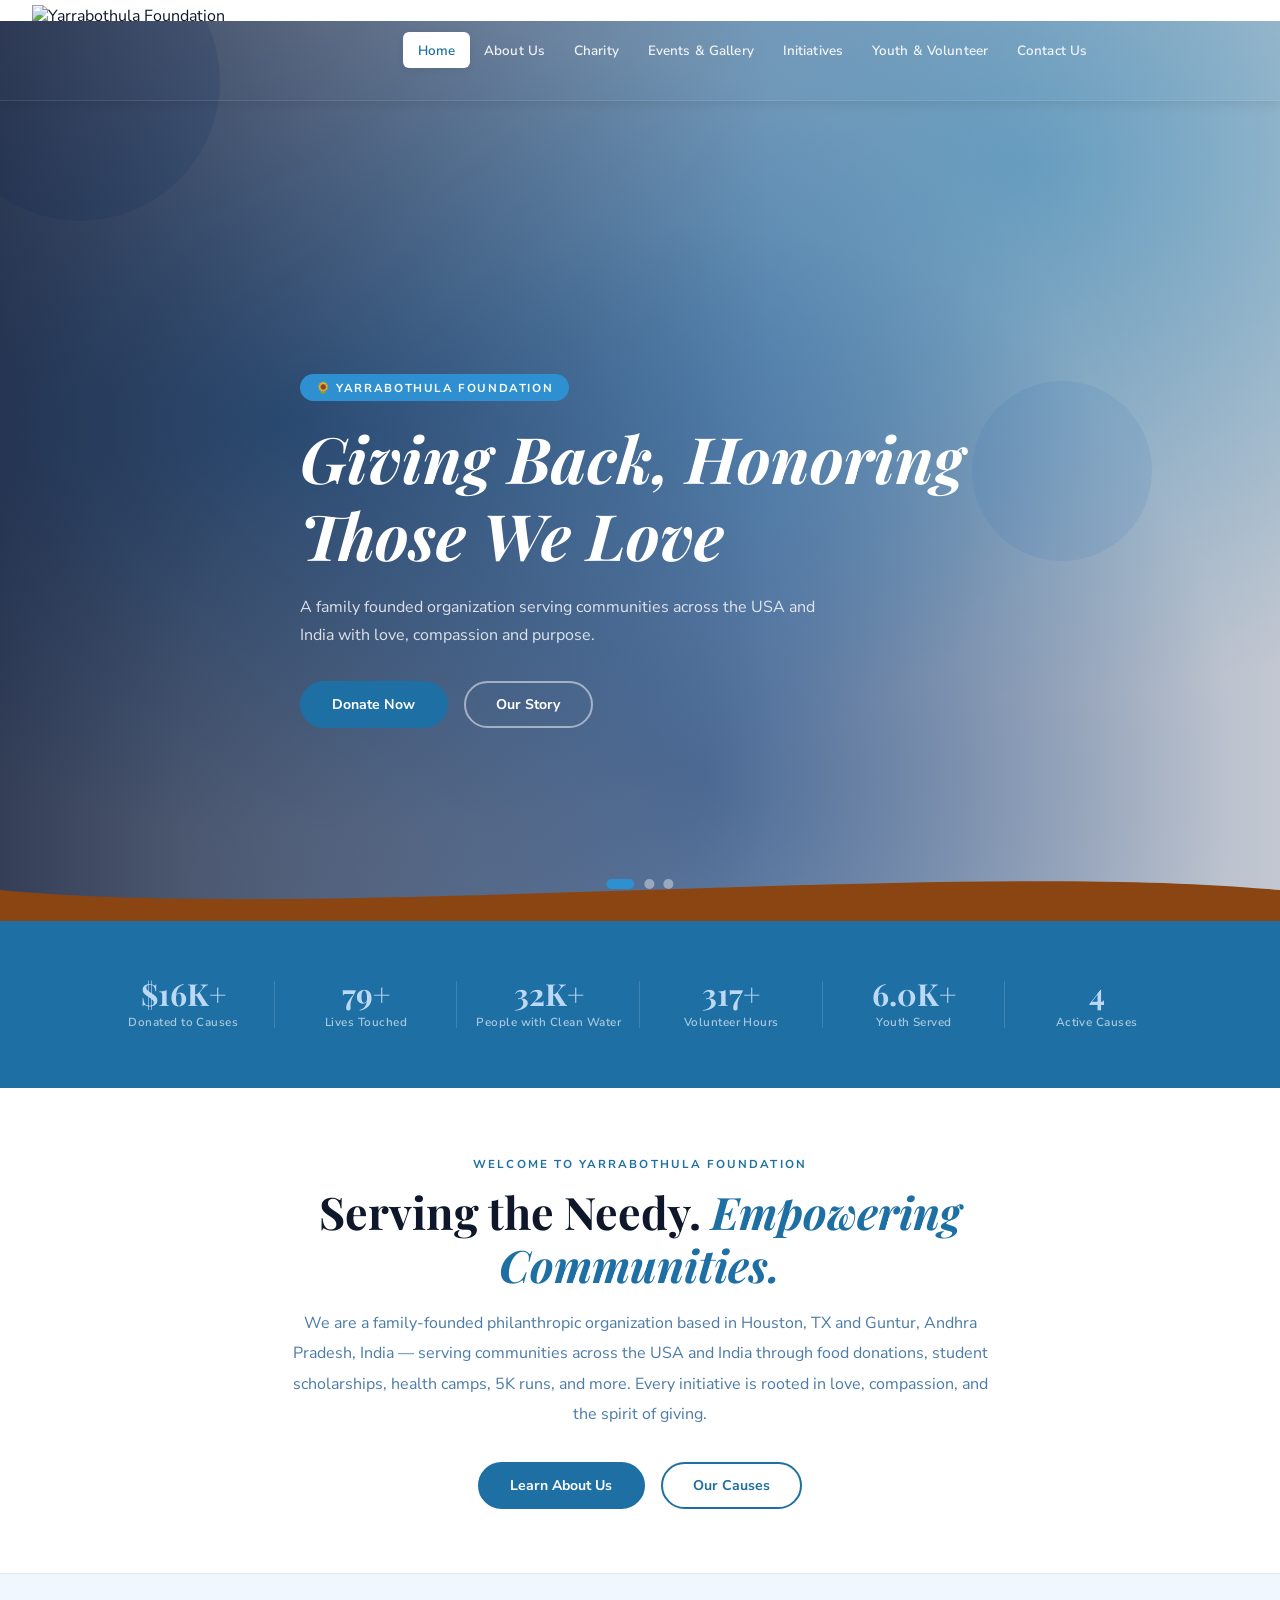
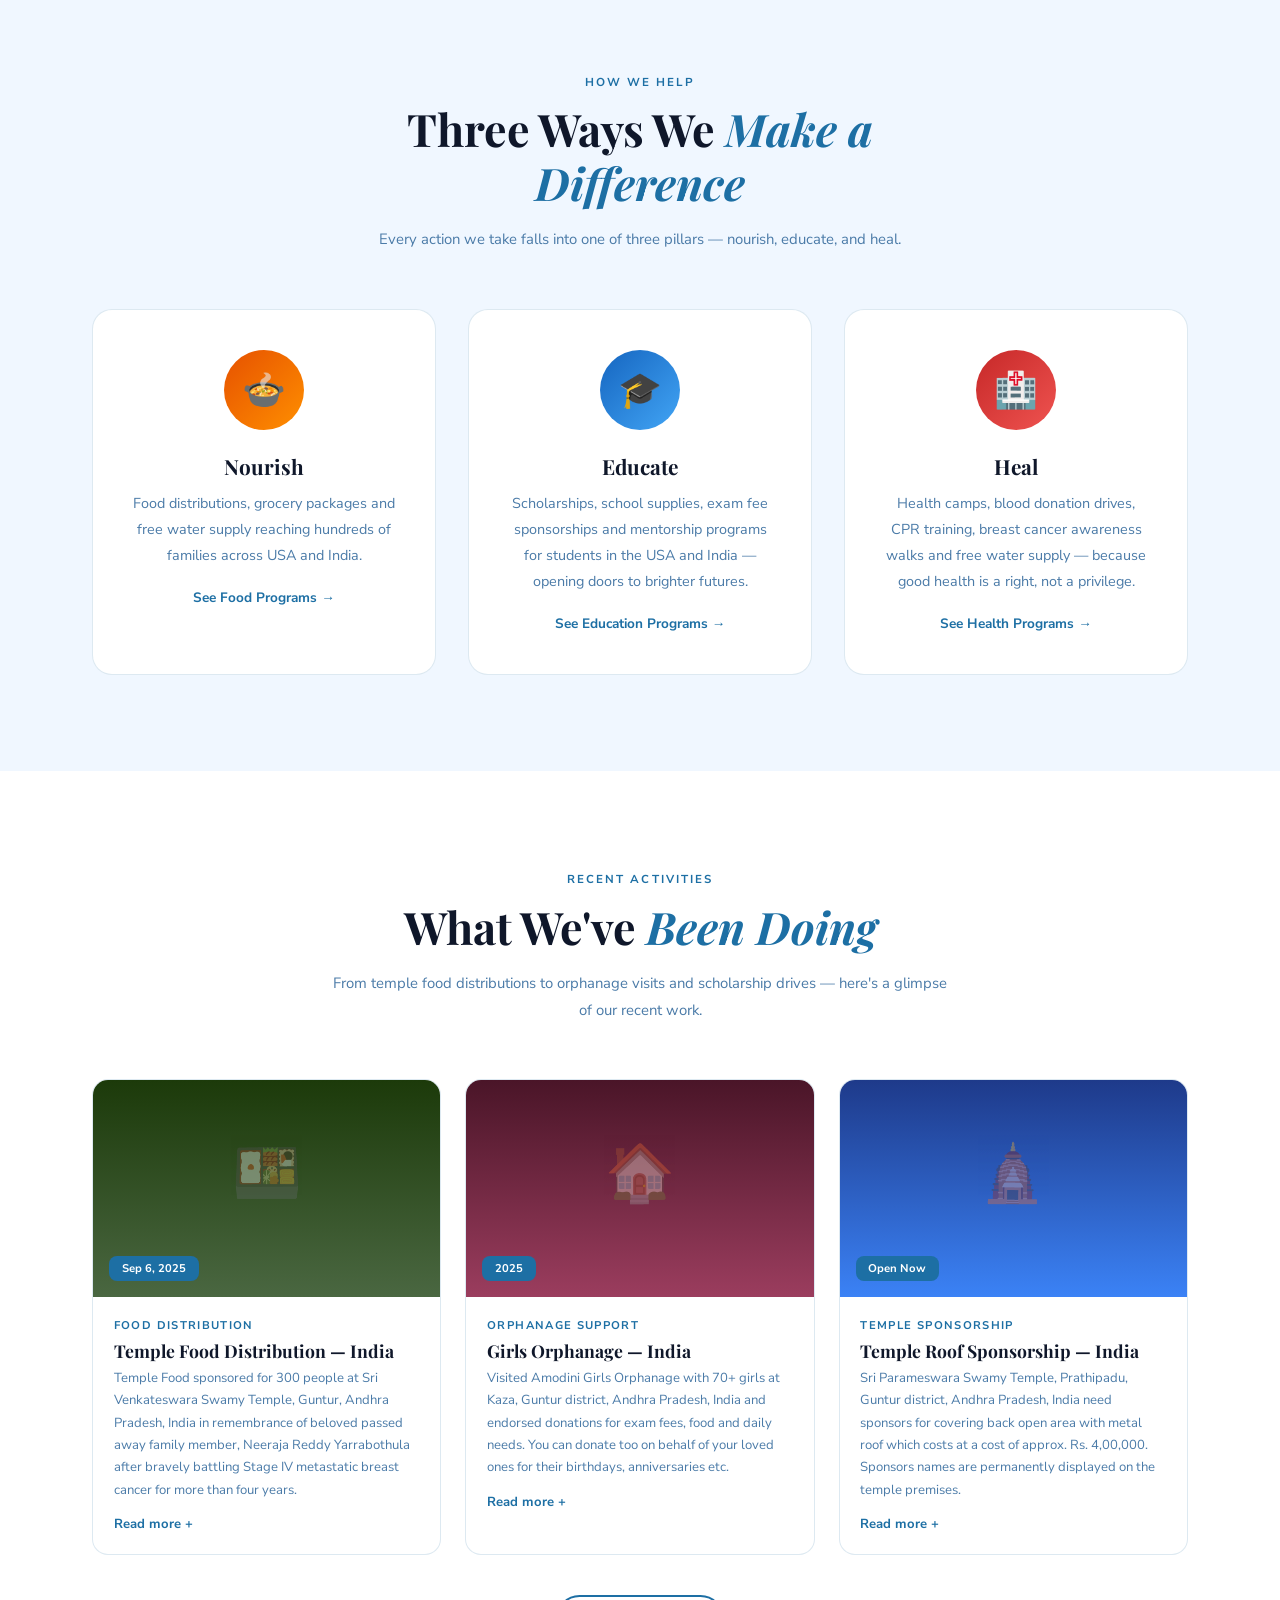
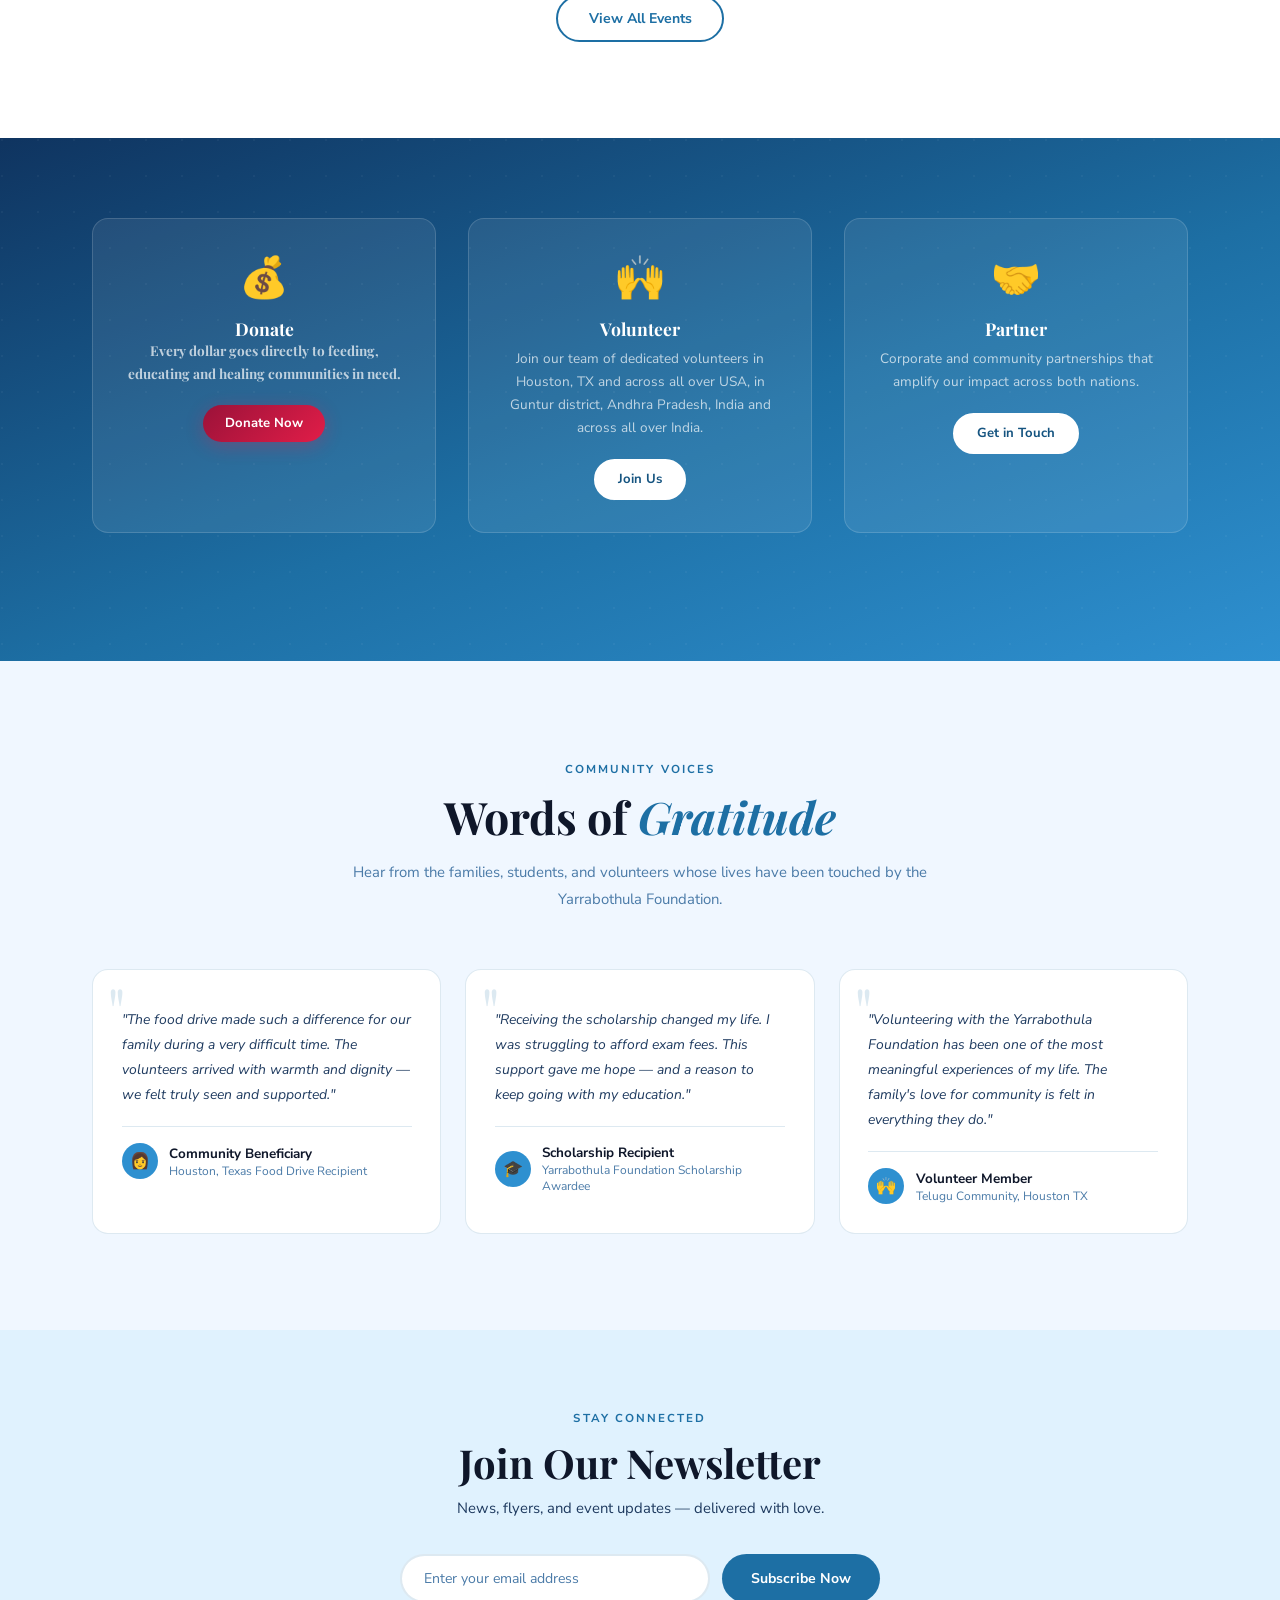
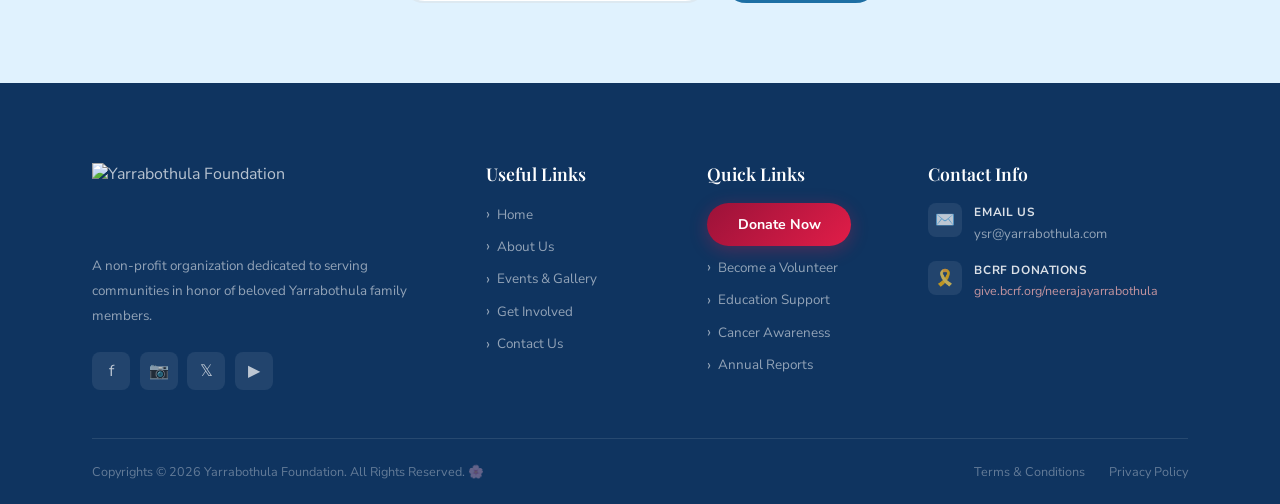
==== commit 270546b2: "Add files via upload" ====
--- a/index.html
+++ b/index.html
@@ -22,6 +22,22 @@
 .dot.active{background:var(--clay-s);width:28px;border-radius:5px}
 .hw{position:absolute;bottom:0;left:0;right:0;z-index:5}
 .hw svg{display:block;width:100%}
+.hamburger{display:none;flex-direction:column;justify-content:center;gap:5px;background:none;border:none;cursor:pointer;padding:8px;z-index:1001;position:relative;pointer-events:all;}
+.hamburger span{display:block;width:25px;height:3px;background:#fff;border-radius:3px;transition:all .3s ease}
+.hamburger.open span:nth-child(1){transform:translateY(8px) rotate(45deg)}
+.hamburger.open span:nth-child(2){opacity:0}
+.hamburger.open span:nth-child(3){transform:translateY(-8px) rotate(-45deg)}
+
+@media(max-width:768px){
+  .hamburger{display:flex}
+  .nav-links{display:none;position:absolute;top:100%;left:0;right:0;background:#0a1a3a;flex-direction:column;padding:1rem 0;z-index:999;box-shadow:0 8px 24px rgba(0,0,0,.3)}
+  .nav-links.open{display:flex}
+  .nav-links li{width:100%}
+  .nav-links li a{display:block;padding:.85rem 1.5rem;color:#fff;font-size:1rem;border-bottom:1px solid rgba(255,255,255,.08)}
+  .nav-links li a:hover,.nav-links li a.active{background:rgba(255,255,255,.08);color:var(--sand,#e8c97a)}
+  .nav-inner{position:relative;display:flex;align-items:center;justify-content:space-between;padding:.5rem 1rem}
+  div[style*="grid-template-columns:1fr 1fr 1fr"]{grid-template-columns:1fr !important}
+}
 </style>
 </head>
 <body>
@@ -87,9 +103,14 @@
 <nav id="mainNav" class="page-nav" style="position:relative;background:transparent">
   <div class="nav-inner">
     <a href="index.html" class="nav-logo">
-      <img src="[data-uri]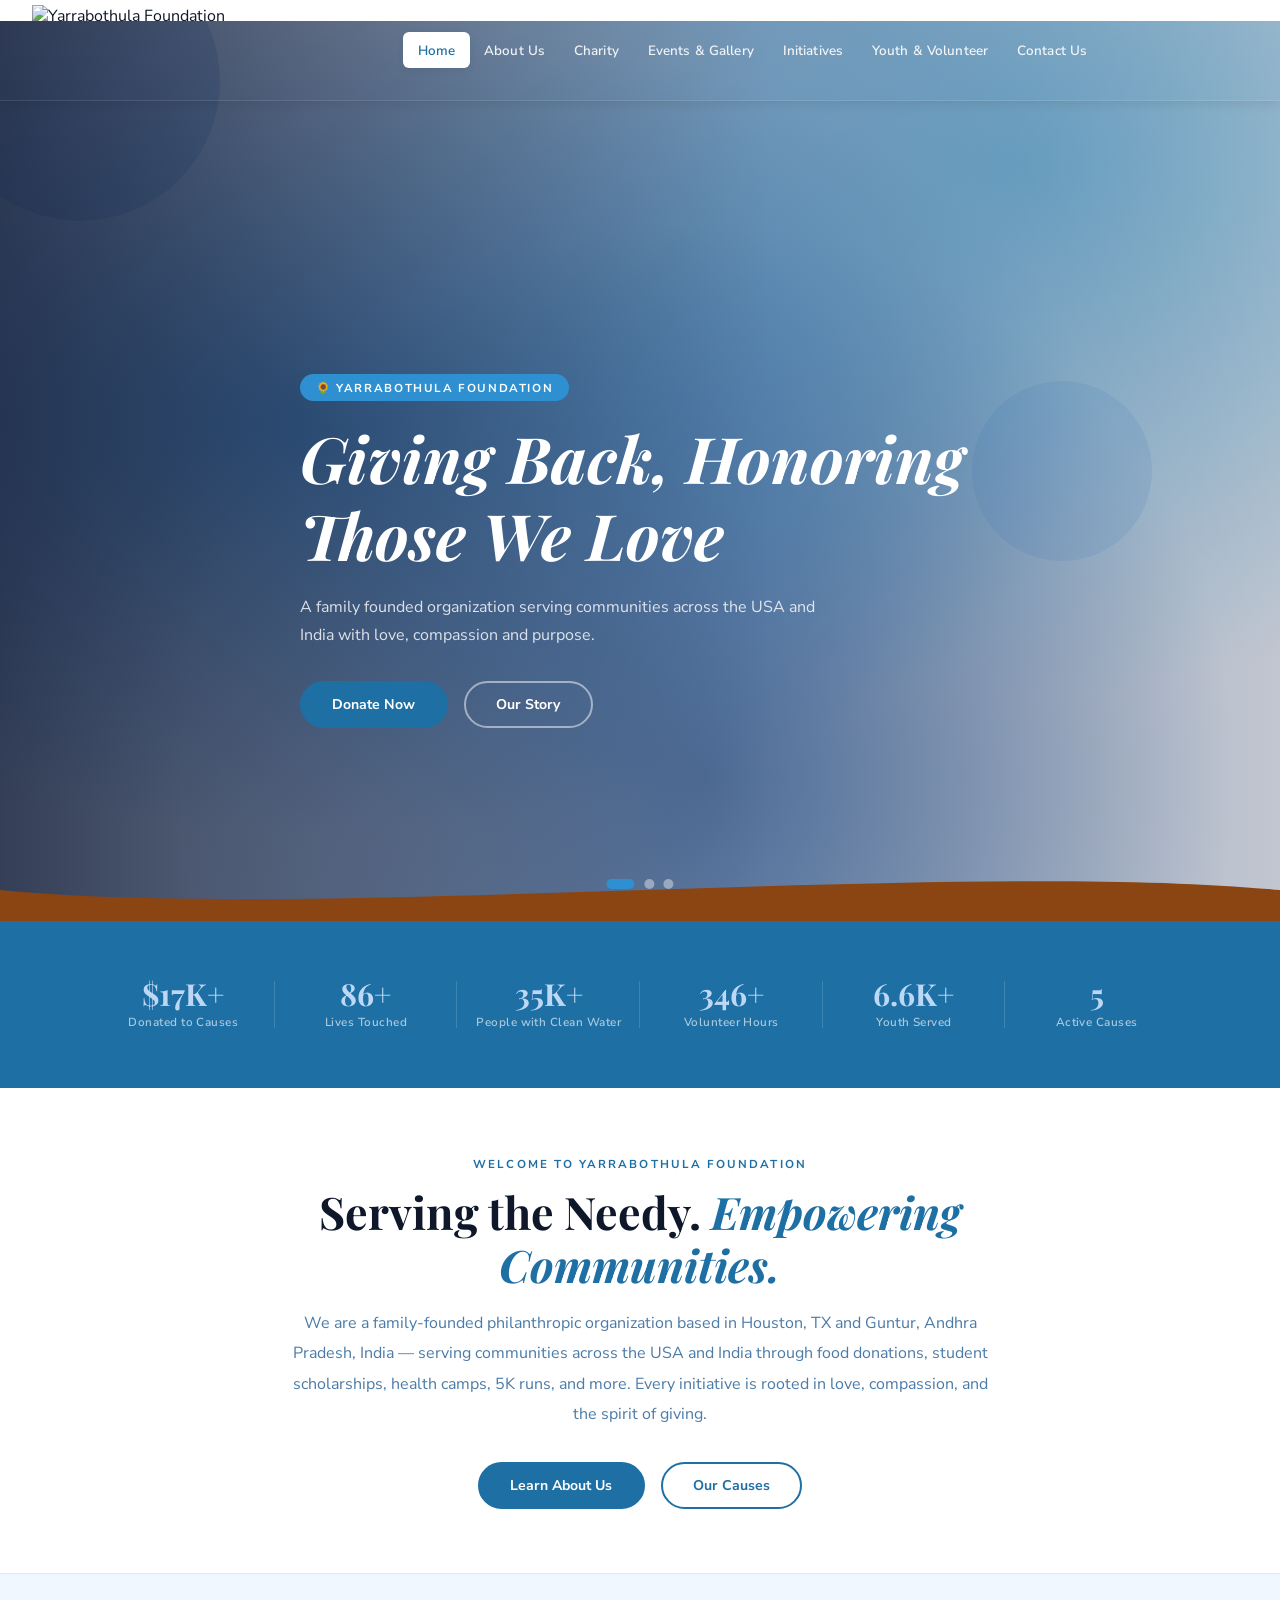
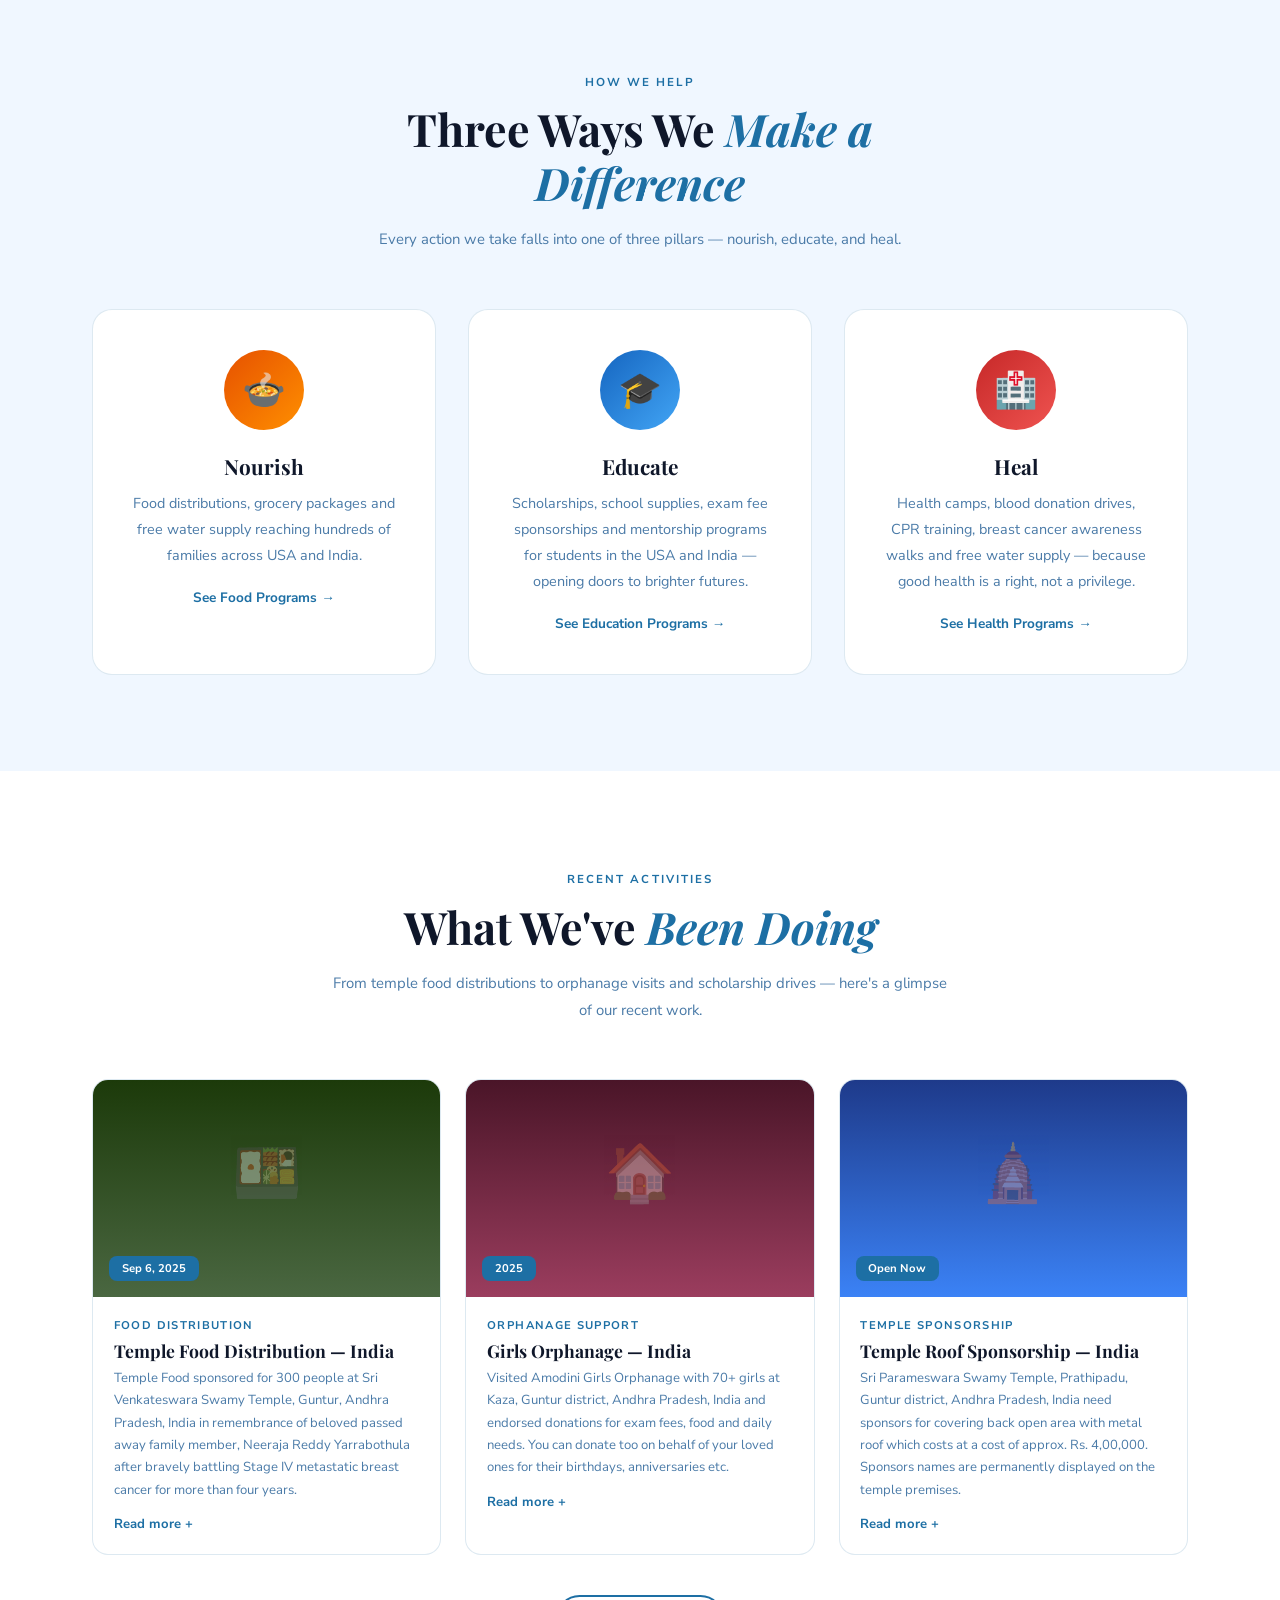
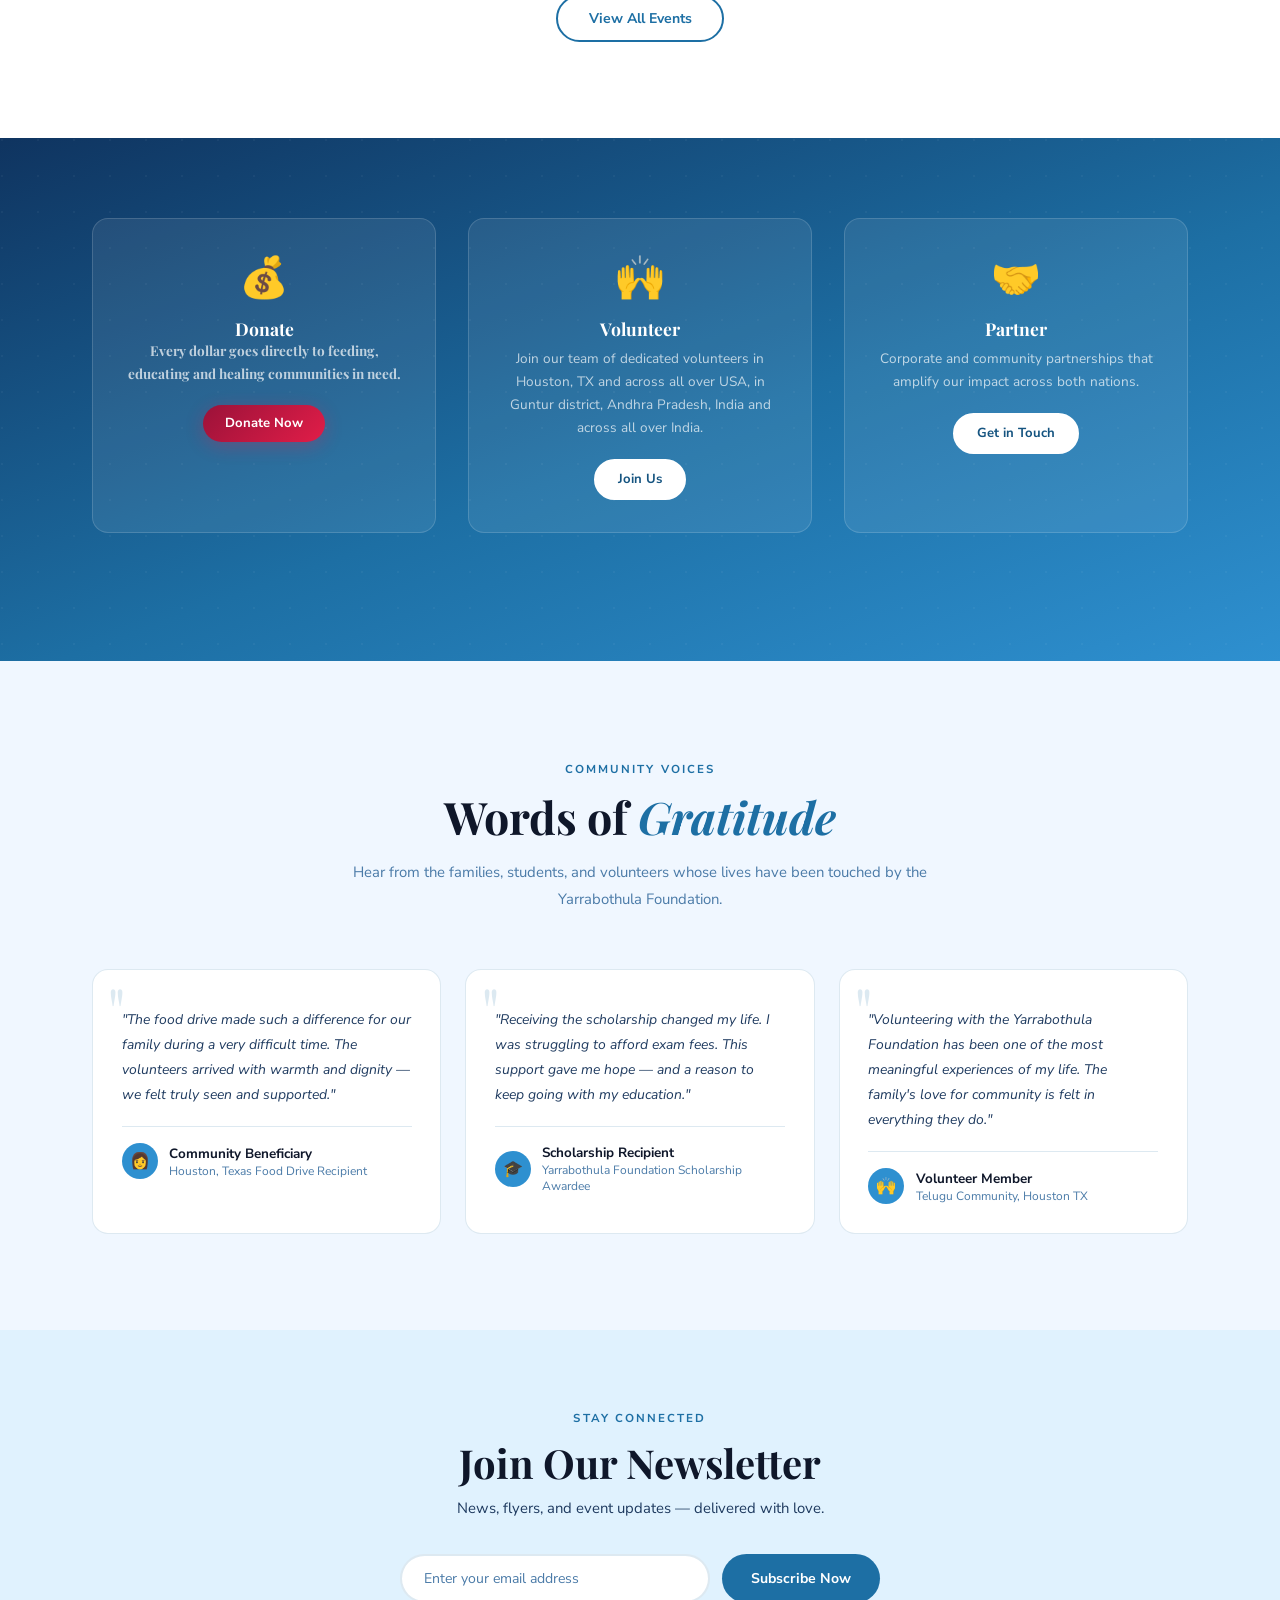
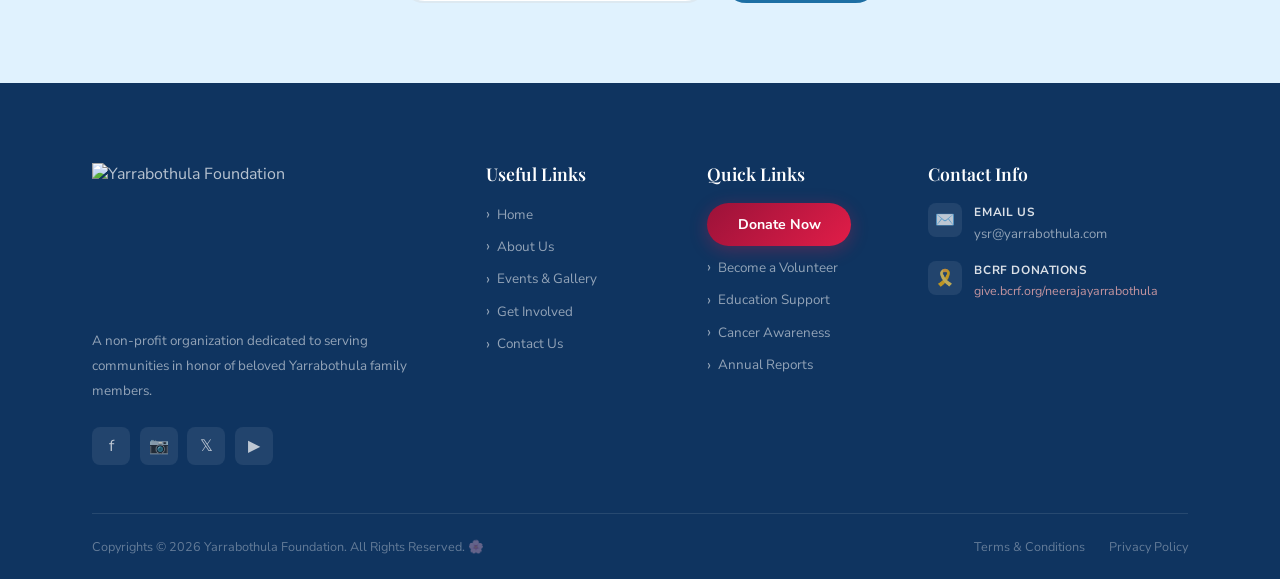
